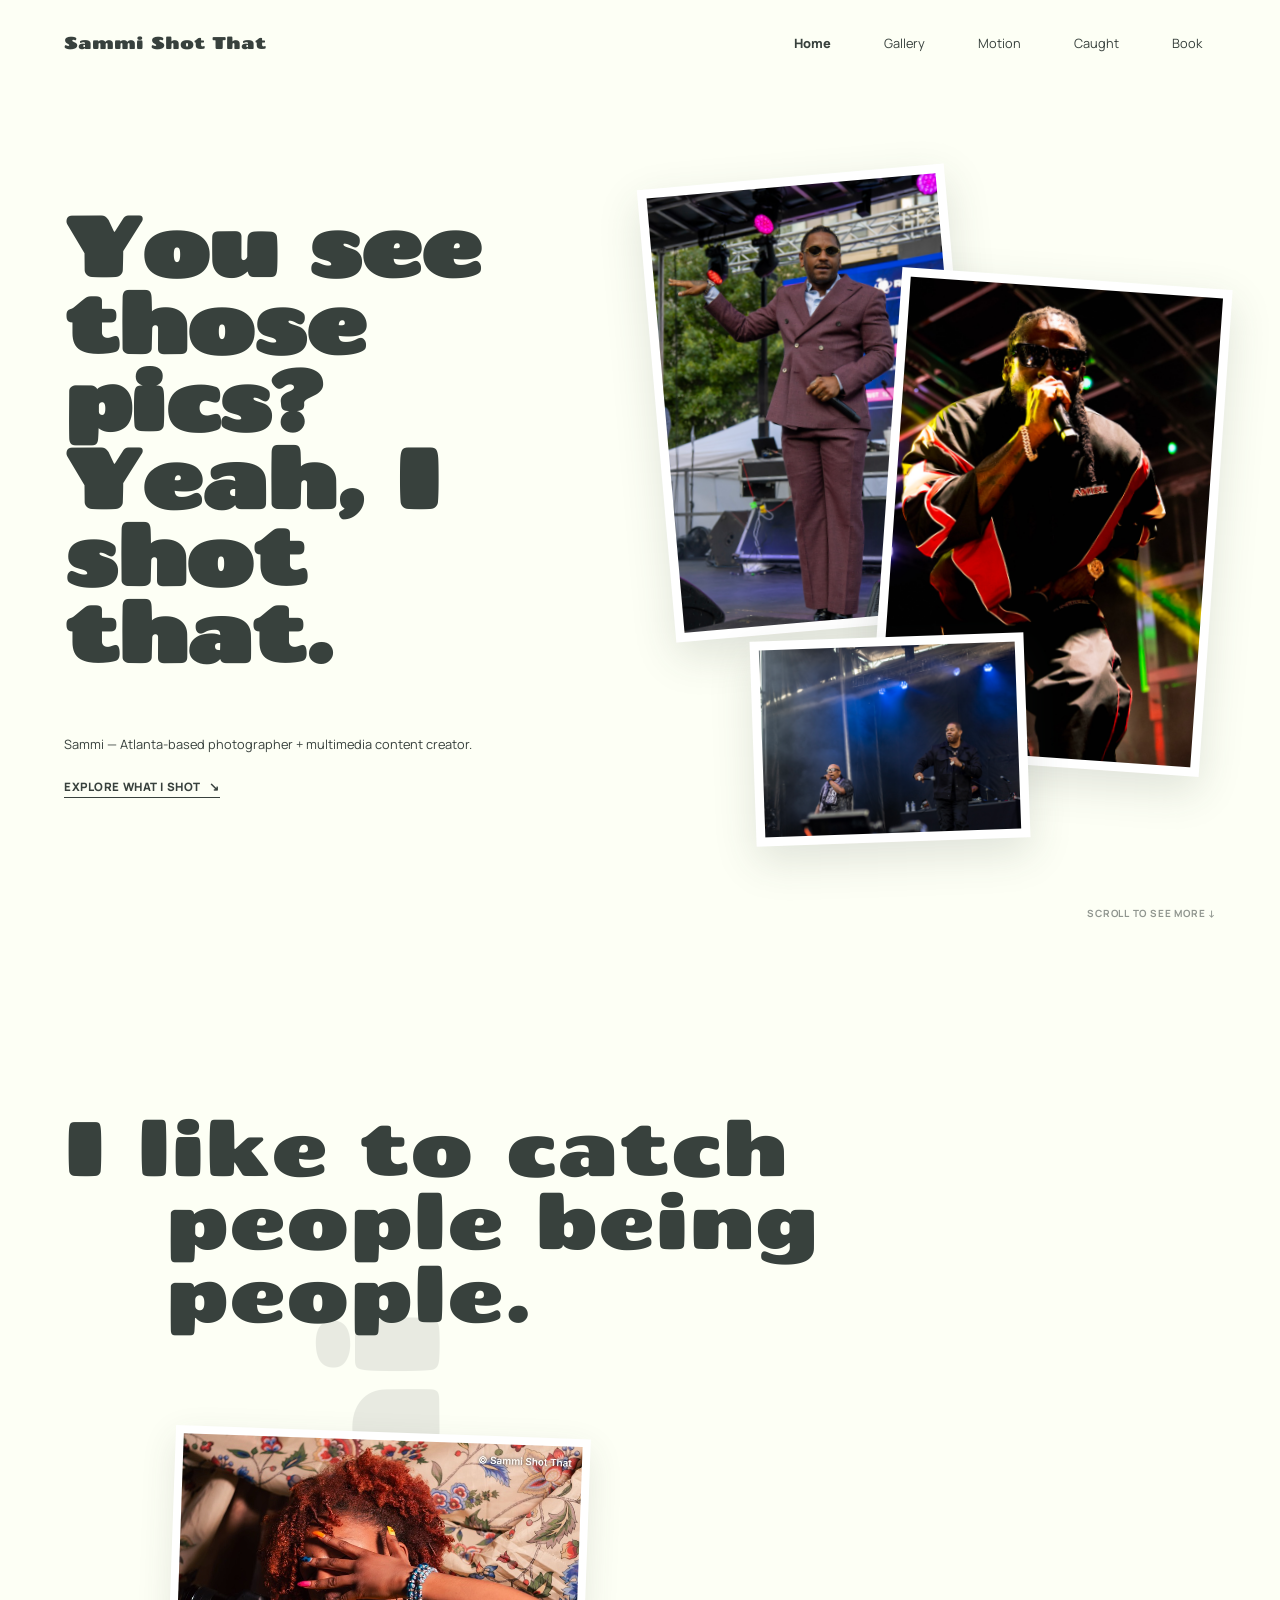
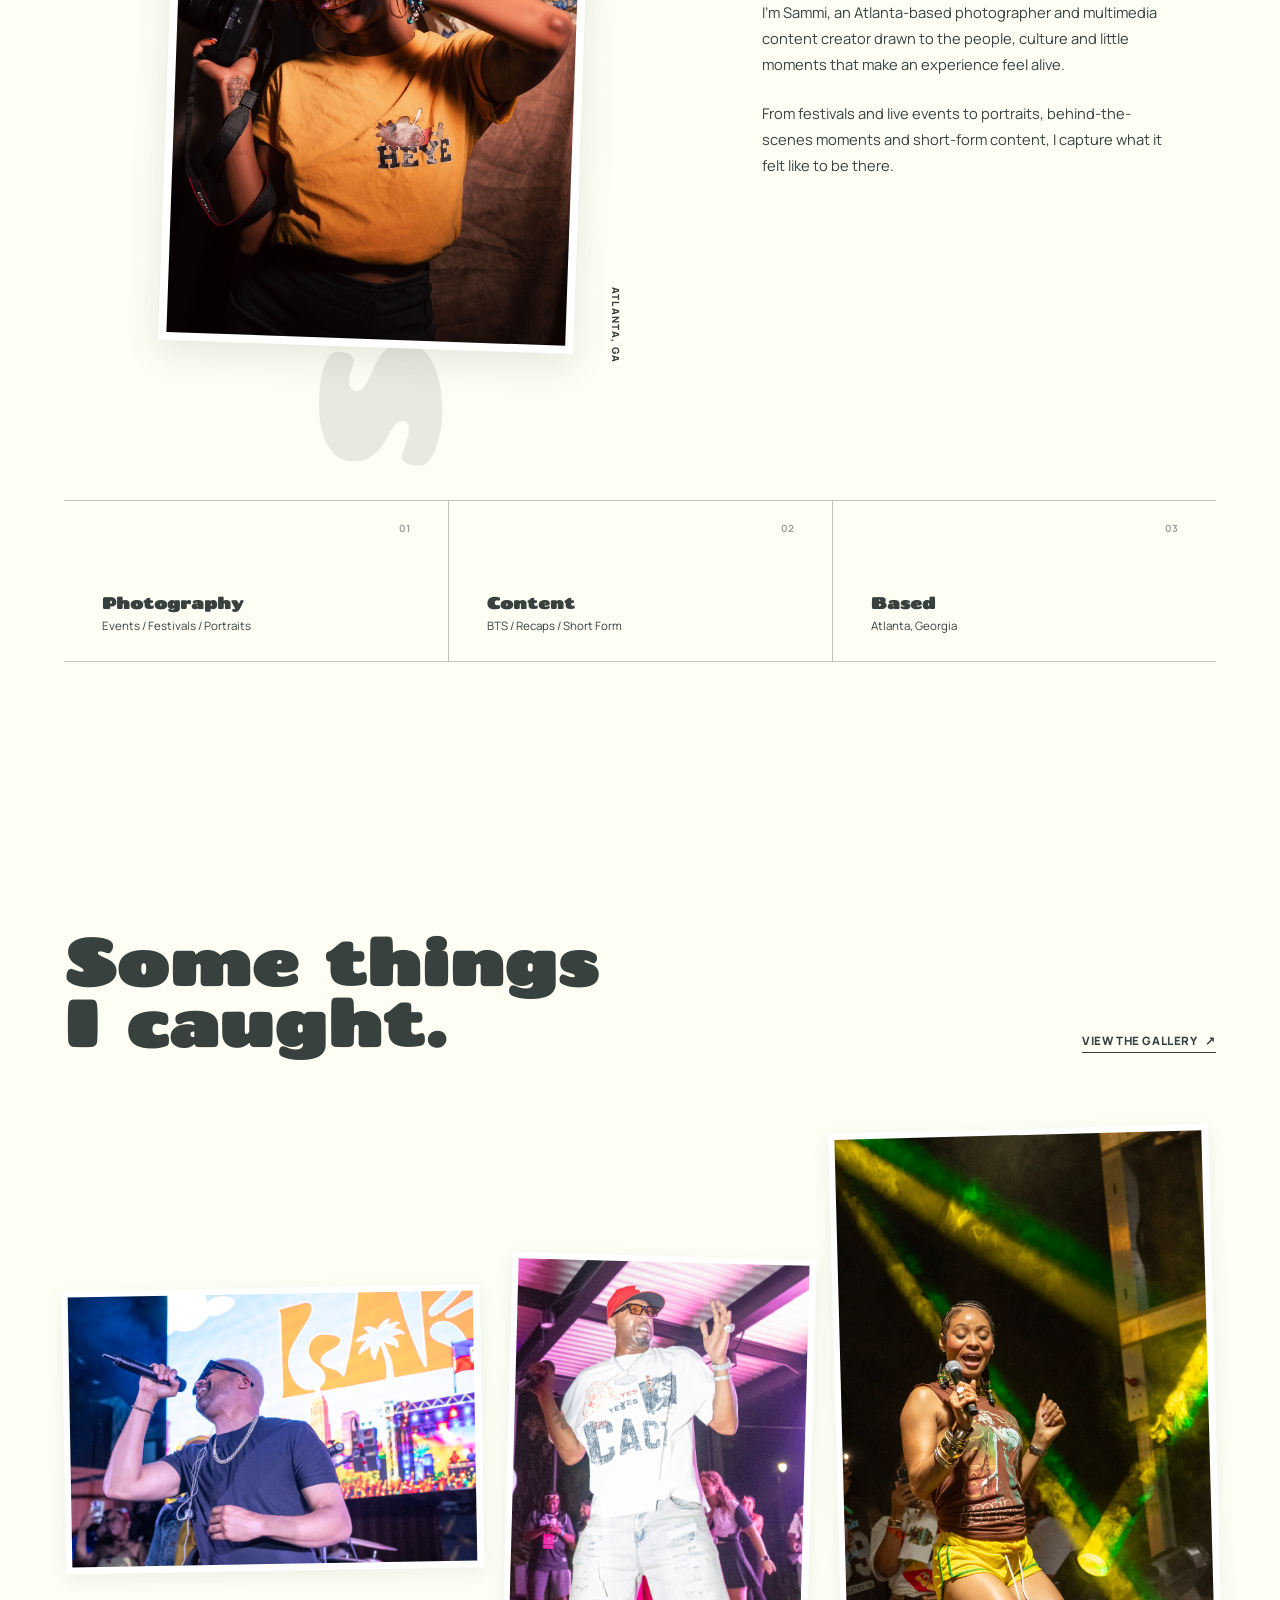
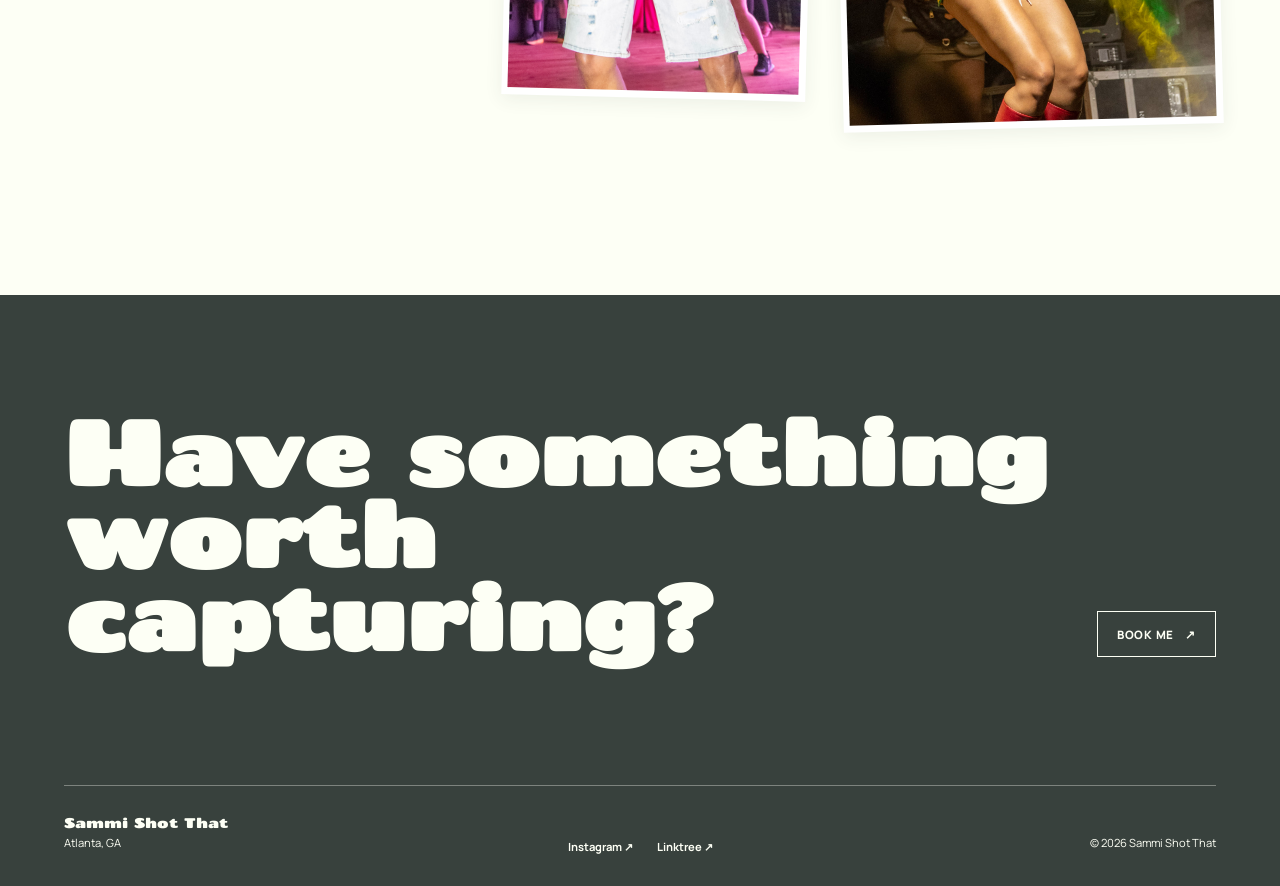
==== index.html @ 39b662c5 "fix favicon" ====
<!DOCTYPE html>
<html lang="en">
<head>
  <meta charset="UTF-8">
  <meta name="viewport" content="width=device-width, initial-scale=1.0">

  <title>Sammi Shot That | Photographer + Multimedia Content Creator</title>
  <link rel="icon" href="assets/favicon.svg" type="image/svg+xml">

  <meta
    name="description"
    content="Sammi Shot That is an Atlanta-based photographer and multimedia content creator capturing events, festivals, portraits and everything happening in between."
  >

  <link rel="preconnect" href="https://fonts.googleapis.com">
  <link rel="preconnect" href="https://fonts.gstatic.com" crossorigin>

  <link
    href="https://fonts.googleapis.com/css2?family=Chango&family=Manrope:wght@400;500;600;700;800&display=swap"
    rel="stylesheet"
  >

  <link rel="stylesheet" href="css/styles.css">
</head>

<body>

  <!-- HEADER -->

  <header class="site-header">

    <a href="index.html" class="logo">
      Sammi Shot That
    </a>

    <nav class="main-nav" aria-label="Main navigation">
      <a href="index.html" class="nav-link active">Home</a>
      <a href="gallery.html" class="nav-link">Gallery</a>
      <a href="motion.html" class="nav-link">Motion</a>
      <a href="caught.html" class="nav-link">Caught</a>
      <a href="book.html" class="nav-link">Book</a>
    </nav>

    <button
    type="button"
      class="menu-toggle"
      aria-label="Open navigation"
      aria-expanded="false"
    >
      Menu
    </button>

  </header>


  <main>

    <!-- ==========================================
         HERO
    =========================================== -->

    <section class="home-hero">

      <div class="hero-copy">

        <h1>
          You see<br>
          those pics?<br>
          Yeah, I<br>
          shot that.
        </h1>

        <div class="hero-identity">
          <p>
            Sammi — Atlanta-based photographer
            + multimedia content creator.
          </p>

          <a href="gallery.html" class="text-link">
            Explore what I shot
            <span aria-hidden="true">↘</span>
          </a>
        </div>

      </div>


      <!-- PHOTO PILE -->

      <div
        class="hero-photos"
        aria-label="Selected photography by Sammi Shot That"
      >

        <figure class="hero-photo hero-photo-one">
          <img
            src="assets/home/sammi-shot-that-atlanta-event-photographer-01.jpg"
            alt="Photography by Sammi Shot That"
          >
        </figure>

        <figure class="hero-photo hero-photo-two">
          <img
            src="assets/home/sammi-shot-that-atlanta-festival-photographer-02.jpg"
            alt="Photography by Sammi Shot That"
          >
        </figure>

        <figure class="hero-photo hero-photo-three">
          <img
            src="assets/home/sammi-shot-that-atlanta-festival-photographer-03.jpg"
            alt="Photography by Sammi Shot That"
          >
        </figure>

      </div>


      <span class="scroll-note">
        Scroll to see more ↓
      </span>

    </section>



    <!-- ==========================================
         MINI ABOUT
    =========================================== -->

    <section class="home-about">

      <div class="home-about-statement">
        <p>I like to catch</p>
        <p>people being people.</p>
      </div>


      <div class="home-about-content">

        <div class="home-about-image">

          <span class="home-sammi-type" aria-hidden="true">
            Sammi
          </span>

          <div class="home-about-photo">
            <img
              src="assets/home/sammi-shot-that-about-me-pic.jpeg"
              alt="Sammi with her camera"
            >
          </div>

          <span class="home-photo-note">
            ATLANTA, GA
          </span>

        </div>


        <div class="home-about-copy">

          <p>
            I'm Sammi, an Atlanta-based photographer and multimedia
            content creator drawn to the people, culture and little
            moments that make an experience feel alive.
          </p>

          <p>
            From festivals and live events to portraits,
            behind-the-scenes moments and short-form content,
            I capture what it felt like to be there.
          </p>

        </div>

      </div>


      <!-- CAPABILITIES -->

      <div class="home-details">

        <div class="home-detail">
          <span>01</span>

          <div>
            <h2>Photography</h2>
            <p>Events / Festivals / Portraits</p>
          </div>
        </div>


        <div class="home-detail">
          <span>02</span>

          <div>
            <h2>Content</h2>
            <p>BTS / Recaps / Short Form</p>
          </div>
        </div>


        <div class="home-detail">
          <span>03</span>

          <div>
            <h2>Based</h2>
            <p>Atlanta, Georgia</p>
          </div>
        </div>

      </div>

    </section>



    <!-- ==========================================
         SELECTED WORK
    =========================================== -->

    <section class="selected-work">

      <div class="selected-heading">

        <h2>
          Some things<br>
          I caught.
        </h2>

        <a href="gallery.html" class="text-link">
          View the gallery
          <span aria-hidden="true">↗</span>
        </a>

      </div>


      <div class="selected-grid">

        <figure class="selected-image selected-one">
          <img
            src="assets/home/sammi-shot-that-atlanta-festival-photographer-04.jpg"
            alt="Selected photography by Sammi Shot That"
            loading="lazy"
          >
        </figure>

        <figure class="selected-image selected-two">
          <img
            src="assets/home/sammi-shot-that-atlanta-festival-photographer-06.jpg"
            alt="Selected photography by Sammi Shot That"
            loading="lazy"
          >
        </figure>

        <figure class="selected-image selected-three">
          <img
            src="assets/home/sammi-shot-that-atlanta-festival-photographer-05.jpg"
            alt="Selected photography by Sammi Shot That"
            loading="lazy"
          >
        </figure>

      </div>

    </section>

  </main>



  <!-- ==========================================
       FOOTER
  =========================================== -->

  <footer class="site-footer">

    <div class="footer-main">

      <h2>
        Have something<br>
        worth capturing?
      </h2>

      <a href="book.html" class="footer-book">
        Book Me
        <span aria-hidden="true">↗</span>
      </a>

    </div>


    <div class="footer-bottom">

      <div>
        <p class="footer-logo">
          Sammi Shot That
        </p>

        <p>Atlanta, GA</p>
      </div>


      <div class="footer-links">

        <!-- Replace with your actual links -->

        <a
          href="https://www.instagram.com/sammishotthat/"
          target="_blank"
          rel="noopener noreferrer"
        >
          Instagram ↗
        </a>

        <a
          href="https://www.vibewithsammi.com/linktree"
          target="_blank"
          rel="noopener noreferrer"
        >
          Linktree ↗
        </a>

      </div>


      <p class="footer-copyright">
        © 2026 Sammi Shot That
      </p>

    </div>

  </footer>


  <script src="js/main.js"></script>

</body>
</html>
---- css/styles.css ----
/* ==========================================================
   SAMMI SHOT THAT
   Global Stylesheet

   Sections:
   01. Variables + Reset
   02. Global Components
   03. Header + Navigation
   04. Homepage
   05. Gallery
   06. Motion
   07. Caught
   08. Book
   09. Footer
   10. Lightboxes + Custom Cursors
   11. Responsive
   12. Accessibility / Reduced Motion
========================================================== */


/* ==========================================================
   01. VARIABLES + RESET
========================================================== */

:root {
  --background: #FDFFF5;
  --ink: #38413D;
  --white: #FFFFFF;

  --display: "Chango", sans-serif;
  --body: "Manrope", sans-serif;

  --page-padding: clamp(1.5rem, 5vw, 4.5rem);

  --line: rgba(56, 65, 61, 0.3);
  --shadow-soft: 0 5px 18px rgba(56, 65, 61, 0.08);
  --shadow-medium: 0 10px 25px rgba(56, 65, 61, 0.12);
  --shadow-photo: 0 15px 40px rgba(56, 65, 61, 0.15);

  --transition: 180ms ease;
}


*,
*::before,
*::after {
  box-sizing: border-box;
}


html {
  scroll-behavior: smooth;
}


body {
  margin: 0;

  background: var(--background);
  color: var(--ink);

  font-family: var(--body);
}


body.lightbox-open {
  overflow: hidden;
}


img,
video {
  display: block;
  max-width: 100%;
}


button,
input,
select,
textarea {
  font: inherit;
}


a {
  color: inherit;
}


figure {
  margin: 0;
}


/* ==========================================================
   02. GLOBAL COMPONENTS
========================================================== */


/* ------------------------------
   SHARED PAGE INTRO
------------------------------ */

.gallery-intro,
.motion-intro,
.caught-intro {
  padding:
    clamp(4rem, 9vw, 8rem)
    var(--page-padding)
    clamp(4rem, 8vw, 7rem);
}


.gallery-intro h1,
.motion-intro h1,
.caught-intro h1 {
  margin: 0 0 2rem;

  font-family: var(--display);
  font-size: clamp(2rem, 4vw, 3.5rem);
  line-height: 1;
}


.gallery-intro p,
.motion-intro p,
.caught-intro p {
  width: min(100%, 600px);

  margin: 0;

  font-size: clamp(0.9rem, 1.2vw, 1.05rem);
  line-height: 1.6;
}


/* ------------------------------
   TEXT LINKS
------------------------------ */

.text-link {
  display: inline-flex;
  align-items: center;
  gap: 0.5rem;

  padding-bottom: 0.2rem;

  border-bottom: 1px solid var(--ink);

  color: var(--ink);

  font-size: 0.72rem;
  font-weight: 800;

  text-transform: uppercase;
  letter-spacing: 0.05em;

  text-decoration: none;

  transition:
    gap var(--transition),
    opacity var(--transition);
}


.text-link:hover {
  gap: 0.85rem;
  opacity: 0.7;
}


/* ------------------------------
   WHITE PHOTO MAT
------------------------------ */

.photo-mat {
  padding: 0.45rem;

  background: var(--white);

  box-shadow: var(--shadow-soft);
}


/* ==========================================================
   03. HEADER + NAVIGATION
========================================================== */

.site-header {
  position: relative;
  z-index: 30;

  width: 100%;

  display: flex;
  align-items: center;
  justify-content: space-between;

  gap: 2rem;

  padding: 1.5rem var(--page-padding);
}


.logo {
  flex-shrink: 0;

  color: var(--ink);

  font-family: var(--display);
  font-size: clamp(0.85rem, 1.3vw, 1.05rem);

  text-decoration: none;
  white-space: nowrap;
}


.main-nav {
  display: flex;
  align-items: center;

  gap: clamp(0.5rem, 2vw, 1.5rem);
}


.nav-link {
  padding: 0.6rem 0.9rem;

  border-radius: 0.35rem;

  color: var(--ink);

  font-size: 0.8rem;
  font-weight: 400;

  text-decoration: none;

  transition:
    transform var(--transition),
    box-shadow var(--transition),
    background var(--transition);
}


.nav-link:hover {
  background: var(--white);

  transform: translateY(-3px);

  box-shadow:
    0 5px 0 rgba(56, 65, 61, 0.14);
}


.nav-link.active {
  font-weight: 800;
}


.menu-toggle {
  display: none;

  padding: 0.5rem;

  border: 0;

  background: transparent;
  color: var(--ink);

  font-family: var(--body);
  font-weight: 700;

  cursor: pointer;
}


/* ==========================================================
   04. HOMEPAGE
========================================================== */


/* ------------------------------
   HERO
------------------------------ */

.home-hero {
  position: relative;

  min-height: calc(100vh - 80px);

  display: grid;

  grid-template-columns:
    minmax(0, 0.95fr)
    minmax(400px, 1.05fr);

  align-items: center;

  gap: clamp(2rem, 5vw, 6rem);

  padding:
    clamp(3rem, 6vw, 6rem)
    var(--page-padding)
    clamp(5rem, 8vw, 7rem);
}


.hero-copy {
  position: relative;
  z-index: 5;
}


.hero-copy h1 {
  margin: 0;

  font-family: var(--display);

  font-size: clamp(3.5rem, 6.5vw, 7.5rem);
  line-height: 0.93;
  letter-spacing: -0.025em;
}


.hero-identity {
  width: min(100%, 420px);

  margin-top: clamp(2rem, 5vw, 4rem);
}


.hero-identity p {
  margin: 0 0 1.25rem;

  font-size: clamp(0.8rem, 1vw, 0.95rem);
  line-height: 1.6;
}


.scroll-note {
  position: absolute;

  right: var(--page-padding);
  bottom: 1.5rem;

  font-size: 0.62rem;
  font-weight: 700;

  text-transform: uppercase;
  letter-spacing: 0.08em;

  opacity: 0.55;
}


/* ------------------------------
   HERO PHOTO PILE
------------------------------ */

.hero-photos {
  position: relative;

  width: 100%;
  height: min(68vw, 680px);

  max-height: 680px;
}


.hero-photo {
  position: absolute;

  margin: 0;
  padding: clamp(0.4rem, 0.7vw, 0.65rem);

  background: var(--white);

  box-shadow: var(--shadow-photo);

  opacity: 0;

  will-change: transform, opacity;
}


.hero-photo img {
  width: 100%;
  height: auto;
}


.hero-photo-one {
  z-index: 2;

  width: 54%;

  top: 2%;
  left: 2%;

  transform:
    translateY(40px)
    rotate(-5deg);
}


.hero-photo-two {
  z-index: 3;

  width: 58%;

  top: 17%;
  right: 0;

  transform:
    translateY(45px)
    rotate(4deg);
}


.hero-photo-three {
  z-index: 4;

  width: 48%;

  left: 19%;
  bottom: 0;

  transform:
    translateY(50px)
    rotate(-2deg);
}


body.loaded .hero-photo-one {
  opacity: 1;

  transform:
    translateY(0)
    rotate(-5deg);

  transition:
    opacity 550ms ease 150ms,
    transform 700ms cubic-bezier(0.2, 0.8, 0.2, 1) 150ms;
}


body.loaded .hero-photo-two {
  opacity: 1;

  transform:
    translateY(0)
    rotate(4deg);

  transition:
    opacity 550ms ease 300ms,
    transform 700ms cubic-bezier(0.2, 0.8, 0.2, 1) 300ms;
}


body.loaded .hero-photo-three {
  opacity: 1;

  transform:
    translateY(0)
    rotate(-2deg);

  transition:
    opacity 550ms ease 450ms,
    transform 700ms cubic-bezier(0.2, 0.8, 0.2, 1) 450ms;
}


/* ------------------------------
   HOME ABOUT
------------------------------ */

.home-about {
  padding:
    clamp(7rem, 13vw, 12rem)
    var(--page-padding);
}


.home-about-statement {
  position: relative;
  z-index: 3;

  margin-bottom: clamp(4rem, 8vw, 8rem);

  font-family: var(--display);
  font-size: clamp(2.8rem, 6vw, 7rem);
  line-height: 0.95;
}


.home-about-statement p {
  margin: 0;
}


.home-about-statement p:nth-child(2) {
  margin-left: clamp(0rem, 8vw, 9rem);
}


.home-about-content {
  width: min(100%, 1050px);

  display: grid;

  grid-template-columns:
    minmax(300px, 0.9fr)
    minmax(280px, 0.7fr);

  justify-content: center;
  align-items: center;

  gap: clamp(4rem, 10vw, 10rem);

  margin: 0 auto;
}


.home-about-image {
  position: relative;
}


.home-about-photo {
  position: relative;
  z-index: 2;

  width: 80%;

  margin: 0 auto;
  padding: 0.5rem;

  background: var(--white);

  transform: rotate(2deg);

  box-shadow:
    0 12px 35px rgba(56, 65, 61, 0.12);
}


.home-about-photo img {
  width: 100%;
  height: auto;
}


.home-sammi-type {
  position: absolute;
  z-index: 1;

  top: 50%;
  left: 50%;

  transform:
    translate(-50%, -50%)
    rotate(-90deg);

  font-family: var(--display);
  font-size: clamp(6rem, 13vw, 12rem);
  line-height: 1;

  white-space: nowrap;

  opacity: 0.1;

  pointer-events: none;
}


.home-photo-note {
  position: absolute;
  z-index: 3;

  right: 2%;
  bottom: -1rem;

  font-size: 0.62rem;
  font-weight: 800;

  letter-spacing: 0.12em;
  text-transform: uppercase;

  writing-mode: vertical-rl;
}


.home-about-copy {
  font-size: clamp(0.9rem, 1.15vw, 1.05rem);
  line-height: 1.75;
}


.home-about-copy p {
  margin: 0 0 1.5rem;
}


.home-about-copy p:last-child {
  margin-bottom: 0;
}


/* ------------------------------
   HOME DETAILS
------------------------------ */

.home-details {
  display: grid;

  grid-template-columns:
    repeat(3, 1fr);

  margin-top: clamp(6rem, 12vw, 10rem);

  border-top: 1px solid var(--line);
  border-bottom: 1px solid var(--line);
}


.home-detail {
  position: relative;

  min-height: 160px;

  display: flex;
  flex-direction: column;
  justify-content: space-between;

  padding:
    1.25rem
    clamp(1rem, 3vw, 2.5rem)
    1.75rem;
}


.home-detail + .home-detail {
  border-left: 1px solid var(--line);
}


.home-detail > span {
  align-self: flex-end;

  font-size: 0.62rem;
  font-weight: 700;

  opacity: 0.5;
}


.home-detail h2 {
  margin: 0 0 0.4rem;

  font-family: var(--display);
  font-size: 1rem;
}


.home-detail p {
  margin: 0;

  font-size: 0.72rem;
}


/* ------------------------------
   SELECTED WORK
------------------------------ */

.selected-work {
  padding:
    clamp(4rem, 8vw, 7rem)
    var(--page-padding)
    clamp(8rem, 13vw, 12rem);
}


.selected-heading {
  display: flex;

  justify-content: space-between;
  align-items: flex-end;

  gap: 2rem;

  margin-bottom: clamp(3rem, 6vw, 5rem);
}


.selected-heading h2 {
  margin: 0;

  font-family: var(--display);
  font-size: clamp(2.5rem, 5vw, 5.5rem);
  line-height: 0.95;
}


.selected-grid {
  display: grid;

  grid-template-columns:
    1.1fr 0.8fr 1fr;

  align-items: center;

  gap: clamp(1rem, 2vw, 2rem);
}


.selected-image {
  margin: 0;
  padding: 0.4rem;

  background: var(--white);

  box-shadow: var(--shadow-soft);
}


.selected-image img {
  width: 100%;
  height: auto;
}


.selected-one {
  transform: rotate(-1deg);
}


.selected-two {
  transform:
    translateY(3rem)
    rotate(1.5deg);
}


.selected-three {
  transform: rotate(-1.5deg);
}


/* ==========================================================
   05. GALLERY
========================================================== */

.gallery {
  padding:
    0
    var(--page-padding)
    clamp(5rem, 10vw, 10rem);

  columns: 3;
  column-gap: 1rem;
}


.gallery-item {
  width: 100%;

  display: inline-block;

  margin: 0 0 1rem;
  padding: 0.45rem;

  border: 0;

  background: var(--white);

  break-inside: avoid;

  cursor: none;

  box-shadow:
    0 1px 3px rgba(56, 65, 61, 0.08);

  transition:
    transform 200ms ease,
    box-shadow 200ms ease;

  appearance: none;
}


.gallery-item img {
  width: 100%;
  height: auto;

  object-fit: contain;
}


.gallery-item:hover {
  transform: translateY(-4px);

  box-shadow: var(--shadow-medium);
}


/* ==========================================================
   06. MOTION
========================================================== */

.motion-grid {
  display: grid;

  grid-template-columns:
    repeat(2, minmax(0, 1fr));

  align-items: start;

  gap:
    clamp(4rem, 7vw, 7rem)
    clamp(1.5rem, 4vw, 3rem);

  padding:
    0
    var(--page-padding)
    clamp(6rem, 12vw, 12rem);
}


.motion-project:nth-child(3) {
  grid-column: 1;
}


/* ------------------------------
   VIDEO COVER
------------------------------ */

.video-cover {
  width: 100%;
  aspect-ratio: 1 / 1;

  display: block;

  margin: 0;
  padding: 0.45rem;

  border: 0;

  overflow: hidden;

  background: var(--white);

  cursor: none;

  box-shadow:
    0 1px 3px rgba(56, 65, 61, 0.08);

  transition:
    transform 200ms ease,
    box-shadow 200ms ease;

  appearance: none;
}

.video-cover img {
  width: 100%;
  height: 100%;

  object-fit: cover;
  object-position: center;
}

.video-cover:hover {
  transform: translateY(-4px);

  box-shadow: var(--shadow-medium);
}


/* ------------------------------
   PROJECT META
------------------------------ */

.project-meta,
.event-meta {
  display: flex;

  justify-content: space-between;
  align-items: flex-start;

  gap: 1rem;

  padding-top: 0.9rem;
}


.project-meta h2,
.event-meta h2 {
  margin: 0 0 0.25rem;

  font-family: var(--body);
  font-size: 0.9rem;
  font-weight: 700;
}


.project-meta p,
.event-meta p {
  margin: 0;

  font-size: 0.72rem;
  line-height: 1.4;

  opacity: 0.7;
}


.project-year,
.event-year {
  white-space: nowrap;
}


/* ==========================================================
   07. CAUGHT
========================================================== */

.event-grid {
  display: grid;

  grid-template-columns:
    repeat(2, minmax(0, 1fr));

  gap:
    clamp(3rem, 6vw, 6rem)
    clamp(1.25rem, 3vw, 2.5rem);

  padding:
    0
    var(--page-padding)
    clamp(6rem, 12vw, 10rem);
}


.event-card {
  display: block;

  color: var(--ink);

  text-decoration: none;
}


/* ------------------------------
   EVENT COVER ART

   Album covers are forced into a
   consistent square frame.

   object-fit: cover prevents
   stretching while keeping the
   card layout consistent.
------------------------------ */

.event-cover {
  position: relative;

  width: 100%;
  aspect-ratio: 1 / 1;

  padding: 0.45rem;

  overflow: hidden;

  background: var(--white);

  box-shadow:
    0 1px 3px rgba(56, 65, 61, 0.08);

  transition:
    transform 200ms ease,
    box-shadow 200ms ease;
}


.event-cover img {
  width: 100%;
  height: 100%;

  object-fit: cover;
  object-position: center;

  transition: transform 350ms ease;
}


.event-view {
  position: absolute;

  right: 1rem;
  bottom: 1rem;

  padding: 0.55rem 0.8rem;

  background: var(--ink);
  color: var(--background);

  font-size: 0.65rem;
  font-weight: 700;

  text-transform: uppercase;
  letter-spacing: 0.05em;

  opacity: 0;

  transform: translateY(6px);

  transition:
    opacity var(--transition),
    transform var(--transition);
}


.event-card:hover .event-cover {
  transform: translateY(-4px);

  box-shadow: var(--shadow-medium);
}


.event-card:hover .event-cover img {
  transform: scale(1.02);
}


.event-card:hover .event-view {
  opacity: 1;

  transform: translateY(0);
}


/* ==========================================================
   08. BOOK
========================================================== */

.book-page {
  min-height: calc(100vh - 80px);
}


.book-layout {
  display: grid;

  grid-template-columns:
    minmax(0, 0.9fr)
    minmax(400px, 1fr);

  gap: clamp(4rem, 9vw, 9rem);

  padding:
    clamp(5rem, 10vw, 9rem)
    var(--page-padding)
    clamp(5rem, 10vw, 9rem);
}


/* ------------------------------
   BOOK INTRO
------------------------------ */

.book-intro {
  position: sticky;

  top: 7rem;

  align-self: start;
}


.book-eyebrow {
  margin: 0 0 2rem;

  font-size: 0.7rem;
  font-weight: 700;

  text-transform: uppercase;
  letter-spacing: 0.1em;
}


.book-intro h1 {
  margin: 0;

  font-family: var(--display);
  font-size: clamp(2.8rem, 6vw, 6.5rem);
  line-height: 0.95;
}


.book-intro h1 span {
  display: inline-block;
}


.book-description {
  width: min(100%, 450px);

  margin:
    clamp(2rem, 5vw, 4rem)
    0
    2rem;

  font-size: clamp(0.9rem, 1.2vw, 1.05rem);
  line-height: 1.7;
}


.book-services {
  display: flex;
  flex-wrap: wrap;

  gap: 0.5rem;
}


.book-services span {
  padding:
    0.5rem
    0.75rem;

  border:
    1px solid rgba(56, 65, 61, 0.35);

  border-radius: 100px;

  font-size: 0.65rem;
  font-weight: 700;

  text-transform: uppercase;
  letter-spacing: 0.04em;
}


/* ------------------------------
   FORM
------------------------------ */

.inquiry-wrap {
  padding: clamp(1.5rem, 4vw, 3rem);

  background: var(--white);

  box-shadow:
    8px 8px 0 rgba(56, 65, 61, 0.12);
}


.inquiry-form {
  display: flex;
  flex-direction: column;

  gap: 2rem;
}


.form-row {
  display: grid;

  grid-template-columns:
    repeat(2, minmax(0, 1fr));

  gap: 1.5rem;
}


.form-field {
  display: flex;
  flex-direction: column;

  gap: 0.65rem;
}


.form-field label {
  font-size: 0.7rem;
  font-weight: 700;

  text-transform: uppercase;
  letter-spacing: 0.06em;
}


.form-field input,
.form-field select,
.form-field textarea {
  width: 100%;

  padding: 0.9rem 0;

  border: 0;
  border-bottom:
    1px solid rgba(56, 65, 61, 0.4);

  border-radius: 0;

  outline: none;

  background: transparent;
  color: var(--ink);

  font-family: var(--body);
  font-size: 0.9rem;

  transition:
    border-color var(--transition),
    padding-left var(--transition);
}


.form-field textarea {
  min-height: 130px;

  resize: vertical;
}


.form-field select {
  cursor: pointer;
}


.form-field input:focus,
.form-field select:focus,
.form-field textarea:focus {
  padding-left: 0.4rem;

  border-color: var(--ink);
}


.form-field input::placeholder,
.form-field textarea::placeholder {
  color: rgba(56, 65, 61, 0.45);
}


/* ------------------------------
   SUBMIT BUTTON
------------------------------ */

.submit-button {
  width: 100%;

  display: flex;
  justify-content: space-between;
  align-items: center;

  margin-top: 1rem;

  padding:
    1.1rem
    1.25rem;

  border: 1px solid var(--ink);

  background: var(--ink);
  color: var(--background);

  font-family: var(--body);
  font-size: 0.75rem;
  font-weight: 800;

  text-transform: uppercase;
  letter-spacing: 0.06em;

  cursor: pointer;

  transition:
    background var(--transition),
    color var(--transition),
    transform var(--transition),
    box-shadow var(--transition);
}


.submit-button span {
  font-size: 1.1rem;

  transition: transform var(--transition);
}


.submit-button:hover {
  background: var(--background);
  color: var(--ink);

  transform: translateY(-3px);

  box-shadow:
    5px 5px 0 var(--ink);
}


.submit-button:hover span {
  transform:
    translate(3px, -3px);
}


/* ==========================================================
   09. FOOTER
========================================================== */

.site-footer {
  padding:
    clamp(4rem, 9vw, 8rem)
    var(--page-padding)
    2rem;

  background: var(--ink);
  color: var(--background);
}


.footer-main {
  display: flex;

  justify-content: space-between;
  align-items: flex-end;

  gap: 3rem;

  padding-bottom:
    clamp(5rem, 10vw, 9rem);
}


.footer-main h2 {
  margin: 0;

  font-family: var(--display);
  font-size: clamp(3rem, 7vw, 8rem);
  line-height: 0.92;
}


.footer-book {
  display: inline-flex;

  align-items: center;

  gap: 0.7rem;

  flex-shrink: 0;

  padding:
    0.9rem
    1.2rem;

  border: 1px solid var(--background);

  color: var(--background);

  font-size: 0.72rem;
  font-weight: 800;

  text-transform: uppercase;
  letter-spacing: 0.06em;

  text-decoration: none;

  transition:
    background var(--transition),
    color var(--transition),
    transform var(--transition);
}


.footer-book:hover {
  background: var(--background);
  color: var(--ink);

  transform: translateY(-3px);
}


.footer-bottom {
  display: grid;

  grid-template-columns:
    1fr auto 1fr;

  align-items: end;

  gap: 2rem;

  padding-top: 1.5rem;

  border-top:
    1px solid rgba(253, 255, 245, 0.35);
}


.footer-bottom p {
  margin: 0.25rem 0;

  font-size: 0.7rem;
}


.footer-logo {
  font-family: var(--display);
  font-size: 0.85rem !important;
}


.footer-links {
  display: flex;

  gap: 1.5rem;
}


.footer-links a {
  color: var(--background);

  font-size: 0.7rem;
  font-weight: 700;

  text-decoration: none;
}


.footer-links a:hover {
  text-decoration: underline;
}


.footer-copyright {
  text-align: right;
}


/* ==========================================================
   10. LIGHTBOXES + CUSTOM CURSORS
========================================================== */


/* ------------------------------
   CUSTOM CURSORS
------------------------------ */

.image-cursor,
.video-cursor {
  position: fixed;
  z-index: 150;

  top: 0;
  left: 0;

  padding: 0.5rem 0.75rem;

  background: var(--ink);
  color: var(--background);

  font-family: var(--body);
  font-size: 0.7rem;
  font-weight: 700;

  text-transform: uppercase;
  letter-spacing: 0.04em;

  pointer-events: none;

  opacity: 0;

  transform: translate(-50%, -50%);

  transition: opacity 120ms ease;
}


.image-cursor.visible,
.video-cursor.visible {
  opacity: 1;
}


/* ------------------------------
   PHOTO LIGHTBOX
------------------------------ */

.lightbox,
.video-lightbox {
  position: fixed;
  z-index: 100;

  inset: 0;

  display: none;

  align-items: center;
  justify-content: center;

  background:
    rgba(20, 23, 21, 0.96);
}


.lightbox {
  padding: 2rem;
}


.video-lightbox {
  padding:
    clamp(1rem, 4vw, 3rem);
}


.lightbox.open,
.video-lightbox.open {
  display: flex;
}


.lightbox-content {
  max-width: min(85vw, 1400px);
  max-height: 88vh;

  display: flex;
  flex-direction: column;
  align-items: center;

  gap: 1rem;
}


.lightbox-image {
  width: auto;
  height: auto;

  max-width: 100%;
  max-height: 80vh;

  object-fit: contain;
}


.lightbox-counter {
  color: var(--background);

  font-size: 0.75rem;
  font-weight: 600;

  letter-spacing: 0.08em;
}


.lightbox-close,
.video-close {
  position: absolute;
  z-index: 2;

  top: 1.5rem;
  right: 2rem;

  padding: 0;

  border: 0;

  background: transparent;
  color: var(--background);

  font-family: var(--body);
  font-size: 2rem;

  cursor: pointer;
}


.lightbox-arrow {
  position: absolute;

  top: 50%;

  border: 0;

  background: transparent;
  color: var(--background);

  font-size: 2rem;

  cursor: pointer;

  transform: translateY(-50%);
}


.lightbox-prev {
  left: 2rem;
}


.lightbox-next {
  right: 2rem;
}


/* ------------------------------
   VIDEO LIGHTBOX
------------------------------ */

.video-lightbox-content {
  width: min(90vw, 1100px);

  display: flex;
  align-items: center;
  justify-content: center;
}


.lightbox-video {
  display: block;

  width: auto;
  height: auto;

  max-width: 100%;
  max-height: 85vh;

  background: #000;
}


/* ==========================================================
   11. RESPONSIVE
========================================================== */


/* ------------------------------
   LARGE TABLET
------------------------------ */

@media (max-width: 950px) {

  .home-about-content {
    gap: 4rem;
  }

}


/* ------------------------------
   TABLET
------------------------------ */

@media (max-width: 900px) {

  .home-hero {
    grid-template-columns:
      minmax(0, 0.9fr)
      minmax(320px, 1fr);
  }


  .hero-copy h1 {
    font-size:
      clamp(3.2rem, 7vw, 5.5rem);
  }


  .gallery {
    columns: 2;
  }


  .footer-main {
    flex-direction: column;
    align-items: flex-start;
  }

}


/* ------------------------------
   BOOK TABLET
------------------------------ */

@media (max-width: 850px) {

  .book-layout {
    grid-template-columns: 1fr;

    gap: 5rem;
  }


  .book-intro {
    position: static;
  }

}


/* ------------------------------
   MOBILE
------------------------------ */

@media (max-width: 650px) {

  /* HEADER */

  .site-header {
    padding-top: 1.25rem;
  }


  .main-nav {
    position: absolute;
    z-index: 20;

    top: 4.5rem;
    left: var(--page-padding);
    right: var(--page-padding);

    display: none;

    flex-direction: column;
    align-items: stretch;

    padding: 0.75rem;

    background: var(--background);

    box-shadow:
      0 10px 30px rgba(56, 65, 61, 0.12);
  }


  .main-nav.open {
    display: flex;
  }


  .nav-link {
    padding: 0.8rem;
  }


  .menu-toggle {
    display: block;
  }


  /* SHARED PAGE INTROS */

  .gallery-intro,
  .motion-intro,
  .caught-intro {
    padding-top: 4rem;
    padding-bottom: 4rem;
  }


  /* HOME HERO */

  .home-hero {
    min-height: auto;

    display: flex;
    flex-direction: column;

    align-items: stretch;

    gap: 3rem;

    padding-top: 4rem;
  }


  .hero-copy h1 {
    font-size:
      clamp(3.1rem, 15vw, 5rem);

    line-height: 0.94;
  }


  .hero-identity {
    margin-top: 2rem;
  }


  .hero-photos {
    width: 100%;
    height: 115vw;

    max-height: 550px;
  }


  .hero-photo-one {
    width: 58%;

    top: 3%;
    left: 1%;
  }


  .hero-photo-two {
    width: 61%;

    top: 27%;
    right: 0;
  }


  .hero-photo-three {
    width: 52%;

    left: 12%;
    bottom: 2%;
  }


  .scroll-note {
    display: none;
  }


  /* HOME ABOUT */

  .home-about {
    padding-top: 7rem;
    padding-bottom: 7rem;
  }


  .home-about-statement {
    margin-bottom: 5rem;

    font-size:
      clamp(2.5rem, 12vw, 4rem);
  }


  .home-about-statement p:nth-child(2) {
    margin-left: 0;
  }


  .home-about-content {
    display: flex;
    flex-direction: column;

    gap: 4rem;
  }


  .home-about-image {
    width: 90%;
  }


  .home-about-photo {
    width: 80%;
  }


  .home-sammi-type {
    font-size:
      clamp(6rem, 30vw, 9rem);
  }


  /* HOME DETAILS */

  .home-details {
    grid-template-columns: 1fr;

    margin-top: 6rem;
  }


  .home-detail {
    min-height: 120px;
  }


  .home-detail + .home-detail {
    border-top: 1px solid var(--line);
    border-left: 0;
  }


  /* SELECTED WORK */

  .selected-heading {
    flex-direction: column;
    align-items: flex-start;
  }


  .selected-grid {
    display: flex;
    flex-direction: column;

    gap: 2rem;
  }


  .selected-image {
    width: 92%;
  }


  .selected-two {
    align-self: flex-end;

    transform: rotate(1.5deg);
  }


  .selected-three {
    width: 85%;

    transform: rotate(-1.5deg);
  }


  /* GALLERY */

  .gallery {
    columns: 1;
    column-gap: 0;
  }


  .gallery-item {
    cursor: pointer;
  }


  /* MOTION */

  .motion-grid {
    grid-template-columns: 1fr;

    gap: 4rem;
  }


  .motion-project:nth-child(3) {
    grid-column: auto;
  }


  .video-cover {
    cursor: pointer;
  }


  /* CAUGHT */

  .event-grid {
    grid-template-columns: 1fr;

    gap: 3.5rem;
  }


  .event-view {
    opacity: 1;

    transform: none;
  }


  /* BOOK */

  .book-layout {
    padding-top: 4rem;
  }


  .book-intro h1 {
    font-size:
      clamp(2.7rem, 14vw, 4.5rem);
  }


  .form-row {
    grid-template-columns: 1fr;
  }


  .inquiry-wrap {
    padding:
      1.5rem
      1.25rem;

    box-shadow:
      5px 5px 0 rgba(56, 65, 61, 0.12);
  }


  /* FOOTER */

  .footer-main {
    padding-bottom: 5rem;
  }


  .footer-main h2 {
    font-size: clamp(2rem, 8vw, 3rem);
    line-height: 1;
  }


  .footer-bottom {
    grid-template-columns: 1fr;

    gap: 2rem;
  }


  .footer-links {
    flex-direction: column;

    gap: 0.75rem;
  }


  .footer-copyright {
    text-align: left;
  }


  /* LIGHTBOX */

  .image-cursor,
  .video-cursor {
    display: none;
  }


  .lightbox {
    padding: 1rem;
  }


  .lightbox-arrow {
    display: none;
  }

}


/* ==========================================================
   12. ACCESSIBILITY / REDUCED MOTION
========================================================== */

@media (prefers-reduced-motion: reduce) {

  html {
    scroll-behavior: auto;
  }


  *,
  *::before,
  *::after {
    transition-duration: 0.01ms !important;
    animation-duration: 0.01ms !important;
    animation-iteration-count: 1 !important;
  }


  .hero-photo {
    opacity: 1;
  }


  .hero-photo-one {
    transform: rotate(-5deg);
  }


  .hero-photo-two {
    transform: rotate(4deg);
  }


  .hero-photo-three {
    transform: rotate(-2deg);
  }

}
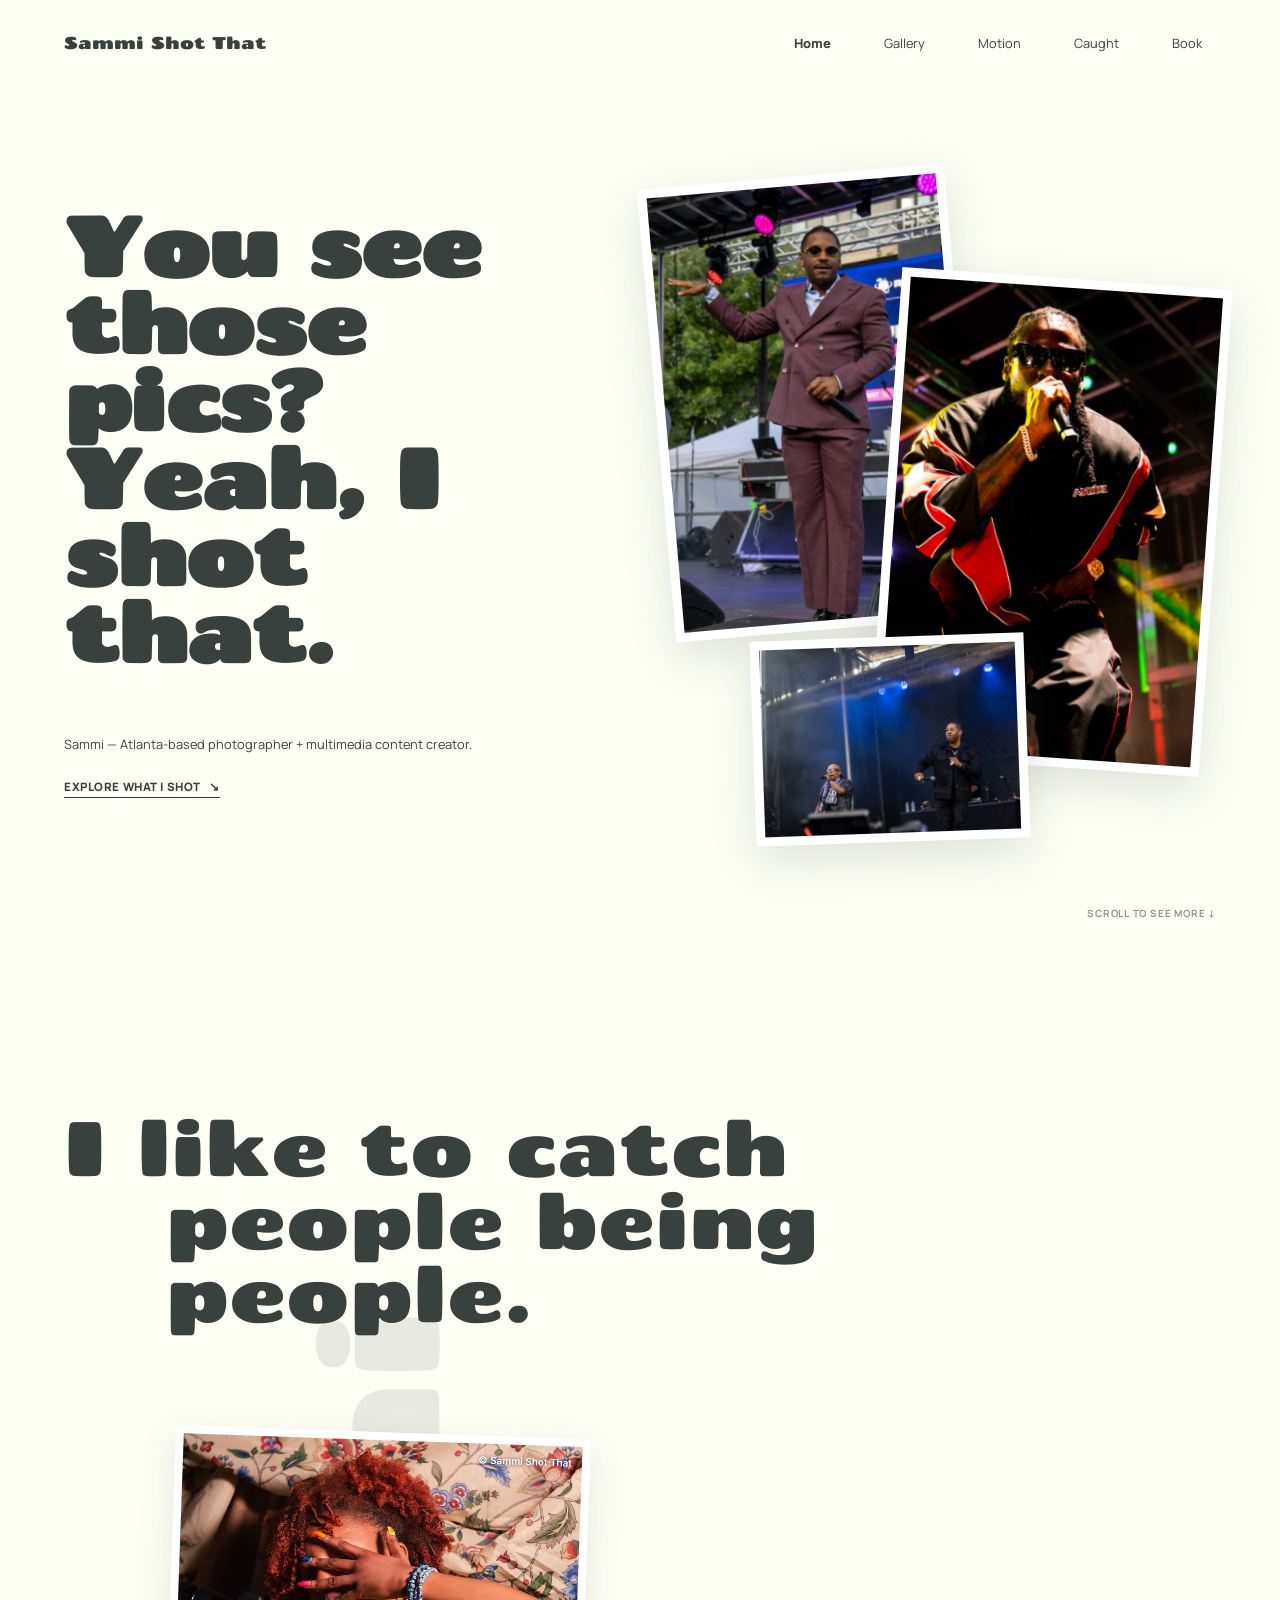
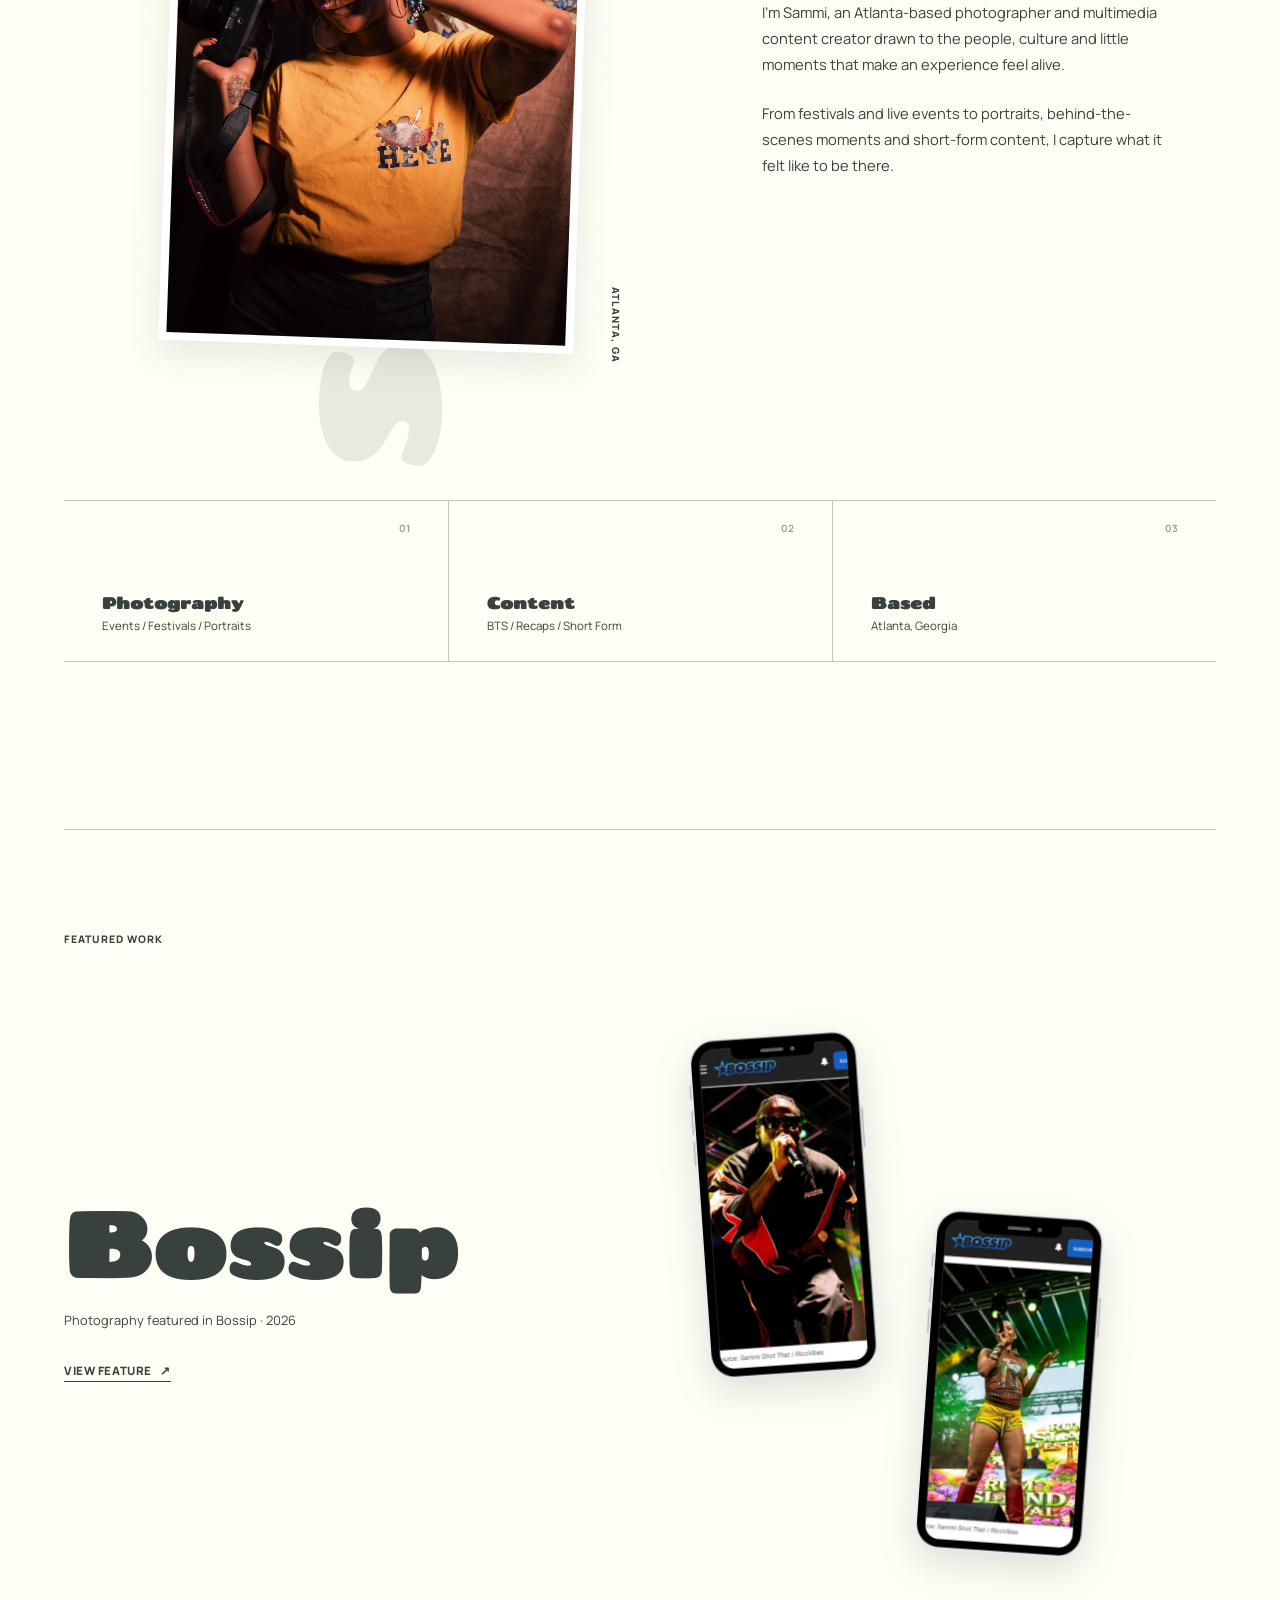
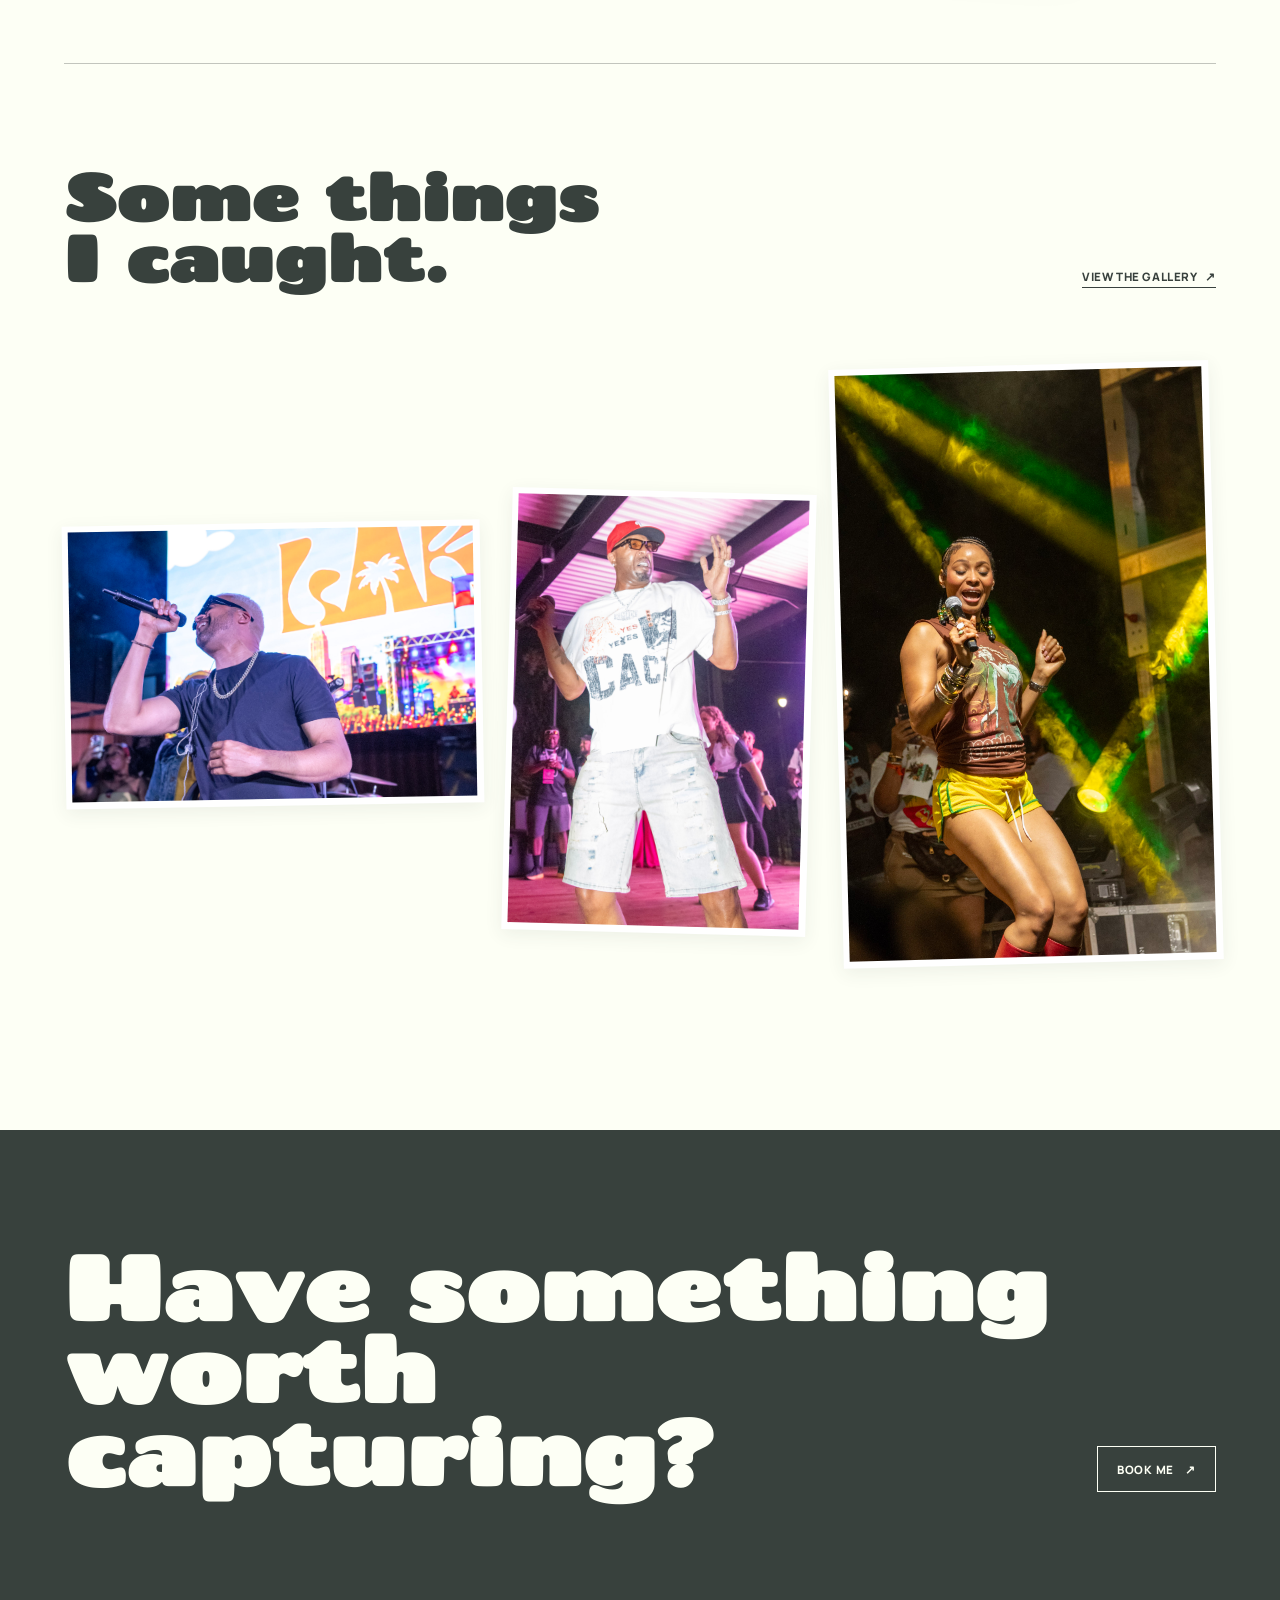
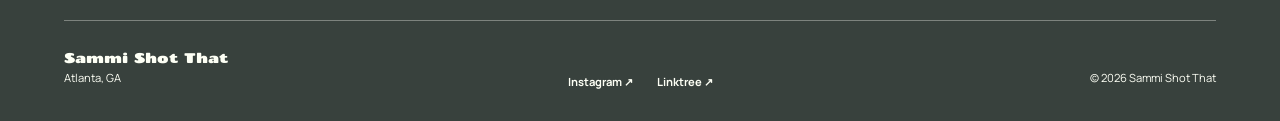
==== commit 48bcd3f2: "bossip feature" ====
--- a/index.html
+++ b/index.html
@@ -213,8 +213,74 @@
       </div>
 
     </section>
-
-
+ 
+    <!-- ==========================================
+     FEATURED WORK
+=========================================== -->
+
+<section class="featured">
+
+  <p class="featured-label">
+    Featured Work
+  </p>
+
+  <div class="featured-layout">
+
+    <!-- COPY -->
+
+    <div class="featured-copy">
+
+      <h2>
+        Bossip
+      </h2>
+
+      <p class="featured-description">
+        Photography featured in Bossip · 2026
+      </p>
+
+      <a
+        href="https://bossip.com/4605905/pretty-vee-hosts-rum-island-festival/"
+        target="_blank"
+        rel="noopener noreferrer"
+        class="text-link"
+      >
+        View Feature
+        <span aria-hidden="true">↗</span>
+      </a>
+
+    </div>
+
+
+    <!-- SCREENSHOT MOCKUPS -->
+
+    <div class="featured-mockups">
+
+      <figure class="feature-mockup feature-mockup-one">
+
+        <img
+          src="assets/home/sammi-shot-that-bossip-one.png"
+          alt="Bossip article featuring photography by Sammi Shot That"
+          loading="lazy"
+        >
+
+      </figure>
+
+
+      <figure class="feature-mockup feature-mockup-two">
+
+        <img
+          src="assets/home/sammi-shot-that-bossip-two.png"
+          alt="Sammi Shot That photography featured on Bossip"
+          loading="lazy"
+        >
+
+      </figure>
+
+    </div>
+
+  </div>
+
+</section>
 
     <!-- ==========================================
          SELECTED WORK
--- a/css/styles.css
+++ b/css/styles.css
@@ -670,6 +670,312 @@
 }
 
 
+/* ==========================================================
+   FEATURED WORK
+========================================================== */
+
+.featured {
+  margin: 0 var(--page-padding);
+
+  padding:
+    clamp(4rem, 8vw, 7rem)
+    0;
+
+  border-top: 1px solid var(--line);
+  border-bottom: 1px solid var(--line);
+}
+
+
+/* ------------------------------
+   LABEL
+------------------------------ */
+
+.featured-label {
+  margin: 0 0 clamp(3rem, 6vw, 5rem);
+
+  font-size: 0.65rem;
+  font-weight: 800;
+
+  text-transform: uppercase;
+  letter-spacing: 0.1em;
+}
+
+
+/* ------------------------------
+   LAYOUT
+------------------------------ */
+
+.featured-layout {
+  display: grid;
+
+  grid-template-columns:
+    minmax(250px, 0.75fr)
+    minmax(400px, 1.25fr);
+
+  align-items: center;
+
+  gap: clamp(3rem, 7vw, 7rem);
+}
+
+
+/* ------------------------------
+   COPY
+------------------------------ */
+
+.featured-copy {
+  position: relative;
+  z-index: 3;
+}
+
+
+.featured-copy h2 {
+  margin: 0;
+
+  font-family: var(--display);
+
+  font-size:
+    clamp(3.5rem, 7vw, 7rem);
+
+  line-height: 0.95;
+}
+
+
+.featured-description {
+  margin:
+    1.5rem
+    0
+    1.75rem;
+
+  font-size:
+    clamp(0.8rem, 1vw, 0.95rem);
+
+  line-height: 1.6;
+}
+
+
+/* ==========================================================
+   FEATURE MOCKUPS
+========================================================== */
+
+.featured-mockups {
+  position: relative;
+
+  width: 100%;
+
+  min-height:
+    clamp(380px, 42vw, 580px);
+}
+
+
+/* ------------------------------
+   MOCKUP
+------------------------------ */
+
+.feature-mockup {
+  position: absolute;
+
+  margin: 0;
+  padding: 0;
+
+  background: transparent;
+
+  overflow: visible;
+
+  box-shadow: none;
+
+  transform-origin: center;
+
+  transition:
+    transform 250ms ease;
+}
+
+
+/* ------------------------------
+   FIRST MOCKUP
+------------------------------ */
+
+.feature-mockup-one {
+  z-index: 1;
+
+  width: 54%;
+
+  top: 0;
+  left: 8%;
+
+  transform:
+    rotate(-4deg);
+}
+
+
+/* ------------------------------
+   SECOND MOCKUP
+------------------------------ */
+
+.feature-mockup-two {
+  z-index: 2;
+
+  width: 54%;
+
+  right: 4%;
+  bottom: 0;
+
+  transform:
+    rotate(4deg);
+}
+
+
+/* ------------------------------
+   MOCKUP IMAGE
+------------------------------ */
+
+.feature-mockup img {
+  display: block;
+
+  width: 100%;
+  height: auto;
+
+  filter:
+    drop-shadow(
+      0 14px 18px
+      rgba(56, 65, 61, 0.16)
+    );
+}
+
+
+/* ------------------------------
+   HOVER
+------------------------------ */
+
+.feature-mockup-one:hover {
+  z-index: 5;
+
+  transform:
+    rotate(-2deg)
+    translateY(-6px);
+}
+
+
+.feature-mockup-two:hover {
+  z-index: 5;
+
+  transform:
+    rotate(2deg)
+    translateY(-6px);
+}
+
+
+/* ==========================================================
+   FEATURED — TABLET
+========================================================== */
+
+@media (max-width: 850px) {
+
+  .featured-layout {
+    grid-template-columns:
+      minmax(200px, 0.7fr)
+      minmax(320px, 1.3fr);
+
+    gap: 3rem;
+  }
+
+
+  .featured-mockups {
+    min-height: 420px;
+  }
+
+
+  .feature-mockup-one {
+    width: 58%;
+
+    left: 4%;
+  }
+
+
+  .feature-mockup-two {
+    width: 58%;
+
+    right: 1%;
+  }
+
+}
+
+
+/* ==========================================================
+   FEATURED — MOBILE
+========================================================== */
+
+@media (max-width: 650px) {
+
+  .featured {
+    padding:
+      4rem
+      0;
+  }
+
+
+  .featured-label {
+    margin-bottom: 2.5rem;
+  }
+
+
+  .featured-layout {
+    display: flex;
+    flex-direction: column;
+
+    align-items: stretch;
+
+    gap: 3rem;
+  }
+
+
+  .featured-copy h2 {
+    font-size:
+      clamp(3rem, 15vw, 4.75rem);
+  }
+
+
+  .featured-mockups {
+    min-height: 100vw;
+
+    max-height: 500px;
+  }
+
+
+  .feature-mockup-one {
+    width: 62%;
+
+    top: 0;
+    left: 3%;
+
+    transform:
+      rotate(-4deg);
+  }
+
+
+  .feature-mockup-two {
+    width: 62%;
+
+    right: 2%;
+    bottom: 0;
+
+    transform:
+      rotate(4deg);
+  }
+
+
+  .feature-mockup-one:hover {
+    transform:
+      rotate(-4deg);
+  }
+
+
+  .feature-mockup-two:hover {
+    transform:
+      rotate(4deg);
+  }
+
+}
+
 /* ------------------------------
    SELECTED WORK
 ------------------------------ */
@@ -1989,7 +2295,7 @@
 
   .book-intro h1 {
     font-size:
-      clamp(2.7rem, 14vw, 4.5rem);
+      clamp(2.7rem, 10vw, 4.5rem);
   }
 
 
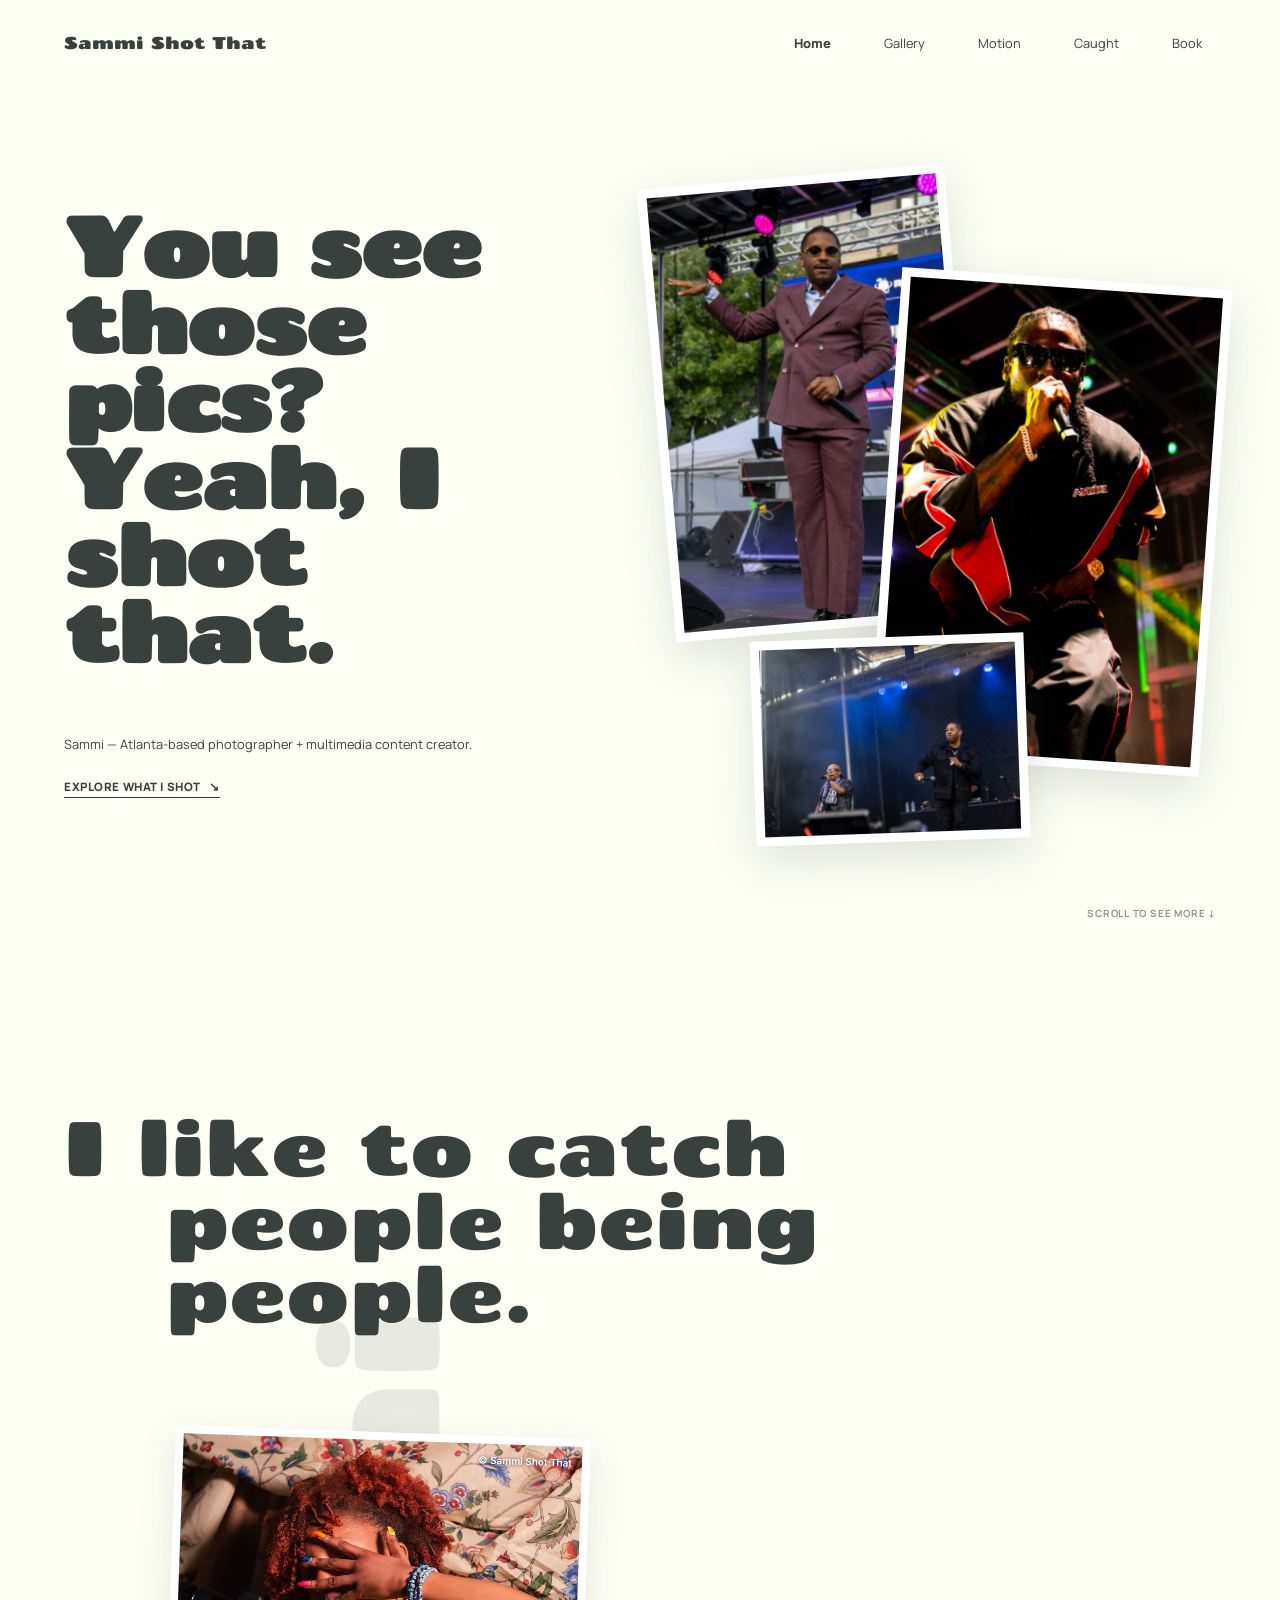
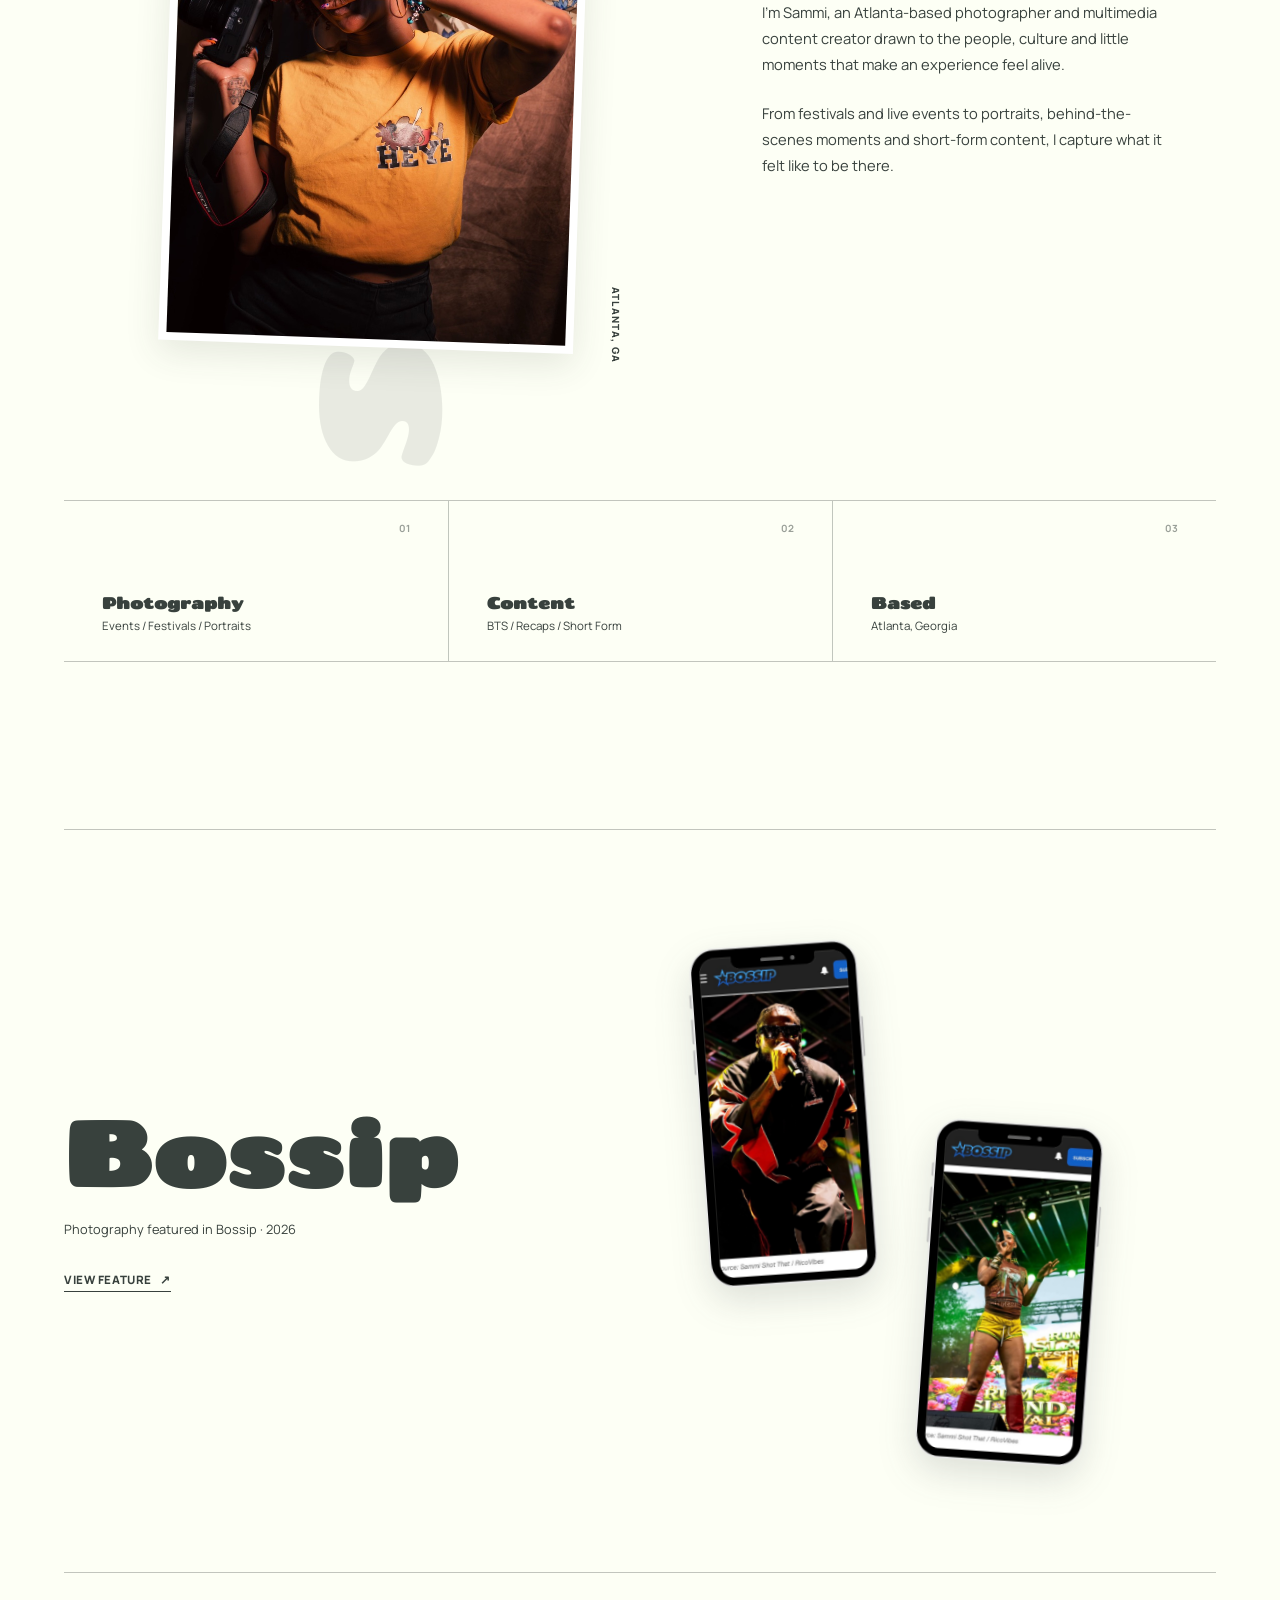
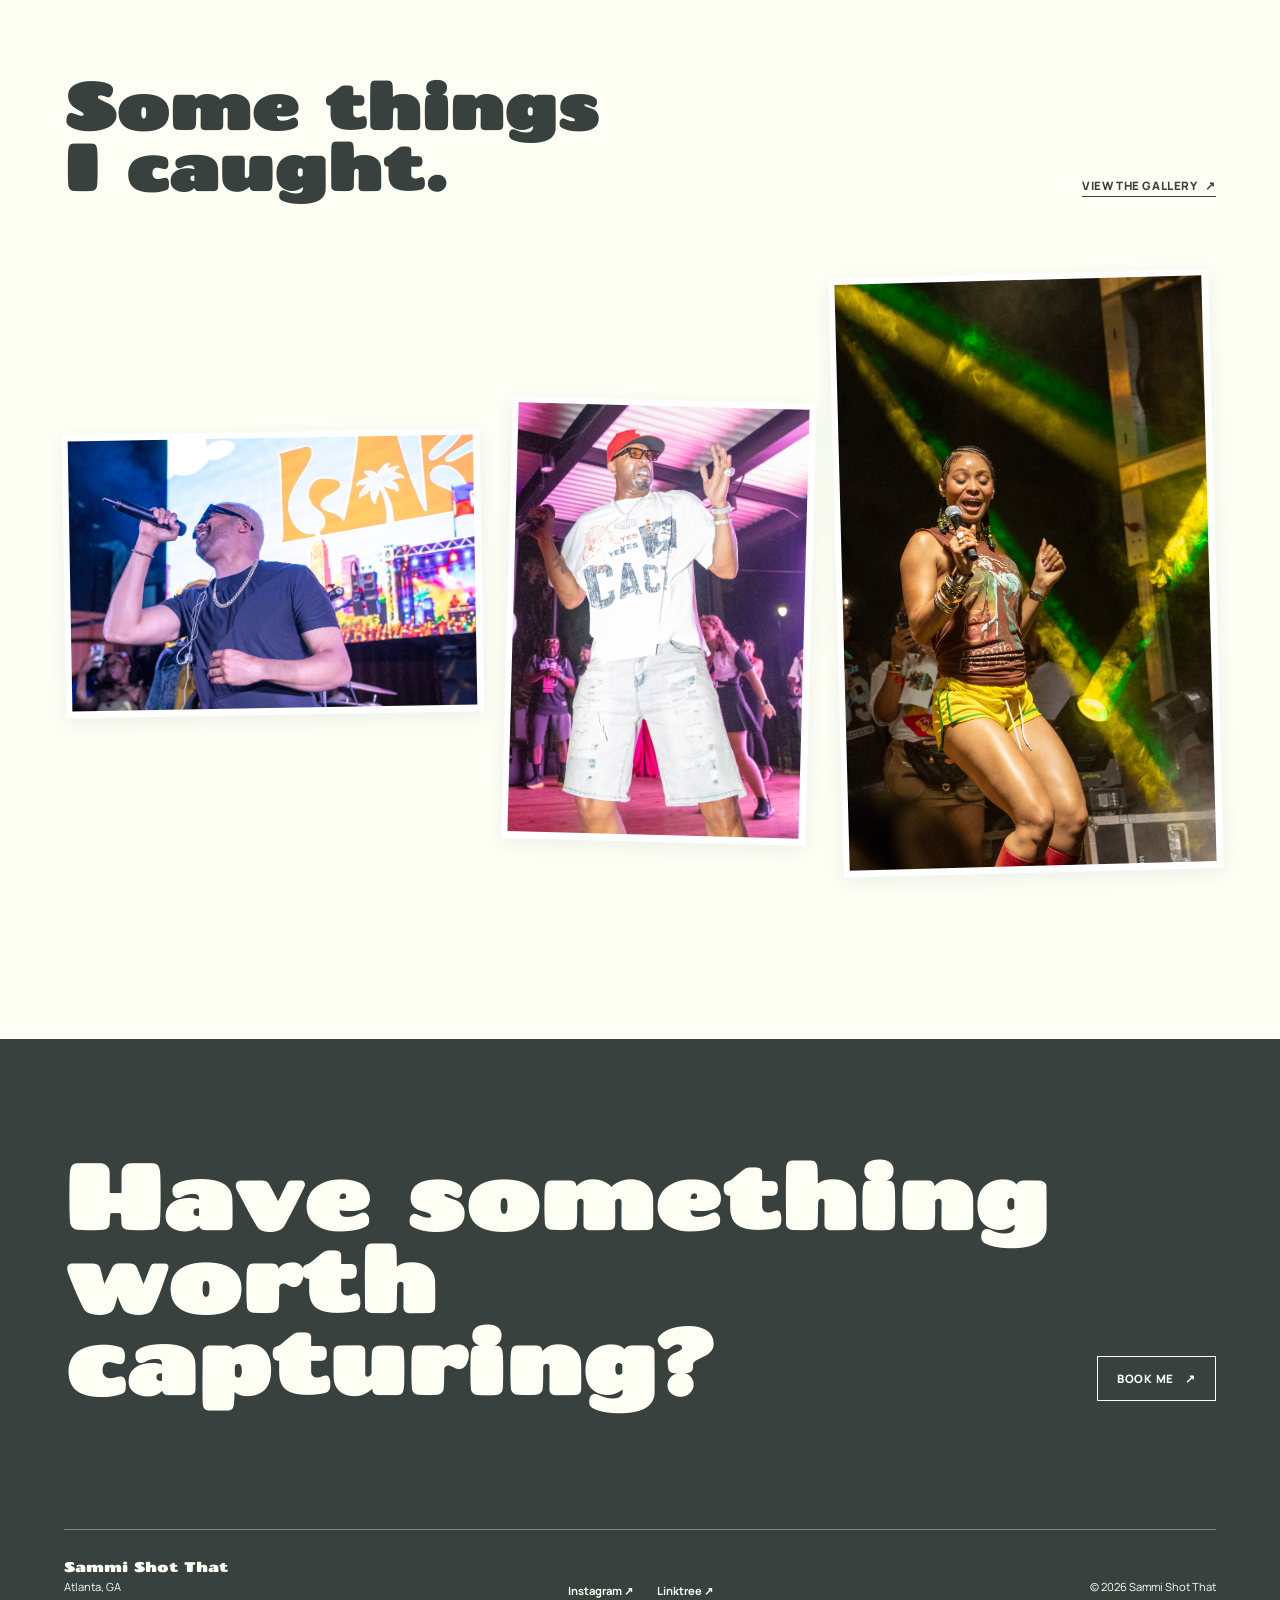
==== commit 9c1b0944: "remove eyebrow" ====
--- a/index.html
+++ b/index.html
@@ -220,9 +220,9 @@
 
 <section class="featured">
 
-  <p class="featured-label">
+  <!-- <p class="featured-label">
     Featured Work
-  </p>
+  </p> -->
 
   <div class="featured-layout">
 
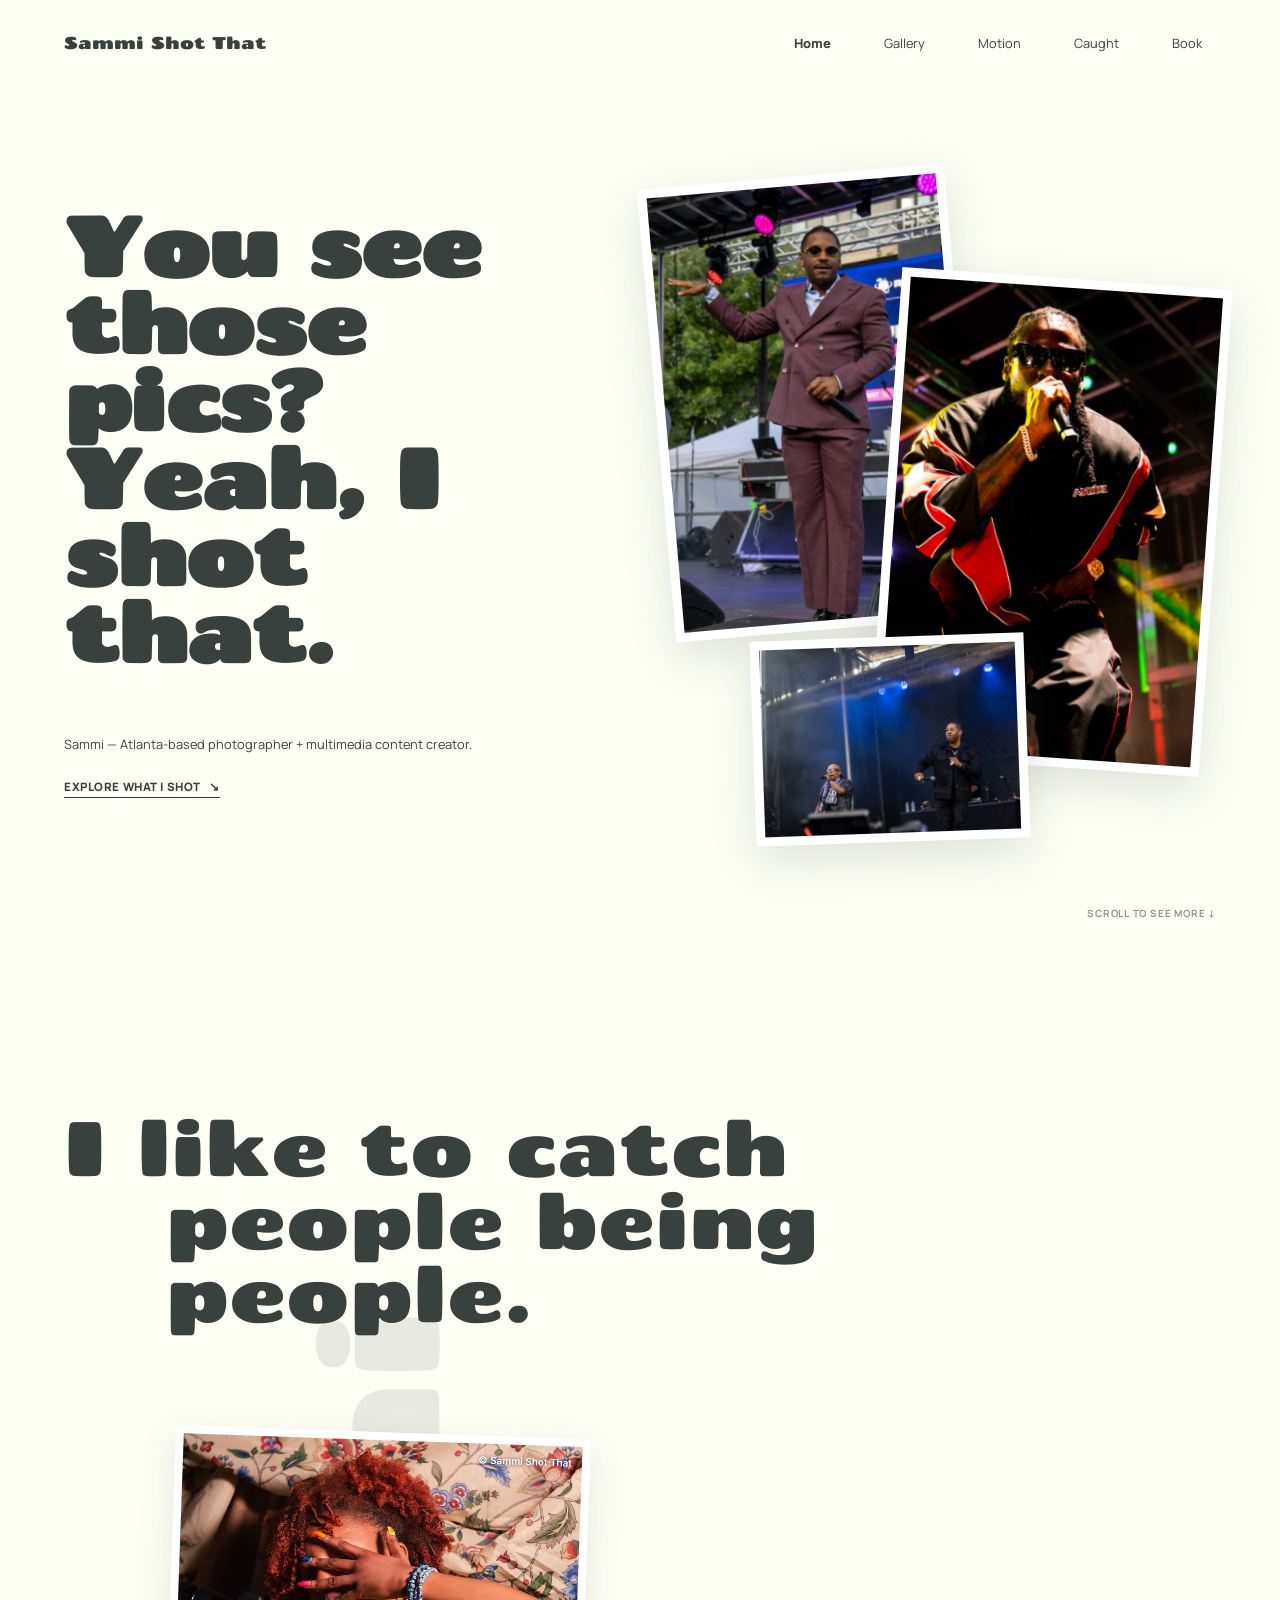
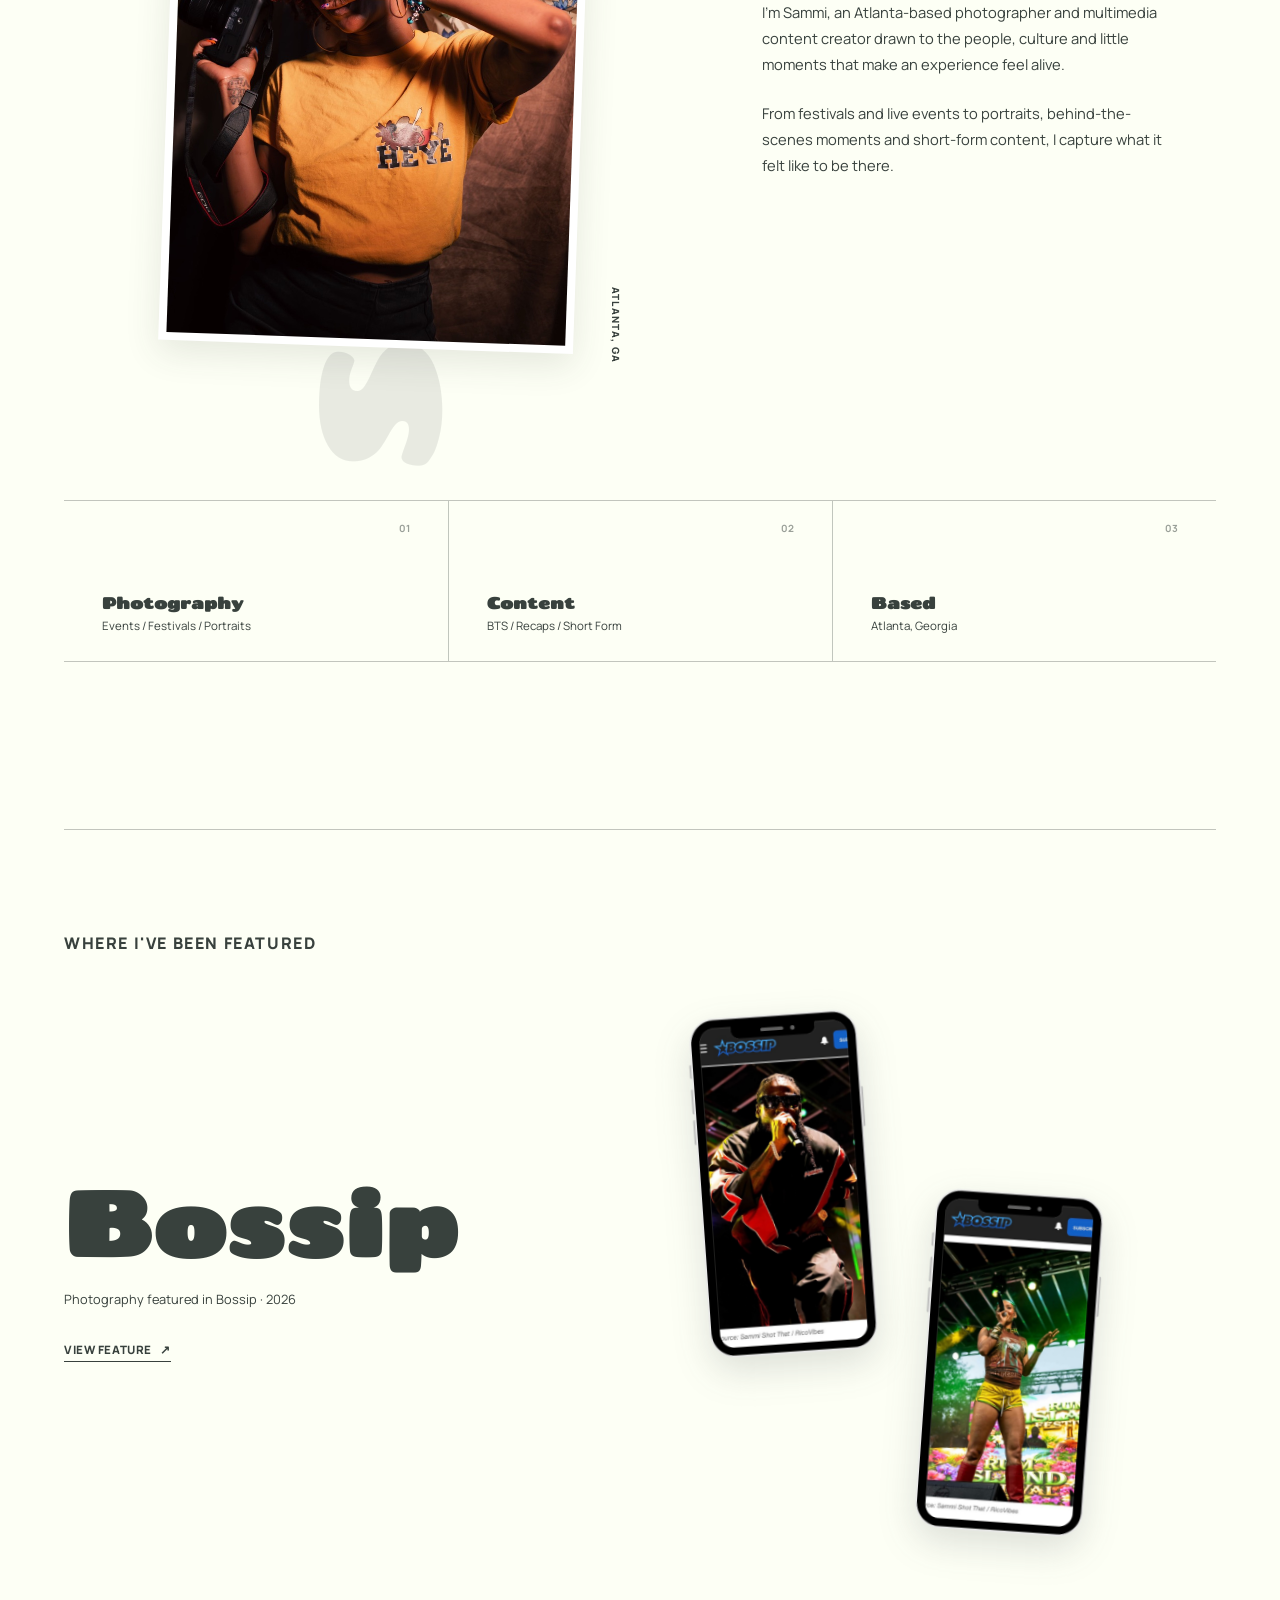
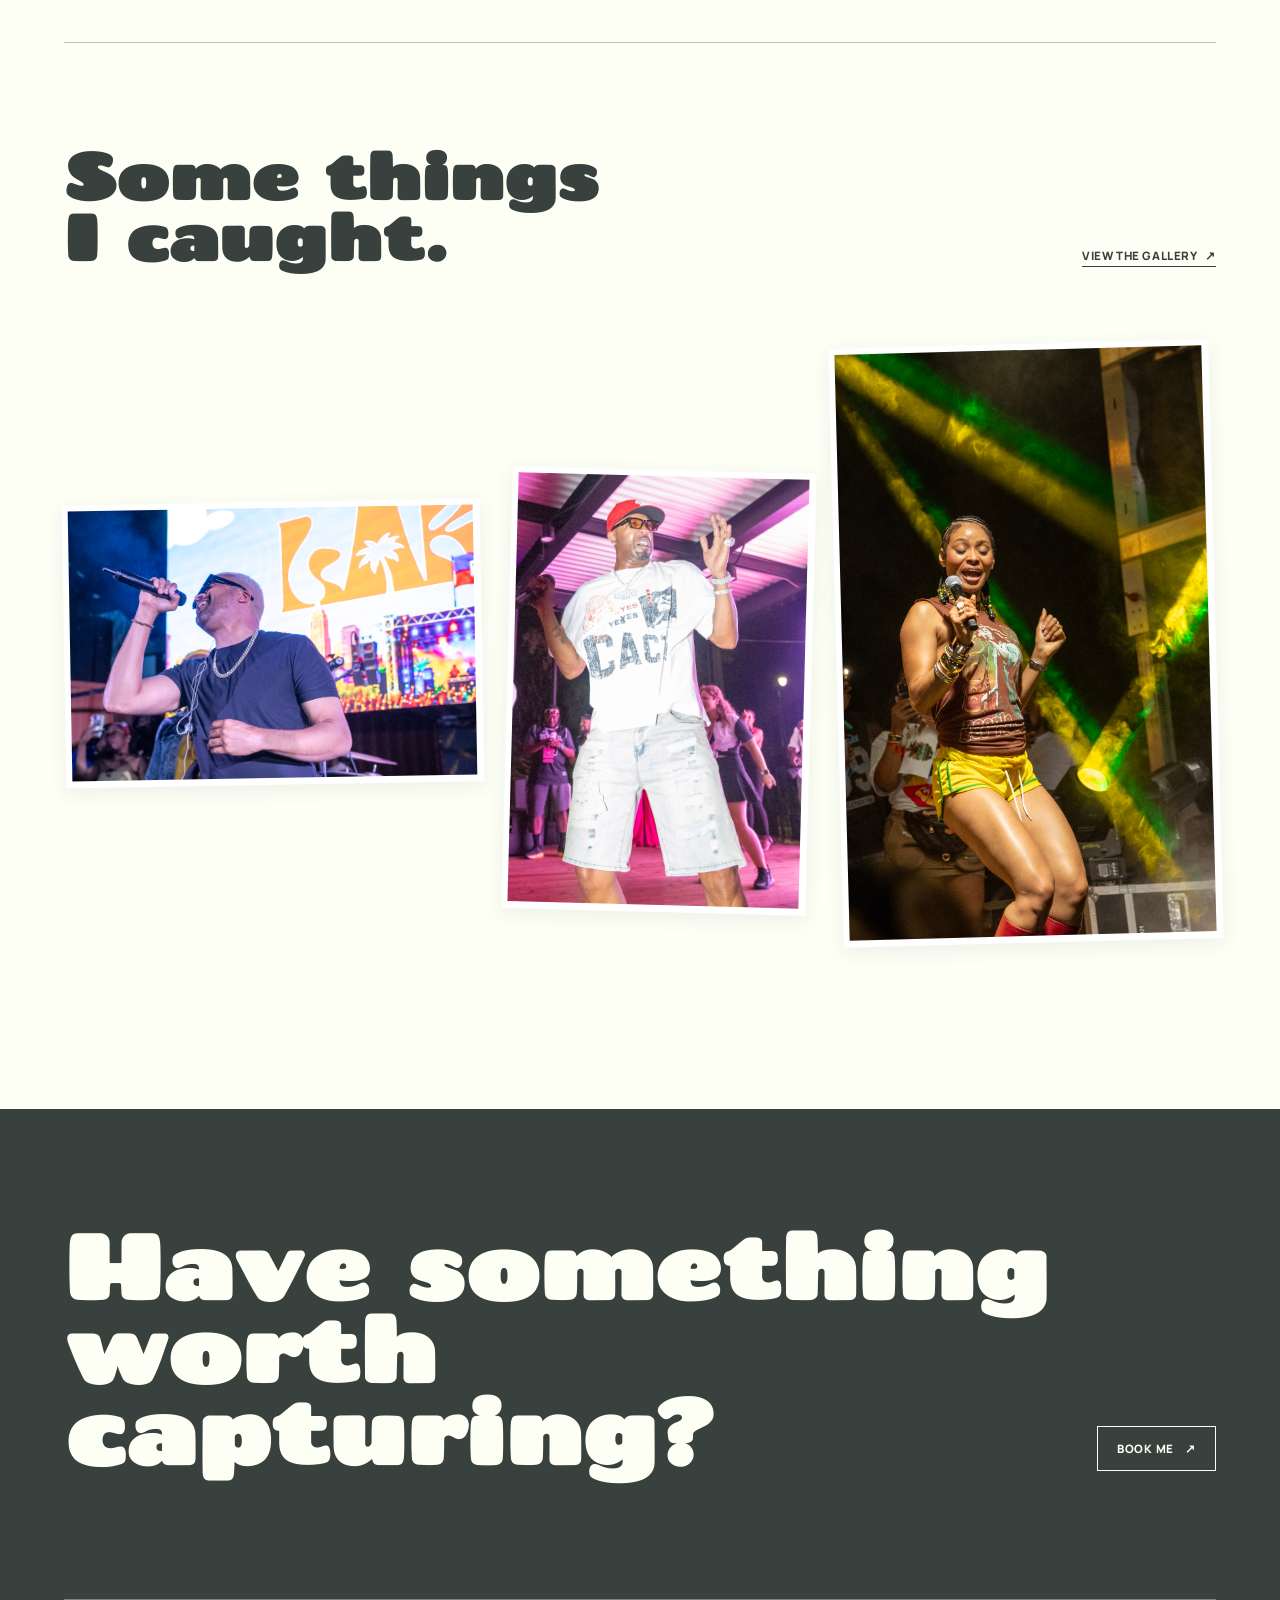
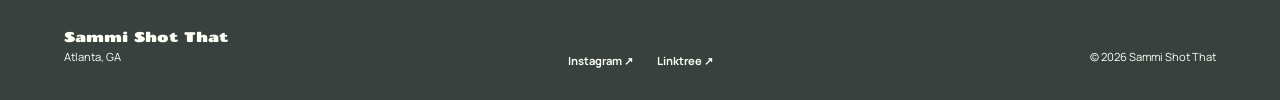
==== commit decfb5bf: "readd eyebrow on featured" ====
--- a/index.html
+++ b/index.html
@@ -220,9 +220,9 @@
 
 <section class="featured">
 
-  <!-- <p class="featured-label">
-    Featured Work
-  </p> -->
+  <p class="featured-label">
+    Where I've Been featured
+  </p>
 
   <div class="featured-layout">
 
--- a/css/styles.css
+++ b/css/styles.css
@@ -691,9 +691,9 @@
 ------------------------------ */
 
 .featured-label {
-  margin: 0 0 clamp(3rem, 6vw, 5rem);
-
-  font-size: 0.65rem;
+  margin: 0 0 clamp(3rem, 6vw, 2rem);
+
+  font-size: 1rem;
   font-weight: 800;
 
   text-transform: uppercase;
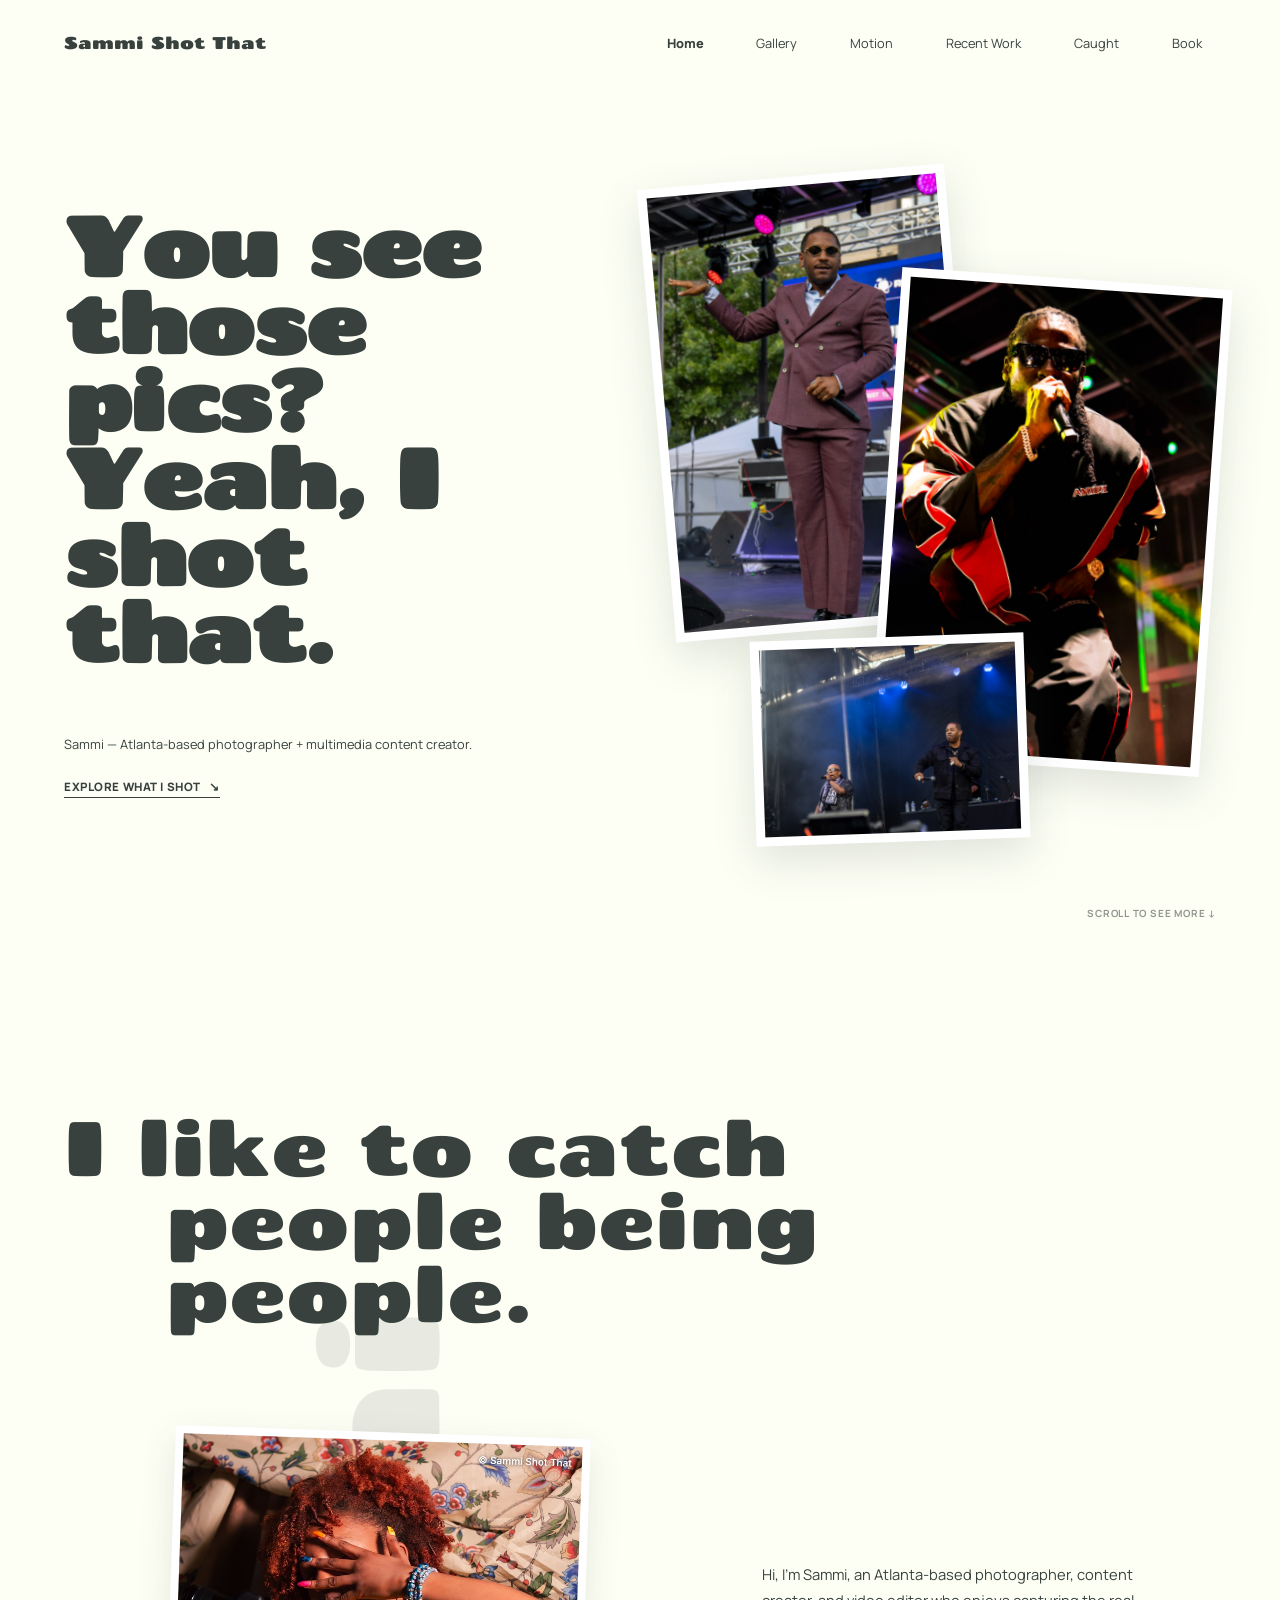
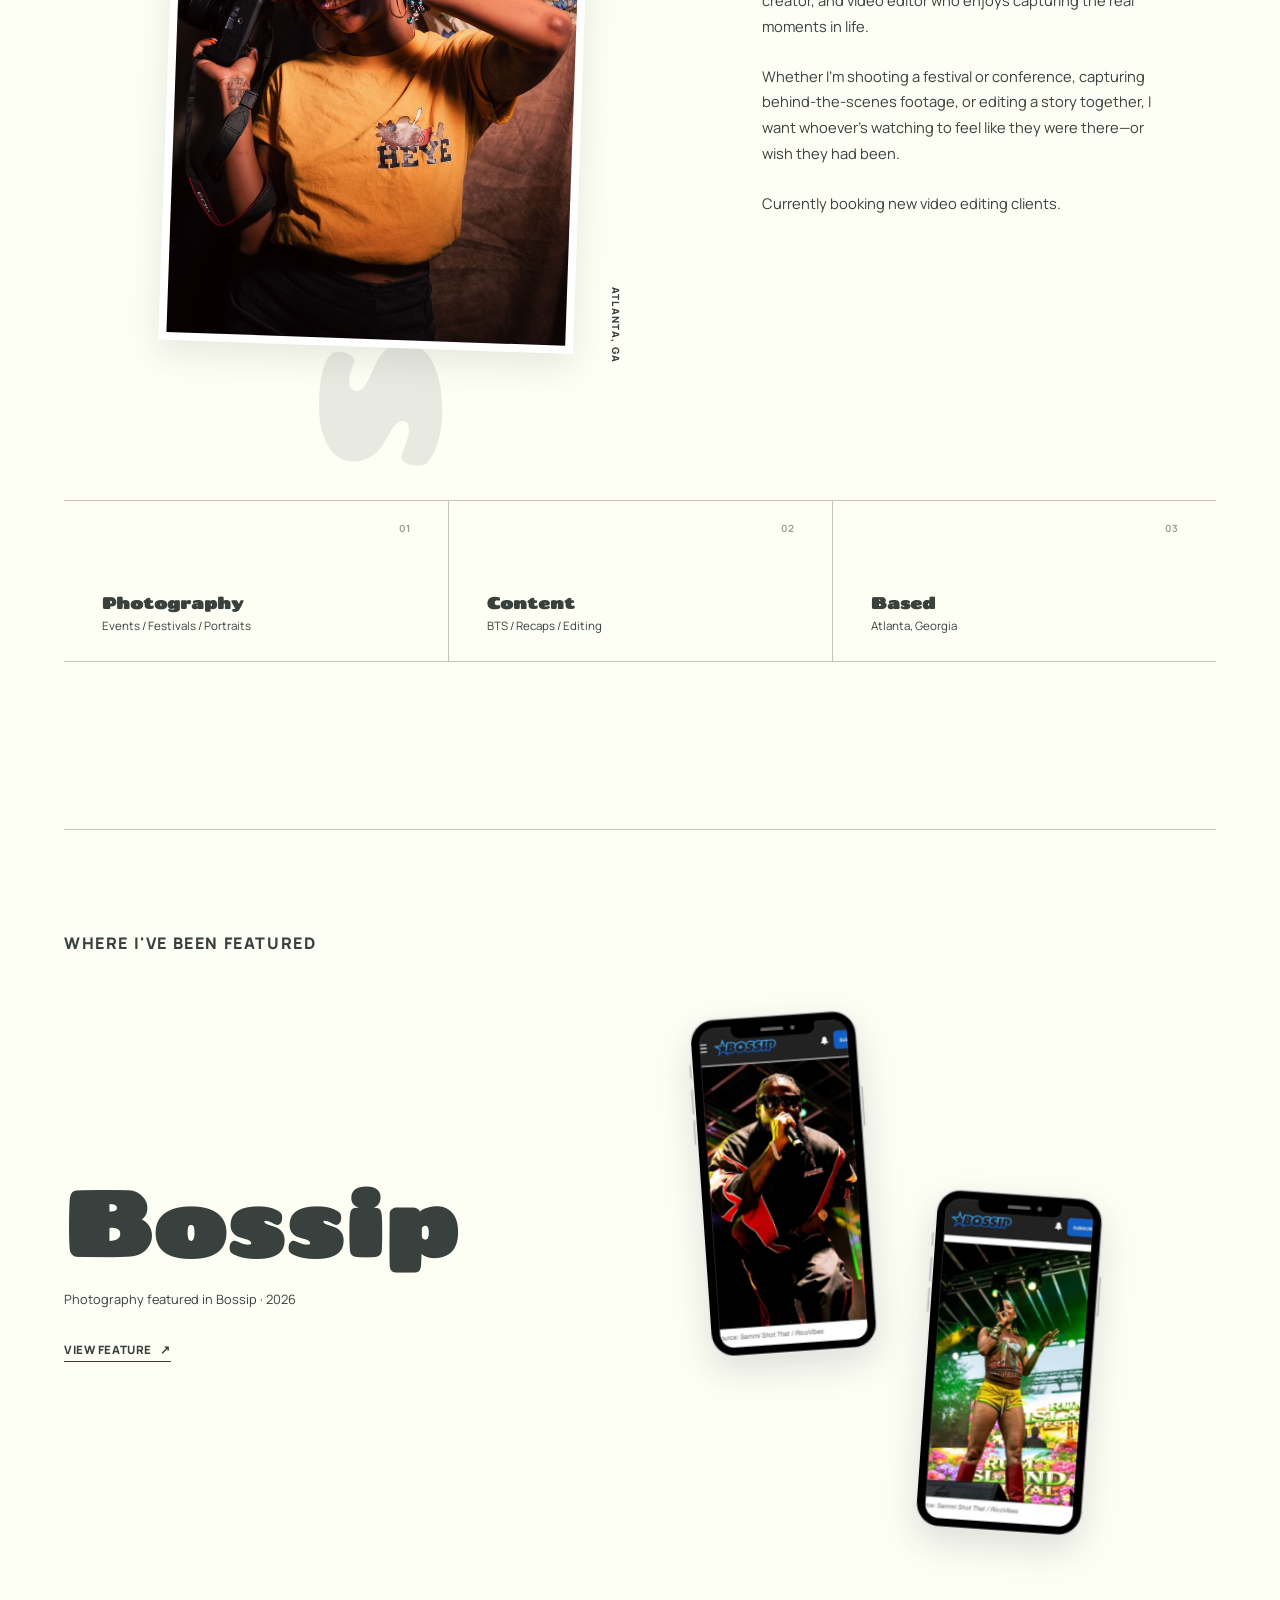
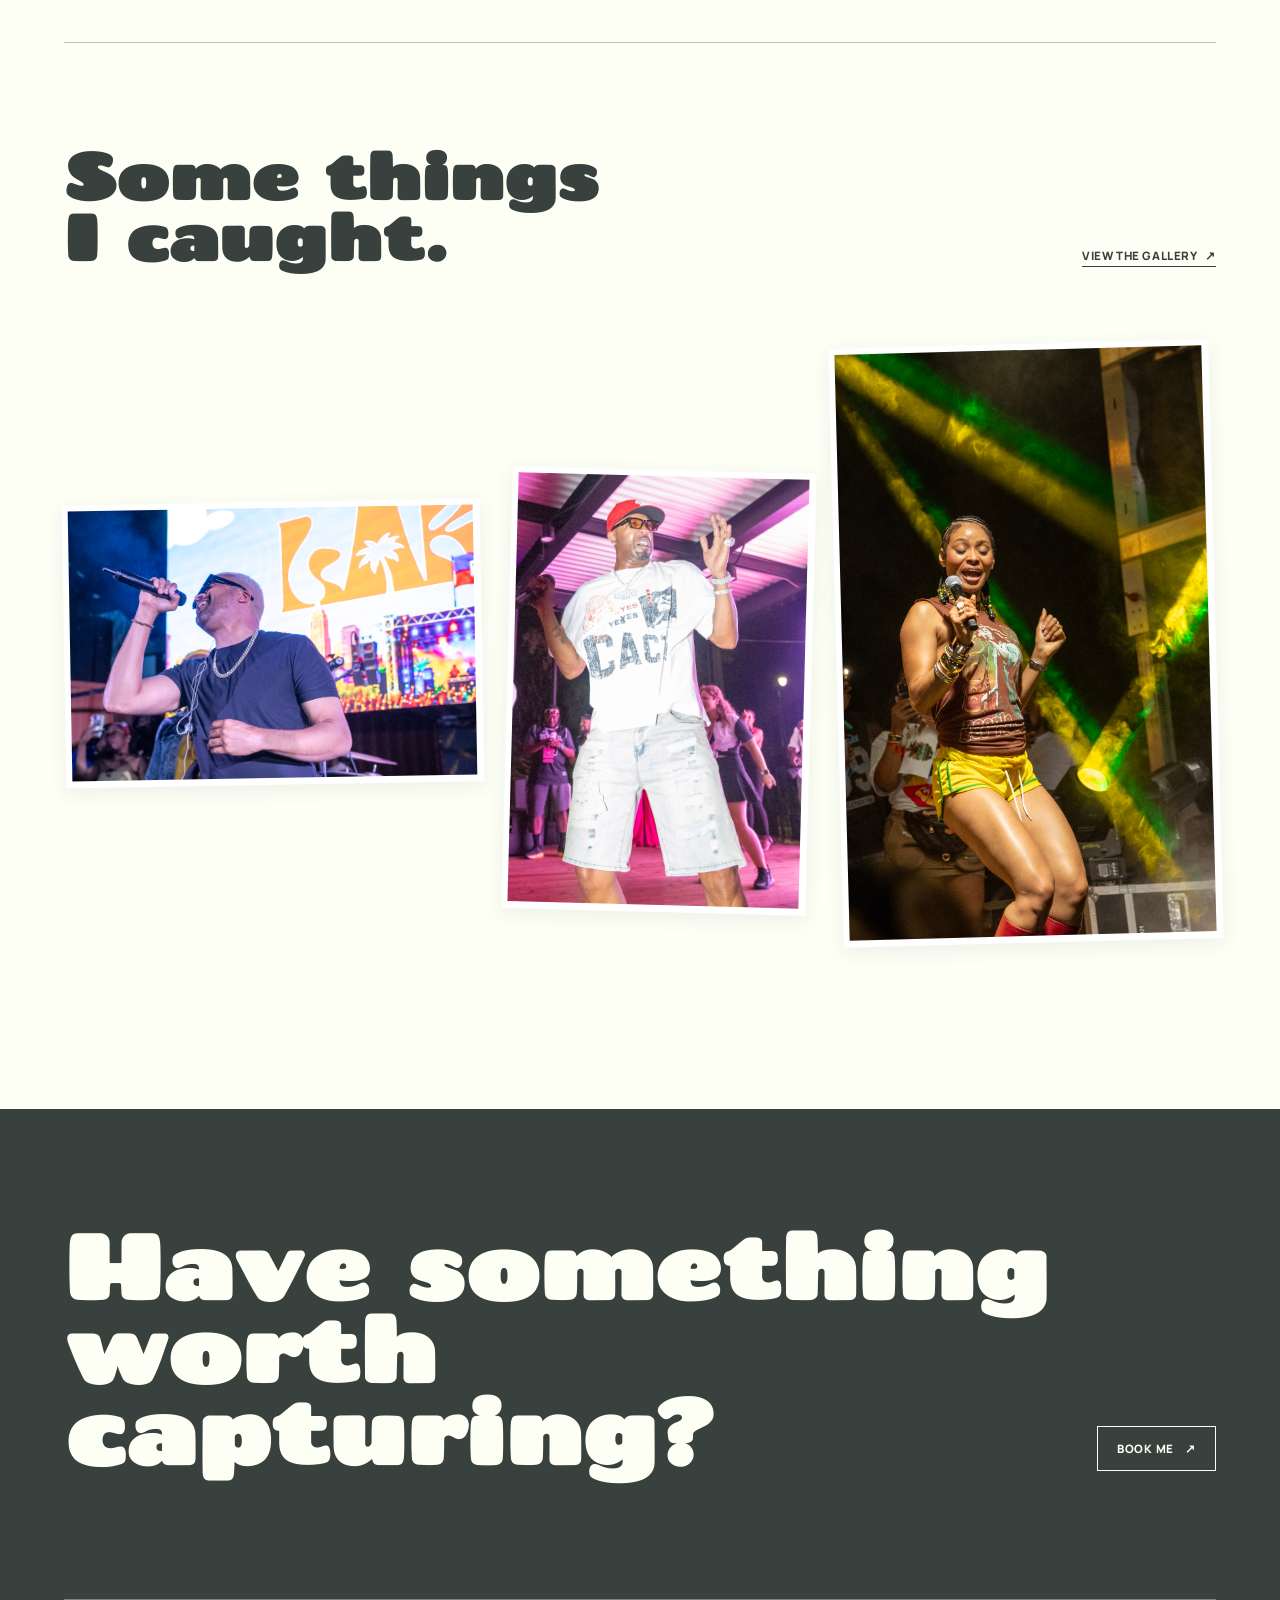
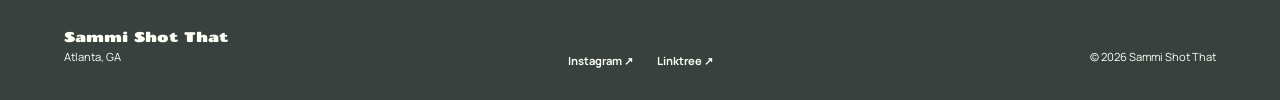
==== commit f0761584: "add recent work page" ====
--- a/index.html
+++ b/index.html
@@ -1,407 +1,324 @@
-<!DOCTYPE html>
+<!doctype html>
 <html lang="en">
-<head>
-  <meta charset="UTF-8">
-  <meta name="viewport" content="width=device-width, initial-scale=1.0">
-
-  <title>Sammi Shot That | Photographer + Multimedia Content Creator</title>
-  <link rel="icon" href="assets/favicon.svg" type="image/svg+xml">
-
-  <meta
-    name="description"
-    content="Sammi Shot That is an Atlanta-based photographer and multimedia content creator capturing events, festivals, portraits and everything happening in between."
-  >
-
-  <link rel="preconnect" href="https://fonts.googleapis.com">
-  <link rel="preconnect" href="https://fonts.gstatic.com" crossorigin>
-
-  <link
-    href="https://fonts.googleapis.com/css2?family=Chango&family=Manrope:wght@400;500;600;700;800&display=swap"
-    rel="stylesheet"
-  >
-
-  <link rel="stylesheet" href="css/styles.css">
-</head>
-
-<body>
-
-  <!-- HEADER -->
-
-  <header class="site-header">
-
-    <a href="index.html" class="logo">
-      Sammi Shot That
-    </a>
-
-    <nav class="main-nav" aria-label="Main navigation">
-      <a href="index.html" class="nav-link active">Home</a>
-      <a href="gallery.html" class="nav-link">Gallery</a>
-      <a href="motion.html" class="nav-link">Motion</a>
-      <a href="caught.html" class="nav-link">Caught</a>
-      <a href="book.html" class="nav-link">Book</a>
-    </nav>
-
-    <button
-    type="button"
-      class="menu-toggle"
-      aria-label="Open navigation"
-      aria-expanded="false"
-    >
-      Menu
-    </button>
-
-  </header>
-
-
-  <main>
-
-    <!-- ==========================================
+  <head>
+    <meta charset="UTF-8" />
+    <meta name="viewport" content="width=device-width, initial-scale=1.0" />
+
+    <title>Sammi Shot That | Photographer + Multimedia Content Creator</title>
+    <link rel="icon" href="assets/favicon.svg" type="image/svg+xml" />
+
+    <meta
+      name="description"
+      content="Sammi Shot That is an Atlanta-based photographer and multimedia content creator capturing events, festivals, portraits and everything happening in between."
+    />
+
+    <link rel="preconnect" href="https://fonts.googleapis.com" />
+    <link rel="preconnect" href="https://fonts.gstatic.com" crossorigin />
+
+    <link
+      href="https://fonts.googleapis.com/css2?family=Chango&family=Manrope:wght@400;500;600;700;800&display=swap"
+      rel="stylesheet"
+    />
+
+    <link rel="stylesheet" href="css/styles.css" />
+  </head>
+
+  <body>
+    <!-- HEADER -->
+
+    <header class="site-header">
+      <a href="index.html" class="logo"> Sammi Shot That </a>
+
+      <nav class="main-nav" aria-label="Main navigation">
+        <a href="index.html" class="nav-link active">Home</a>
+        <a href="gallery.html" class="nav-link">Gallery</a>
+        <a href="motion.html" class="nav-link">Motion</a>
+        <a href="recent-work.html" class="nav-link" >Recent Work</a>
+        <a href="caught.html" class="nav-link">Caught</a>
+        <a href="book.html" class="nav-link">Book</a>
+      </nav>
+
+      <button
+        type="button"
+        class="menu-toggle"
+        aria-label="Open navigation"
+        aria-expanded="false"
+      >
+        Menu
+      </button>
+    </header>
+
+    <main>
+      <!-- ==========================================
          HERO
     =========================================== -->
 
-    <section class="home-hero">
-
-      <div class="hero-copy">
-
-        <h1>
-          You see<br>
-          those pics?<br>
-          Yeah, I<br>
-          shot that.
-        </h1>
-
-        <div class="hero-identity">
-          <p>
-            Sammi — Atlanta-based photographer
-            + multimedia content creator.
-          </p>
-
-          <a href="gallery.html" class="text-link">
-            Explore what I shot
-            <span aria-hidden="true">↘</span>
-          </a>
-        </div>
-
-      </div>
-
-
-      <!-- PHOTO PILE -->
-
-      <div
-        class="hero-photos"
-        aria-label="Selected photography by Sammi Shot That"
-      >
-
-        <figure class="hero-photo hero-photo-one">
-          <img
-            src="assets/home/sammi-shot-that-atlanta-event-photographer-01.jpg"
-            alt="Photography by Sammi Shot That"
-          >
-        </figure>
-
-        <figure class="hero-photo hero-photo-two">
-          <img
-            src="assets/home/sammi-shot-that-atlanta-festival-photographer-02.jpg"
-            alt="Photography by Sammi Shot That"
-          >
-        </figure>
-
-        <figure class="hero-photo hero-photo-three">
-          <img
-            src="assets/home/sammi-shot-that-atlanta-festival-photographer-03.jpg"
-            alt="Photography by Sammi Shot That"
-          >
-        </figure>
-
-      </div>
-
-
-      <span class="scroll-note">
-        Scroll to see more ↓
-      </span>
-
-    </section>
-
-
-
-    <!-- ==========================================
+      <section class="home-hero">
+        <div class="hero-copy">
+          <h1>
+            You see<br />
+            those pics?<br />
+            Yeah, I<br />
+            shot that.
+          </h1>
+
+          <div class="hero-identity">
+            <p>
+              Sammi — Atlanta-based photographer + multimedia content creator.
+            </p>
+
+            <a href="gallery.html" class="text-link">
+              Explore what I shot
+              <span aria-hidden="true">↘</span>
+            </a>
+          </div>
+        </div>
+
+        <!-- PHOTO PILE -->
+
+        <div
+          class="hero-photos"
+          aria-label="Selected photography by Sammi Shot That"
+        >
+          <figure class="hero-photo hero-photo-one">
+            <img
+              src="assets/home/sammi-shot-that-atlanta-event-photographer-01.jpg"
+              alt="Photography by Sammi Shot That"
+            />
+          </figure>
+
+          <figure class="hero-photo hero-photo-two">
+            <img
+              src="assets/home/sammi-shot-that-atlanta-festival-photographer-02.jpg"
+              alt="Photography by Sammi Shot That"
+            />
+          </figure>
+
+          <figure class="hero-photo hero-photo-three">
+            <img
+              src="assets/home/sammi-shot-that-atlanta-festival-photographer-03.jpg"
+              alt="Photography by Sammi Shot That"
+            />
+          </figure>
+        </div>
+
+        <span class="scroll-note"> Scroll to see more ↓ </span>
+      </section>
+
+      <!-- ==========================================
          MINI ABOUT
     =========================================== -->
 
-    <section class="home-about">
-
-      <div class="home-about-statement">
-        <p>I like to catch</p>
-        <p>people being people.</p>
-      </div>
-
-
-      <div class="home-about-content">
-
-        <div class="home-about-image">
-
-          <span class="home-sammi-type" aria-hidden="true">
-            Sammi
-          </span>
-
-          <div class="home-about-photo">
-            <img
-              src="assets/home/sammi-shot-that-about-me-pic.jpeg"
-              alt="Sammi with her camera"
-            >
-          </div>
-
-          <span class="home-photo-note">
-            ATLANTA, GA
-          </span>
-
-        </div>
-
-
-        <div class="home-about-copy">
-
-          <p>
-            I'm Sammi, an Atlanta-based photographer and multimedia
-            content creator drawn to the people, culture and little
-            moments that make an experience feel alive.
-          </p>
-
-          <p>
-            From festivals and live events to portraits,
-            behind-the-scenes moments and short-form content,
-            I capture what it felt like to be there.
-          </p>
-
-        </div>
-
-      </div>
-
-
-      <!-- CAPABILITIES -->
-
-      <div class="home-details">
-
-        <div class="home-detail">
-          <span>01</span>
-
-          <div>
-            <h2>Photography</h2>
-            <p>Events / Festivals / Portraits</p>
-          </div>
-        </div>
-
-
-        <div class="home-detail">
-          <span>02</span>
-
-          <div>
-            <h2>Content</h2>
-            <p>BTS / Recaps / Short Form</p>
-          </div>
-        </div>
-
-
-        <div class="home-detail">
-          <span>03</span>
-
-          <div>
-            <h2>Based</h2>
-            <p>Atlanta, Georgia</p>
-          </div>
-        </div>
-
-      </div>
-
-    </section>
- 
-    <!-- ==========================================
+      <section class="home-about">
+        <div class="home-about-statement">
+          <p>I like to catch</p>
+          <p>people being people.</p>
+        </div>
+
+        <div class="home-about-content">
+          <div class="home-about-image">
+            <span class="home-sammi-type" aria-hidden="true"> Sammi </span>
+
+            <div class="home-about-photo">
+              <img
+                src="assets/home/sammi-shot-that-about-me-pic.jpeg"
+                alt="Sammi with her camera"
+              />
+            </div>
+
+            <span class="home-photo-note"> ATLANTA, GA </span>
+          </div>
+
+          <div class="home-about-copy">
+            <p>
+              Hi, I’m Sammi, an Atlanta-based photographer, content creator, and
+              video editor who enjoys capturing the real moments in life.
+            </p>
+            <p>
+              Whether I’m shooting a festival or conference, capturing
+              behind-the-scenes footage, or editing a story together, I want
+              whoever’s watching to feel like they were there—or wish they had
+              been.
+            </p>
+            <p>Currently booking new video editing clients.</p>
+          </div>
+        </div>
+
+        <!-- CAPABILITIES -->
+
+        <div class="home-details">
+          <div class="home-detail">
+            <span>01</span>
+
+            <div>
+              <h2>Photography</h2>
+              <p>Events / Festivals / Portraits</p>
+            </div>
+          </div>
+
+          <div class="home-detail">
+            <span>02</span>
+
+            <div>
+              <h2>Content</h2>
+              <p>BTS / Recaps / Editing</p>
+            </div>
+          </div>
+
+          <div class="home-detail">
+            <span>03</span>
+
+            <div>
+              <h2>Based</h2>
+              <p>Atlanta, Georgia</p>
+            </div>
+          </div>
+        </div>
+      </section>
+
+      <!-- ==========================================
      FEATURED WORK
 =========================================== -->
 
-<section class="featured">
-
-  <p class="featured-label">
-    Where I've Been featured
-  </p>
-
-  <div class="featured-layout">
-
-    <!-- COPY -->
-
-    <div class="featured-copy">
-
-      <h2>
-        Bossip
-      </h2>
-
-      <p class="featured-description">
-        Photography featured in Bossip · 2026
-      </p>
-
-      <a
-        href="https://bossip.com/4605905/pretty-vee-hosts-rum-island-festival/"
-        target="_blank"
-        rel="noopener noreferrer"
-        class="text-link"
-      >
-        View Feature
-        <span aria-hidden="true">↗</span>
-      </a>
-
-    </div>
-
-
-    <!-- SCREENSHOT MOCKUPS -->
-
-    <div class="featured-mockups">
-
-      <figure class="feature-mockup feature-mockup-one">
-
-        <img
-          src="assets/home/sammi-shot-that-bossip-one.png"
-          alt="Bossip article featuring photography by Sammi Shot That"
-          loading="lazy"
-        >
-
-      </figure>
-
-
-      <figure class="feature-mockup feature-mockup-two">
-
-        <img
-          src="assets/home/sammi-shot-that-bossip-two.png"
-          alt="Sammi Shot That photography featured on Bossip"
-          loading="lazy"
-        >
-
-      </figure>
-
-    </div>
-
-  </div>
-
-</section>
-
-    <!-- ==========================================
+      <section class="featured">
+        <p class="featured-label">Where I've Been featured</p>
+
+        <div class="featured-layout">
+          <!-- COPY -->
+
+          <div class="featured-copy">
+            <h2>Bossip</h2>
+
+            <p class="featured-description">
+              Photography featured in Bossip · 2026
+            </p>
+
+            <a
+              href="https://bossip.com/4605905/pretty-vee-hosts-rum-island-festival/"
+              target="_blank"
+              rel="noopener noreferrer"
+              class="text-link"
+            >
+              View Feature
+              <span aria-hidden="true">↗</span>
+            </a>
+          </div>
+
+          <!-- SCREENSHOT MOCKUPS -->
+
+          <div class="featured-mockups">
+            <figure class="feature-mockup feature-mockup-one">
+              <img
+                src="assets/home/sammi-shot-that-bossip-one.png"
+                alt="Bossip article featuring photography by Sammi Shot That"
+                loading="lazy"
+              />
+            </figure>
+
+            <figure class="feature-mockup feature-mockup-two">
+              <img
+                src="assets/home/sammi-shot-that-bossip-two.png"
+                alt="Sammi Shot That photography featured on Bossip"
+                loading="lazy"
+              />
+            </figure>
+          </div>
+        </div>
+      </section>
+
+      <!-- ==========================================
          SELECTED WORK
     =========================================== -->
 
-    <section class="selected-work">
-
-      <div class="selected-heading">
-
+      <section class="selected-work">
+        <div class="selected-heading">
+          <h2>
+            Some things<br />
+            I caught.
+          </h2>
+
+          <a href="gallery.html" class="text-link">
+            View the gallery
+            <span aria-hidden="true">↗</span>
+          </a>
+        </div>
+
+        <div class="selected-grid">
+          <figure class="selected-image selected-one">
+            <img
+              src="assets/home/sammi-shot-that-atlanta-festival-photographer-04.jpg"
+              alt="Selected photography by Sammi Shot That"
+              loading="lazy"
+            />
+          </figure>
+
+          <figure class="selected-image selected-two">
+            <img
+              src="assets/home/sammi-shot-that-atlanta-festival-photographer-06.jpg"
+              alt="Selected photography by Sammi Shot That"
+              loading="lazy"
+            />
+          </figure>
+
+          <figure class="selected-image selected-three">
+            <img
+              src="assets/home/sammi-shot-that-atlanta-festival-photographer-05.jpg"
+              alt="Selected photography by Sammi Shot That"
+              loading="lazy"
+            />
+          </figure>
+        </div>
+      </section>
+    </main>
+
+    <!-- ==========================================
+       FOOTER
+  =========================================== -->
+
+    <footer class="site-footer">
+      <div class="footer-main">
         <h2>
-          Some things<br>
-          I caught.
+          Have something<br />
+          worth capturing?
         </h2>
 
-        <a href="gallery.html" class="text-link">
-          View the gallery
+        <a href="book.html" class="footer-book">
+          Book Me
           <span aria-hidden="true">↗</span>
         </a>
-
       </div>
 
-
-      <div class="selected-grid">
-
-        <figure class="selected-image selected-one">
-          <img
-            src="assets/home/sammi-shot-that-atlanta-festival-photographer-04.jpg"
-            alt="Selected photography by Sammi Shot That"
-            loading="lazy"
+      <div class="footer-bottom">
+        <div>
+          <p class="footer-logo">Sammi Shot That</p>
+
+          <p>Atlanta, GA</p>
+        </div>
+
+        <div class="footer-links">
+          <!-- Replace with your actual links -->
+
+          <a
+            href="https://www.instagram.com/sammishotthat/"
+            target="_blank"
+            rel="noopener noreferrer"
           >
-        </figure>
-
-        <figure class="selected-image selected-two">
-          <img
-            src="assets/home/sammi-shot-that-atlanta-festival-photographer-06.jpg"
-            alt="Selected photography by Sammi Shot That"
-            loading="lazy"
+            Instagram ↗
+          </a>
+
+          <a
+            href="https://www.vibewithsammi.com/linktree"
+            target="_blank"
+            rel="noopener noreferrer"
           >
-        </figure>
-
-        <figure class="selected-image selected-three">
-          <img
-            src="assets/home/sammi-shot-that-atlanta-festival-photographer-05.jpg"
-            alt="Selected photography by Sammi Shot That"
-            loading="lazy"
-          >
-        </figure>
-
+            Linktree ↗
+          </a>
+        </div>
+
+        <p class="footer-copyright">© 2026 Sammi Shot That</p>
       </div>
-
-    </section>
-
-  </main>
-
-
-
-  <!-- ==========================================
-       FOOTER
-  =========================================== -->
-
-  <footer class="site-footer">
-
-    <div class="footer-main">
-
-      <h2>
-        Have something<br>
-        worth capturing?
-      </h2>
-
-      <a href="book.html" class="footer-book">
-        Book Me
-        <span aria-hidden="true">↗</span>
-      </a>
-
-    </div>
-
-
-    <div class="footer-bottom">
-
-      <div>
-        <p class="footer-logo">
-          Sammi Shot That
-        </p>
-
-        <p>Atlanta, GA</p>
-      </div>
-
-
-      <div class="footer-links">
-
-        <!-- Replace with your actual links -->
-
-        <a
-          href="https://www.instagram.com/sammishotthat/"
-          target="_blank"
-          rel="noopener noreferrer"
-        >
-          Instagram ↗
-        </a>
-
-        <a
-          href="https://www.vibewithsammi.com/linktree"
-          target="_blank"
-          rel="noopener noreferrer"
-        >
-          Linktree ↗
-        </a>
-
-      </div>
-
-
-      <p class="footer-copyright">
-        © 2026 Sammi Shot That
-      </p>
-
-    </div>
-
-  </footer>
-
-
-  <script src="js/main.js"></script>
-
-</body>
-</html>+    </footer>
+
+    <script src="js/main.js"></script>
+  </body>
+</html>
--- a/css/styles.css
+++ b/css/styles.css
@@ -2405,4 +2405,832 @@
     transform: rotate(-2deg);
   }
 
+}
+
+
+/* ==========================================================
+   13. RECENT WORK
+========================================================== */
+
+
+/* ------------------------------
+   PAGE INTRO
+------------------------------ */
+
+.recent-intro {
+  padding:
+    clamp(5rem, 10vw, 9rem)
+    var(--page-padding)
+    clamp(7rem, 12vw, 11rem);
+}
+
+
+.recent-eyebrow {
+  margin: 0 0 2rem;
+
+  font-size: 0.68rem;
+  font-weight: 800;
+
+  text-transform: uppercase;
+  letter-spacing: 0.1em;
+}
+
+
+.recent-intro h1 {
+  margin: 0;
+
+  font-family: var(--display);
+
+  font-size:
+    clamp(4.5rem, 11vw, 11rem);
+
+  line-height: 0.84;
+  letter-spacing: -0.03em;
+}
+
+
+.recent-intro-copy {
+  width: min(100%, 430px);
+
+  margin:
+    clamp(2.5rem, 5vw, 4rem)
+    0
+    0
+    auto;
+
+  font-size:
+    clamp(0.9rem, 1.15vw, 1.05rem);
+
+  line-height: 1.7;
+}
+
+
+/* ==========================================================
+   PROJECT
+========================================================== */
+
+.recent-project {
+  position: relative;
+
+  margin:
+    0
+    var(--page-padding);
+
+  padding:
+    clamp(5rem, 9vw, 8rem)
+    0
+    clamp(8rem, 14vw, 13rem);
+
+  border-top: 1px solid var(--line);
+}
+
+
+.recent-project-number {
+  margin-bottom:
+    clamp(3rem, 6vw, 5rem);
+
+  font-family: var(--display);
+  font-size: 0.8rem;
+
+  opacity: 0.45;
+}
+
+
+/* ------------------------------
+   PROJECT HEADER
+------------------------------ */
+
+.recent-project-header {
+  display: grid;
+
+  grid-template-columns:
+    minmax(0, 1.4fr)
+    minmax(300px, 0.6fr);
+
+  align-items: end;
+
+  gap:
+    clamp(3rem, 8vw, 8rem);
+}
+
+
+.recent-project-type {
+  margin: 0 0 1.25rem;
+
+  font-size: 0.65rem;
+  font-weight: 800;
+
+  text-transform: uppercase;
+  letter-spacing: 0.1em;
+
+  opacity: 0.65;
+}
+
+
+.recent-project-title h2 {
+  margin: 0;
+
+  font-family: var(--display);
+
+  font-size:
+    clamp(2.7rem, 6vw, 6.5rem);
+
+  line-height: 0.94;
+}
+
+
+.recent-project-title h2 span {
+  display: block;
+}
+
+
+/* ------------------------------
+   PROJECT INFO
+------------------------------ */
+
+.recent-project-info {
+  display: grid;
+
+  grid-template-columns:
+    repeat(2, minmax(0, 1fr));
+
+  gap:
+    2rem
+    1.5rem;
+}
+
+
+.recent-info-item {
+  padding-top: 0.75rem;
+
+  border-top:
+    1px solid var(--line);
+}
+
+
+.recent-info-item span {
+  display: block;
+
+  margin-bottom: 0.55rem;
+
+  font-size: 0.6rem;
+  font-weight: 800;
+
+  text-transform: uppercase;
+  letter-spacing: 0.08em;
+
+  opacity: 0.5;
+}
+
+
+.recent-info-item p {
+  margin: 0;
+
+  font-size: 0.75rem;
+  line-height: 1.5;
+}
+
+
+/* ------------------------------
+   SUMMARY
+------------------------------ */
+
+.recent-project-summary {
+  width: min(100%, 900px);
+
+  display: grid;
+
+  grid-template-columns:
+    150px
+    1fr;
+
+  gap:
+    clamp(2rem, 5vw, 5rem);
+
+  margin:
+    clamp(5rem, 10vw, 9rem)
+    0;
+}
+
+
+.recent-summary-label {
+  padding-top: 0.4rem;
+
+  font-size: 0.65rem;
+  font-weight: 800;
+
+  text-transform: uppercase;
+  letter-spacing: 0.08em;
+}
+
+
+.recent-project-summary p {
+  margin: 0;
+
+  font-size:
+    clamp(1.15rem, 2vw, 1.8rem);
+
+  line-height: 1.5;
+}
+
+
+/* ==========================================================
+   PHOTO GRID — SHARED
+========================================================== */
+
+.recent-gallery {
+  width: 100%;
+}
+
+
+.recent-photo {
+  margin: 0;
+
+  padding: 0.45rem;
+
+  background: var(--white);
+
+  box-shadow: var(--shadow-soft);
+
+  overflow: hidden;
+
+  transition:
+    transform 250ms ease,
+    box-shadow 250ms ease;
+}
+
+
+.recent-photo img {
+  width: 100%;
+  height: 100%;
+
+  object-fit: cover;
+
+  transition:
+    transform 450ms ease;
+}
+
+
+.recent-photo:hover {
+  z-index: 3;
+
+  transform: translateY(-5px);
+
+  box-shadow: var(--shadow-medium);
+}
+
+
+.recent-photo:hover img {
+  transform: scale(1.015);
+}
+
+
+/* ==========================================================
+   RENDERATL GALLERY
+========================================================== */
+
+.recent-gallery-render {
+  display: grid;
+
+  grid-template-columns:
+    1.25fr
+    0.75fr;
+
+  grid-template-rows:
+    repeat(2, minmax(220px, 30vw))
+    minmax(250px, 35vw);
+
+  gap:
+    clamp(1rem, 2vw, 1.5rem);
+}
+
+
+.recent-gallery-render
+.recent-photo-large {
+  grid-column: 1;
+  grid-row: 1 / 3;
+}
+
+
+.recent-gallery-render
+.recent-photo-top {
+  grid-column: 2;
+  grid-row: 1;
+}
+
+
+.recent-gallery-render
+.recent-photo-bottom {
+  grid-column: 2;
+  grid-row: 2;
+}
+
+
+.recent-gallery-render
+.recent-photo-wide {
+  grid-column: 1 / -1;
+  grid-row: 3;
+}
+
+
+/* ==========================================================
+   BIT GALLERY
+========================================================== */
+
+.recent-gallery-bit {
+  display: grid;
+
+  grid-template-columns:
+    repeat(12, 1fr);
+
+  grid-template-rows:
+    repeat(2, minmax(280px, 35vw));
+
+  gap:
+    clamp(1rem, 2vw, 1.5rem);
+}
+
+
+.recent-gallery-bit
+.recent-photo-one {
+  grid-column: 1 / 6;
+  grid-row: 1;
+}
+
+
+.recent-gallery-bit
+.recent-photo-two {
+  grid-column: 6 / 13;
+  grid-row: 1;
+}
+
+
+.recent-gallery-bit
+.recent-photo-three {
+  grid-column: 1 / 8;
+  grid-row: 2;
+}
+
+
+.recent-gallery-bit
+.recent-photo-four {
+  grid-column: 8 / 13;
+  grid-row: 2;
+}
+
+
+/* ==========================================================
+   VIDEO
+========================================================== */
+
+.recent-video-section {
+  margin-top:
+    clamp(6rem, 11vw, 10rem);
+}
+
+
+.recent-media-heading {
+  display: flex;
+
+  justify-content: space-between;
+  align-items: center;
+
+  margin-bottom: 1rem;
+
+  padding-bottom: 0.75rem;
+
+  border-bottom:
+    1px solid var(--line);
+
+  font-size: 0.65rem;
+  font-weight: 800;
+
+  text-transform: uppercase;
+  letter-spacing: 0.08em;
+}
+
+
+.recent-video-wrap {
+  width: 100%;
+
+  padding: 0.45rem;
+
+  background: var(--white);
+
+  box-shadow: var(--shadow-soft);
+}
+
+
+.recent-video-wrap video {
+  width: 100%;
+  max-height: 80vh;
+
+  background: #000;
+
+  object-fit: contain;
+}
+
+
+/* ==========================================================
+   RECENT WORK — TABLET
+========================================================== */
+
+@media (max-width: 900px) {
+
+  .recent-project-header {
+    grid-template-columns: 1fr;
+
+    gap: 3rem;
+  }
+
+
+  .recent-project-info {
+    width: min(100%, 600px);
+  }
+
+
+  .recent-project-summary {
+    margin:
+      5rem
+      0;
+  }
+
+
+  .recent-gallery-render {
+    grid-template-rows:
+      repeat(2, minmax(200px, 40vw))
+      minmax(250px, 45vw);
+  }
+
+
+  .recent-gallery-bit {
+    grid-template-rows:
+      repeat(2, minmax(250px, 42vw));
+  }
+
+}
+
+
+/* ==========================================================
+   RECENT WORK — MOBILE
+========================================================== */
+
+@media (max-width: 650px) {
+
+  .recent-intro {
+    padding-top: 4rem;
+    padding-bottom: 6rem;
+  }
+
+
+  .recent-intro h1 {
+    font-size:
+      clamp(4rem, 20vw, 6rem);
+  }
+
+
+  .recent-intro-copy {
+    margin-left: 0;
+  }
+
+
+  .recent-project {
+    padding-top: 4rem;
+    padding-bottom: 7rem;
+  }
+
+
+  .recent-project-number {
+    margin-bottom: 2.5rem;
+  }
+
+
+  .recent-project-title h2 {
+    font-size:
+      clamp(2.6rem, 13vw, 4rem);
+  }
+
+
+  .recent-project-info {
+    grid-template-columns:
+      repeat(2, 1fr);
+
+    gap:
+      1.75rem
+      1rem;
+  }
+
+
+  .recent-project-summary {
+    grid-template-columns: 1fr;
+
+    gap: 1.25rem;
+
+    margin:
+      4rem
+      0;
+  }
+
+
+  .recent-project-summary p {
+    font-size:
+      clamp(1.05rem, 5vw, 1.35rem);
+  }
+
+
+  /* RENDER MOBILE */
+
+  .recent-gallery-render {
+    display: grid;
+
+    grid-template-columns:
+      repeat(2, 1fr);
+
+    grid-template-rows: auto;
+
+    gap: 0.75rem;
+  }
+
+
+  .recent-gallery-render
+  .recent-photo-large {
+    grid-column: 1 / -1;
+    grid-row: auto;
+
+    aspect-ratio: 4 / 5;
+  }
+
+
+  .recent-gallery-render
+  .recent-photo-top,
+  .recent-gallery-render
+  .recent-photo-bottom {
+    grid-column: auto;
+    grid-row: auto;
+
+    aspect-ratio: 3 / 4;
+  }
+
+
+  .recent-gallery-render
+  .recent-photo-wide {
+    grid-column: 1 / -1;
+    grid-row: auto;
+
+    aspect-ratio: 16 / 10;
+  }
+
+
+  /* BIT MOBILE */
+
+  .recent-gallery-bit {
+    grid-template-columns:
+      repeat(2, 1fr);
+
+    grid-template-rows: auto;
+
+    gap: 0.75rem;
+  }
+
+
+  .recent-gallery-bit
+  .recent-photo-one,
+  .recent-gallery-bit
+  .recent-photo-two,
+  .recent-gallery-bit
+  .recent-photo-three,
+  .recent-gallery-bit
+  .recent-photo-four {
+    grid-column: auto;
+    grid-row: auto;
+
+    aspect-ratio: 3 / 4;
+  }
+
+
+  .recent-gallery-bit
+  .recent-photo-two {
+    grid-column: 1 / -1;
+
+    aspect-ratio: 4 / 3;
+  }
+
+
+  .recent-video-section {
+    margin-top: 5rem;
+  }
+
+}
+
+/* ==========================================================
+   RECENT WORK — YOUTUBE EMBED
+========================================================== */
+
+.recent-youtube-wrap {
+  position: relative;
+
+  width: 100%;
+  aspect-ratio: 16 / 9;
+
+  padding: 0.45rem;
+
+  background: var(--white);
+
+  box-shadow: var(--shadow-soft);
+}
+
+
+.recent-youtube-wrap iframe {
+  width: 100%;
+  height: 100%;
+
+  display: block;
+
+  border: 0;
+}
+
+
+/* ==========================================================
+   RECENT WORK — SOCIAL MEDIA PROJECT
+========================================================== */
+
+.recent-social-feature {
+  margin-top:
+    clamp(5rem, 10vw, 9rem);
+
+  border-top: 1px solid var(--line);
+  border-bottom: 1px solid var(--line);
+}
+
+
+/* ------------------------------
+   SOCIAL LABEL
+------------------------------ */
+
+.recent-social-label {
+  display: flex;
+
+  justify-content: space-between;
+  align-items: center;
+
+  padding:
+    1rem
+    0;
+
+  border-bottom:
+    1px solid var(--line);
+
+  font-size: 0.65rem;
+  font-weight: 800;
+
+  text-transform: uppercase;
+  letter-spacing: 0.08em;
+}
+
+
+/* ------------------------------
+   SOCIAL CONTENT
+------------------------------ */
+
+.recent-social-content {
+  display: grid;
+
+  grid-template-columns:
+    minmax(0, 1.2fr)
+    minmax(250px, 0.6fr);
+
+  align-items: end;
+
+  gap:
+    clamp(3rem, 8vw, 8rem);
+
+  padding:
+    clamp(4rem, 8vw, 7rem)
+    0;
+}
+
+
+.recent-social-content h3 {
+  margin: 0;
+
+  font-family: var(--display);
+
+  font-size:
+    clamp(3rem, 7vw, 7rem);
+
+  line-height: 0.92;
+}
+
+
+.recent-social-content h3 span {
+  display: block;
+}
+
+
+.recent-social-content p {
+  margin:
+    0
+    0
+    2rem;
+
+  font-size:
+    clamp(0.85rem, 1vw, 1rem);
+
+  line-height: 1.65;
+}
+
+
+/* ------------------------------
+   INSTAGRAM LINK
+------------------------------ */
+
+.recent-social-link {
+  display: flex;
+
+  justify-content: space-between;
+  align-items: center;
+
+  gap: 2rem;
+
+  width: 100%;
+
+  padding:
+    1rem
+    1.1rem;
+
+  border:
+    1px solid var(--ink);
+
+  color: var(--ink);
+
+  font-size: 0.7rem;
+  font-weight: 800;
+
+  text-transform: uppercase;
+  letter-spacing: 0.06em;
+
+  text-decoration: none;
+
+  transition:
+    background var(--transition),
+    color var(--transition),
+    transform var(--transition),
+    box-shadow var(--transition);
+}
+
+
+.recent-social-link > span {
+  font-size: 1rem;
+
+  transition:
+    transform var(--transition);
+}
+
+
+.recent-social-link:hover {
+  background: var(--ink);
+  color: var(--background);
+
+  transform: translateY(-3px);
+
+  box-shadow:
+    5px 5px 0 rgba(56, 65, 61, 0.15);
+}
+
+
+.recent-social-link:hover > span {
+  transform:
+    translate(3px, -3px);
+}
+
+
+/* ==========================================================
+   SOCIAL PROJECT — MOBILE
+========================================================== */
+
+@media (max-width: 650px) {
+
+  .recent-social-content {
+    grid-template-columns: 1fr;
+
+    align-items: start;
+
+    gap: 3rem;
+
+    padding:
+      4rem
+      0;
+  }
+
+
+  .recent-social-content h3 {
+    font-size:
+      clamp(2.8rem, 14vw, 4.5rem);
+  }
+
+
+  .recent-social-link {
+    width: 100%;
+  }
+
 }
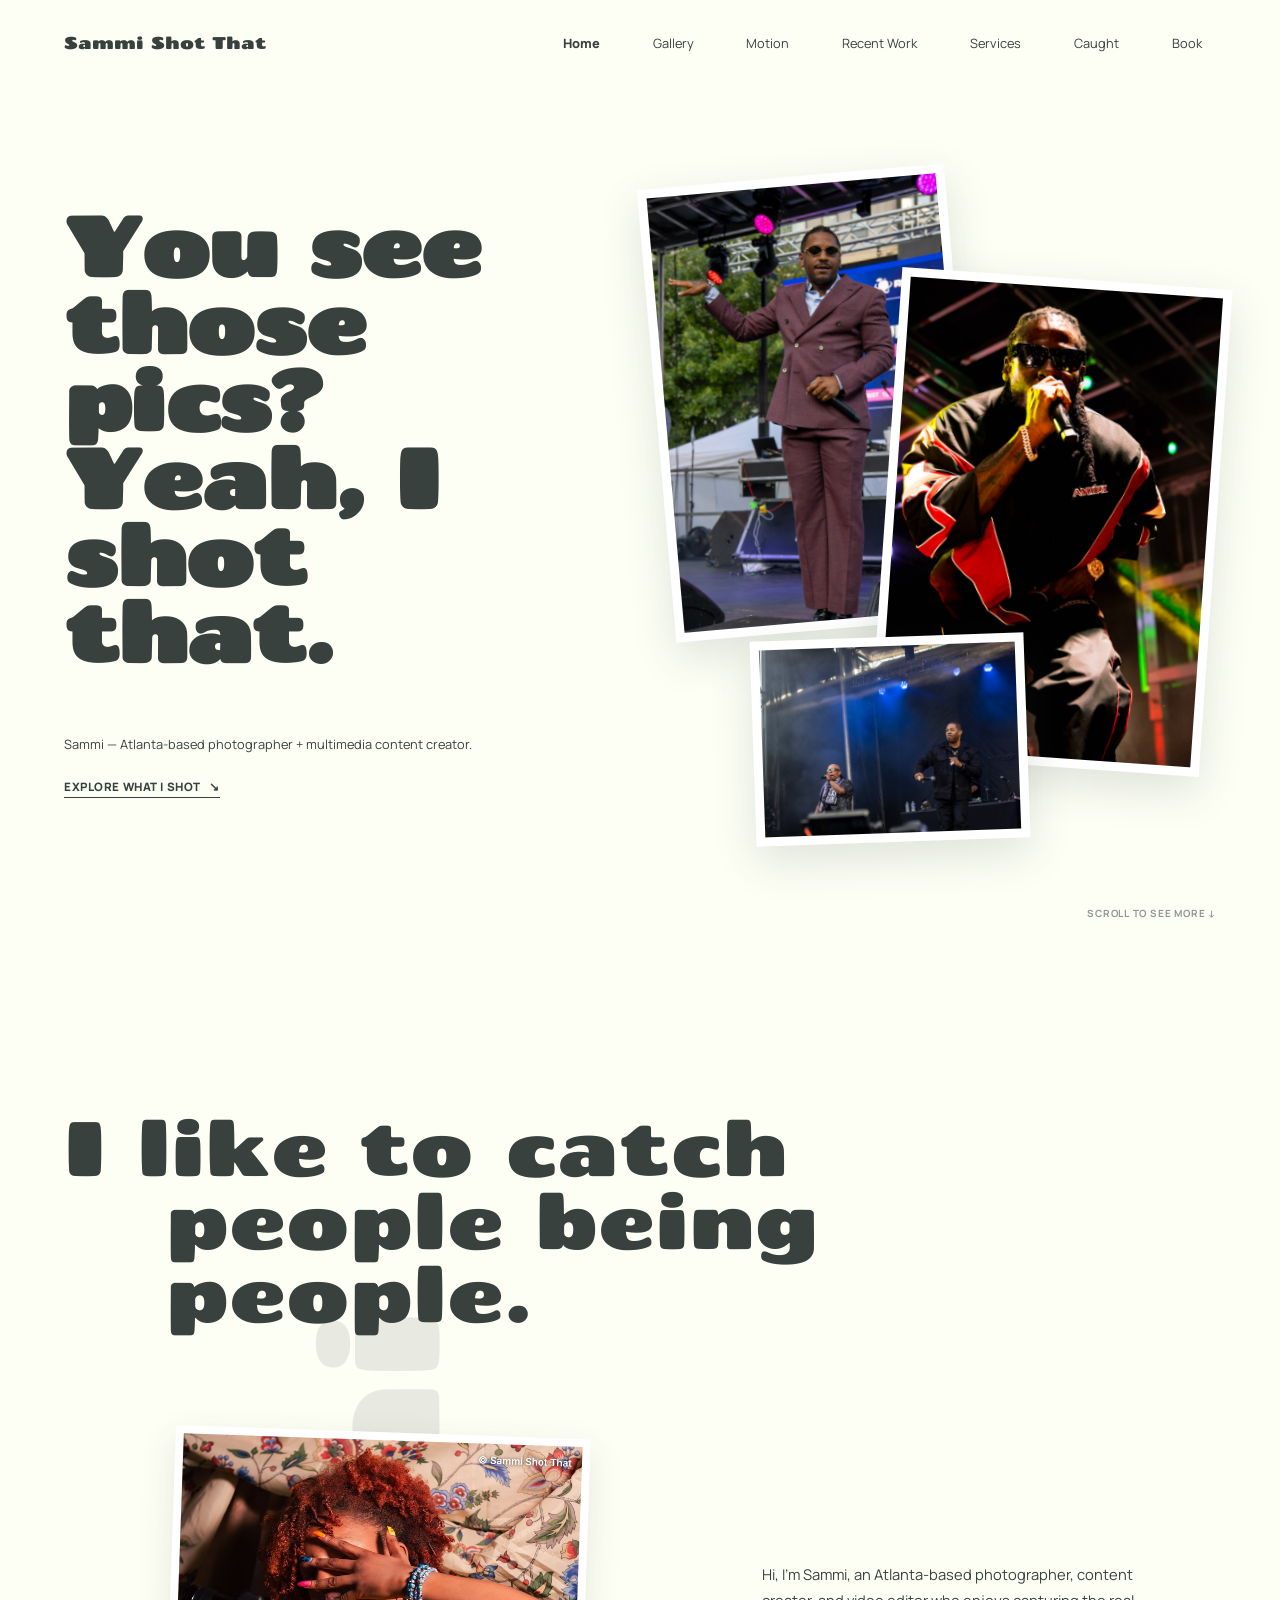
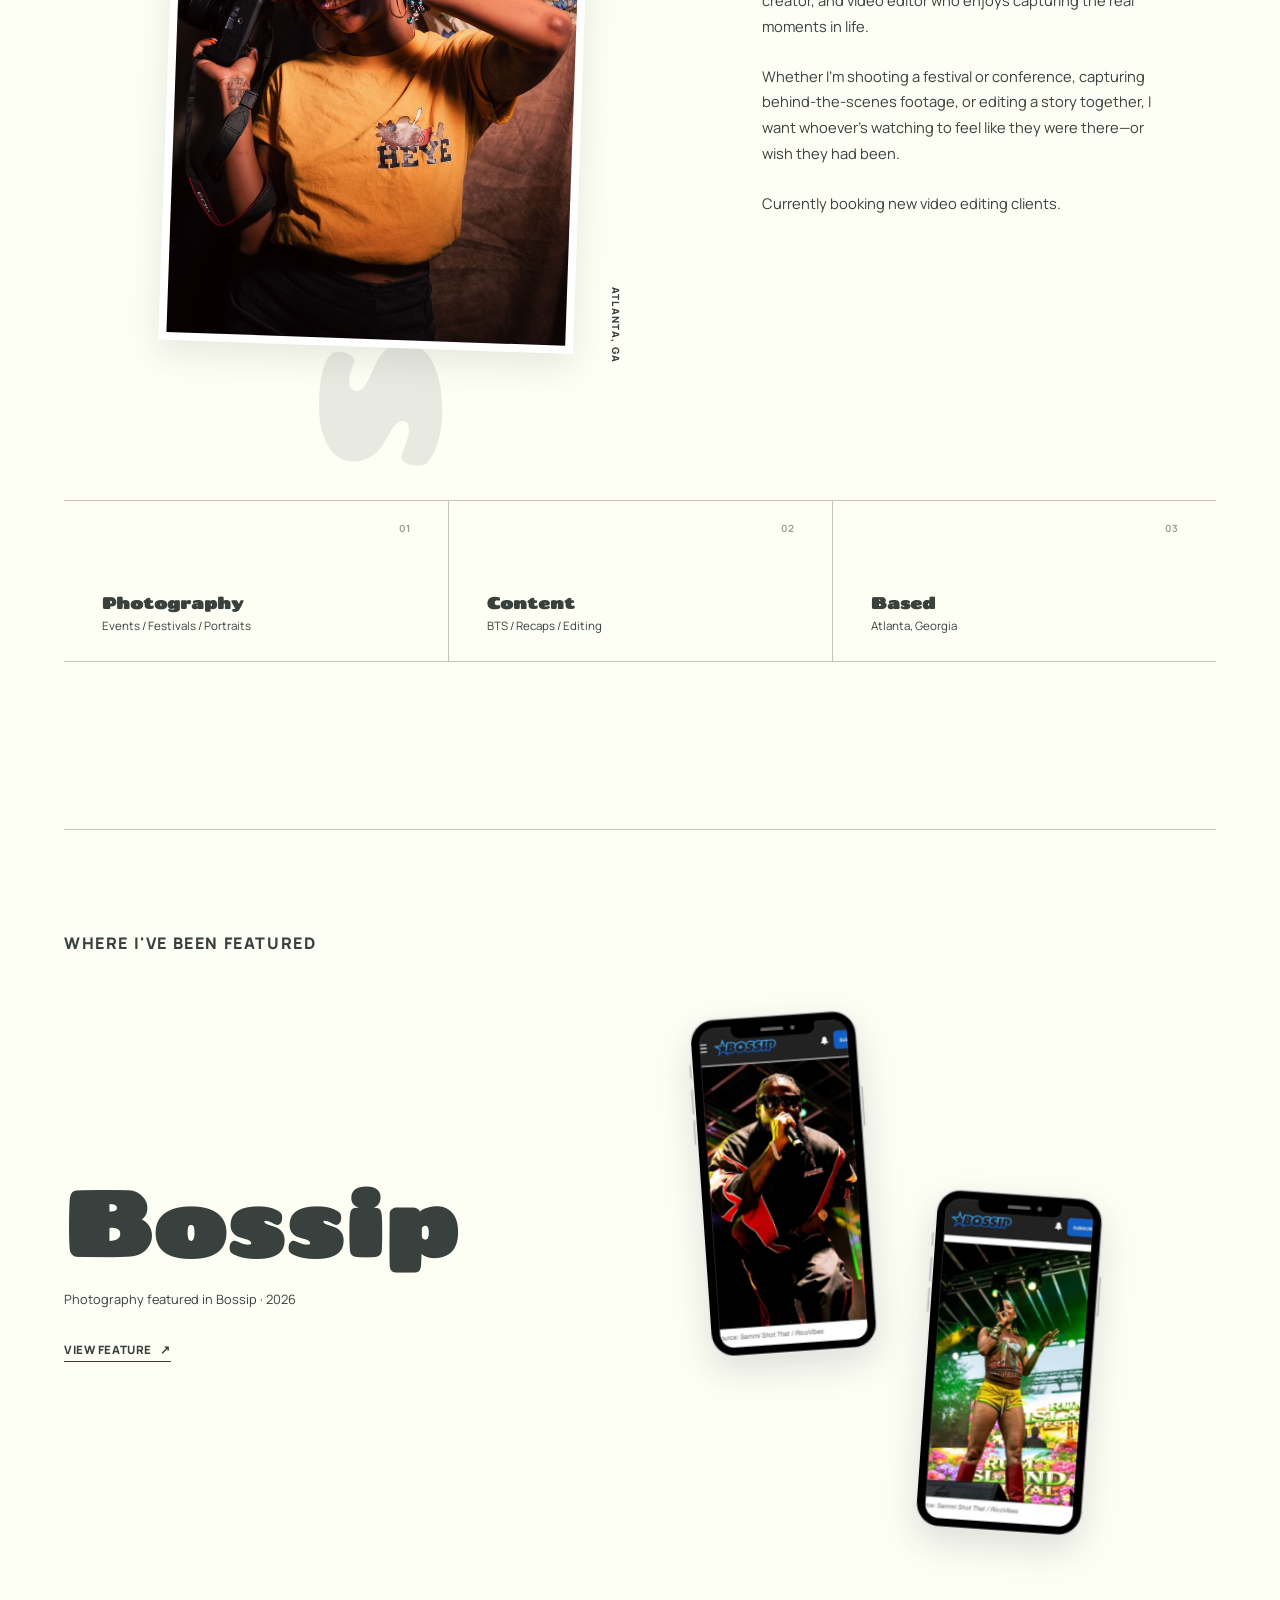
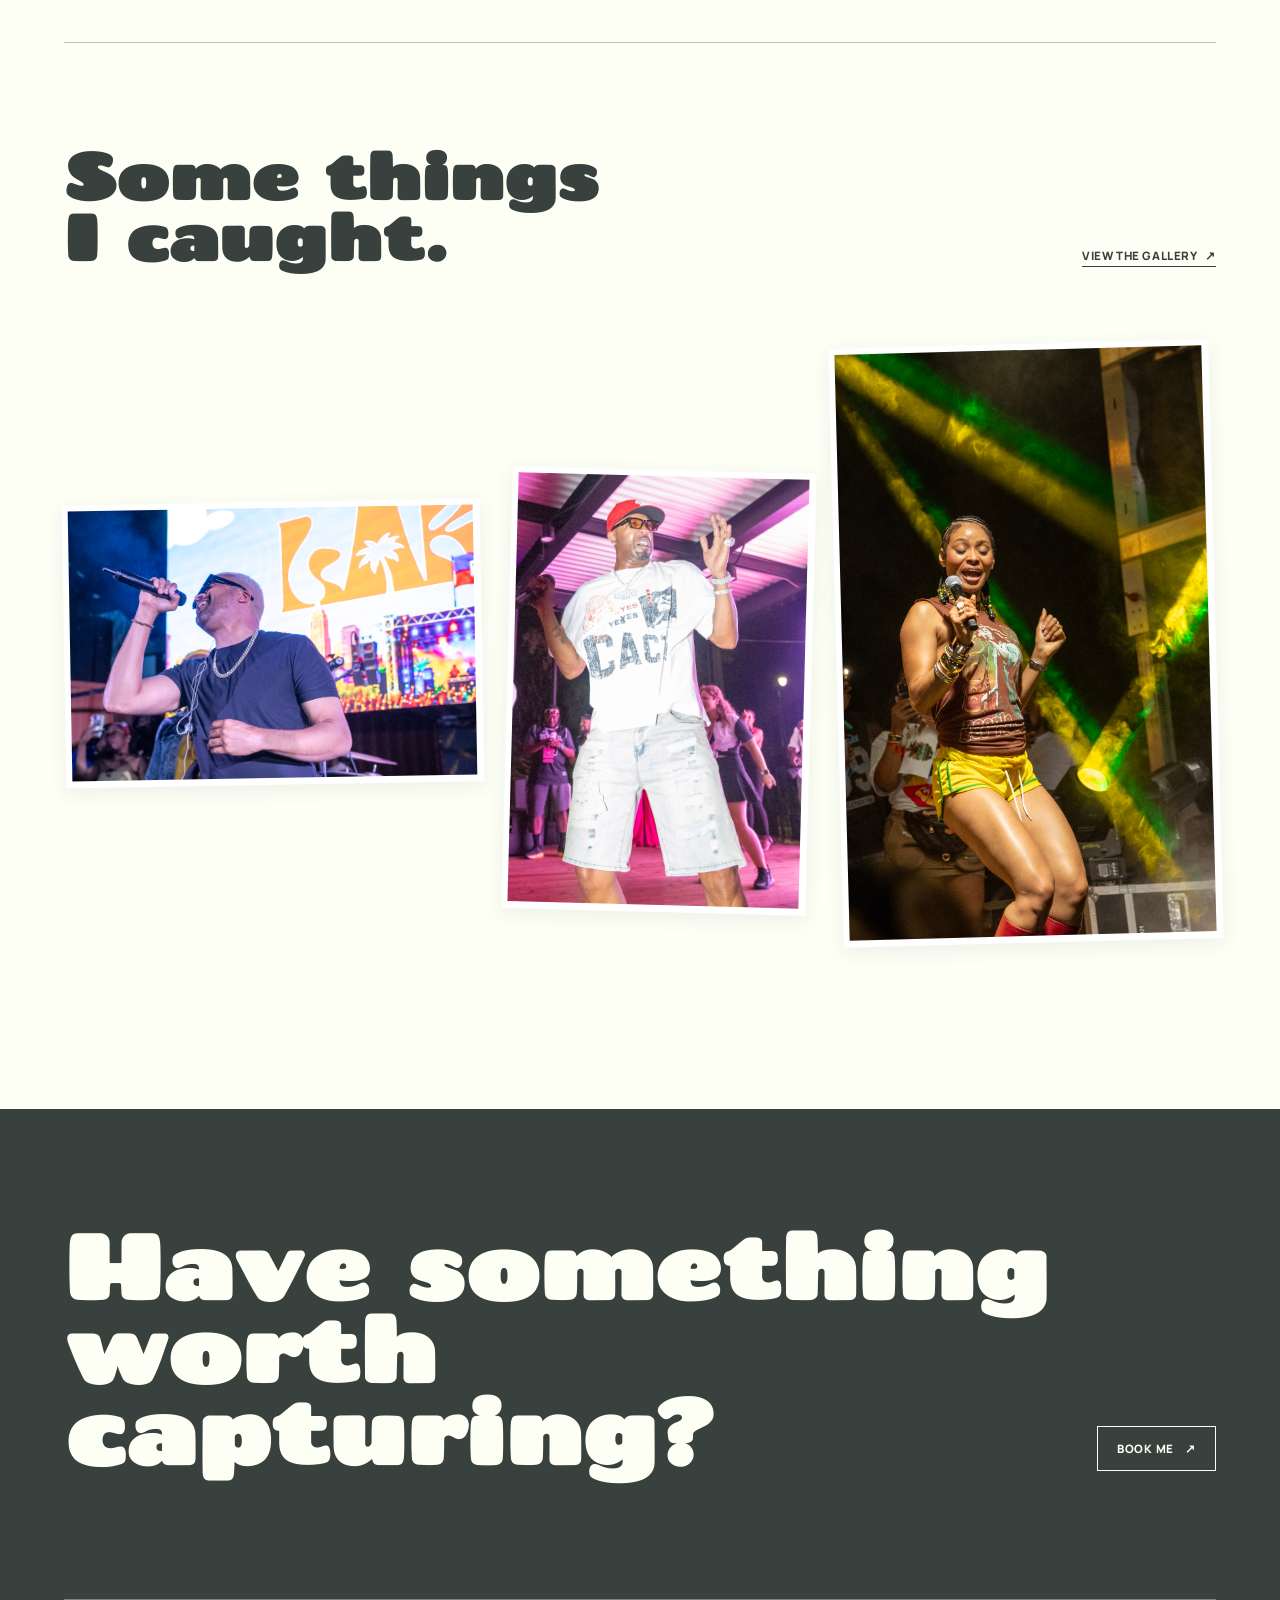
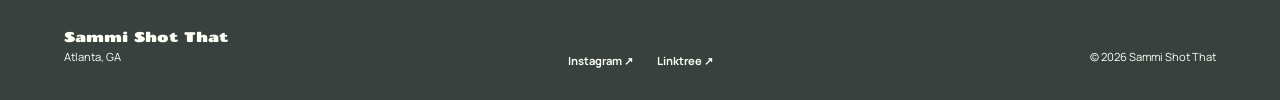
==== commit d03151ea: "services page" ====
--- a/index.html
+++ b/index.html
@@ -34,6 +34,7 @@
         <a href="gallery.html" class="nav-link">Gallery</a>
         <a href="motion.html" class="nav-link">Motion</a>
         <a href="recent-work.html" class="nav-link" >Recent Work</a>
+        <a href="services.html" class="nav-link">Services</a>
         <a href="caught.html" class="nav-link">Caught</a>
         <a href="book.html" class="nav-link">Book</a>
       </nav>
--- a/css/styles.css
+++ b/css/styles.css
@@ -2441,11 +2441,9 @@
 
   font-family: var(--display);
 
-  font-size:
-    clamp(4.5rem, 11vw, 11rem);
-
-  line-height: 0.84;
-  letter-spacing: -0.03em;
+  font-size: clamp(2rem, 4vw, 3.5rem);
+
+  line-height: 1;
 }
 
 
@@ -2532,10 +2530,9 @@
 
   font-family: var(--display);
 
-  font-size:
-    clamp(2.7rem, 6vw, 6.5rem);
-
-  line-height: 0.94;
+  font-size: clamp(2rem, 4vw, 3.5rem);
+
+  line-height: 1;
 }
 
 
@@ -2627,10 +2624,9 @@
 .recent-project-summary p {
   margin: 0;
 
-  font-size:
-    clamp(1.15rem, 2vw, 1.8rem);
-
-  line-height: 1.5;
+  font-size: clamp(0.9rem, 1.2vw, 1.05rem);
+
+  line-height: 1.6;
 }
 
 
@@ -2883,10 +2879,10 @@
   }
 
 
-  .recent-intro h1 {
+  /* .recent-intro h1 {
     font-size:
       clamp(4rem, 20vw, 6rem);
-  }
+  } */
 
 
   .recent-intro-copy {
@@ -2906,8 +2902,7 @@
 
 
   .recent-project-title h2 {
-    font-size:
-      clamp(2.6rem, 13vw, 4rem);
+    font-size: clamp(2rem, 9vw, 3rem);
   }
 
 
@@ -2929,12 +2924,6 @@
     margin:
       4rem
       0;
-  }
-
-
-  .recent-project-summary p {
-    font-size:
-      clamp(1.05rem, 5vw, 1.35rem);
   }
 
 
@@ -3233,4 +3222,413 @@
     width: 100%;
   }
 
+}
+
+/* ==========================================================
+   SHARED PAGE INTRO
+========================================================== */
+
+.gallery-intro,
+.motion-intro,
+.caught-intro,
+.services-intro {
+  padding:
+    clamp(4rem, 9vw, 8rem)
+    var(--page-padding)
+    clamp(4rem, 8vw, 7rem);
+}
+
+
+.gallery-intro h1,
+.motion-intro h1,
+.caught-intro h1,
+.services-intro h1 {
+  margin: 0 0 2rem;
+
+  font-family: var(--display);
+  font-size: clamp(2rem, 4vw, 3.5rem);
+  line-height: 1;
+}
+
+
+.gallery-intro p,
+.motion-intro p,
+.caught-intro p,
+.services-intro p {
+  width: min(100%, 600px);
+
+  margin: 0;
+
+  font-size: clamp(0.9rem, 1.2vw, 1.05rem);
+  line-height: 1.6;
+}
+
+
+
+/* ==========================================================
+   SERVICES
+========================================================== */
+
+
+/* ------------------------------
+   SERVICE SECTIONS
+------------------------------ */
+
+.services-section {
+  padding:
+    0
+    var(--page-padding)
+    clamp(6rem, 10vw, 9rem);
+}
+
+
+/* ------------------------------
+   SECTION HEADING
+------------------------------ */
+
+.services-section-heading {
+  display: flex;
+  align-items: baseline;
+
+  gap: 1rem;
+
+  margin-bottom:
+    clamp(2.5rem, 5vw, 4rem);
+}
+
+
+.services-number {
+  font-size: 0.62rem;
+  font-weight: 700;
+
+  opacity: 0.5;
+}
+
+
+.services-section-heading h2 {
+  margin: 0;
+
+  font-family: var(--display);
+
+  font-size: clamp(1.5rem, 3vw, 2.5rem);
+  line-height: 1;
+}
+
+
+/* ------------------------------
+   SERVICE LIST
+------------------------------ */
+
+.services-list {
+  border-top: 1px solid var(--line);
+}
+
+
+.service-item {
+  display: grid;
+
+  grid-template-columns:
+    minmax(30px, 0.1fr)
+    minmax(280px, 1fr)
+    minmax(130px, 0.25fr);
+
+  align-items: start;
+
+  gap:
+    clamp(1rem, 3vw, 3rem);
+
+  padding:
+    clamp(1.75rem, 3vw, 2.5rem)
+    0;
+
+  border-bottom: 1px solid var(--line);
+}
+
+
+/* ------------------------------
+   ITEM NUMBER
+------------------------------ */
+
+.service-item-number {
+  padding-top: 0.2rem;
+
+  font-size: 0.62rem;
+  font-weight: 700;
+
+  opacity: 0.5;
+}
+
+
+/* ------------------------------
+   SERVICE COPY
+------------------------------ */
+
+.service-item-copy {
+  width: min(100%, 600px);
+}
+
+
+.service-item-copy h3 {
+  margin:
+    0
+    0
+    0.75rem;
+
+  font-family: var(--body);
+
+  font-size: 0.9rem;
+  font-weight: 700;
+}
+
+
+.service-item-copy p {
+  margin: 0;
+
+  font-family: var(--body);
+
+  font-size: 0.72rem;
+  line-height: 1.6;
+
+  opacity: 0.8;
+}
+
+
+.service-item-copy .service-note {
+  margin-top: 0.75rem;
+
+  opacity: 0.6;
+}
+
+
+/* ------------------------------
+   PRICING
+------------------------------ */
+
+.service-price {
+  display: flex;
+  flex-direction: column;
+
+  align-items: flex-end;
+
+  gap: 0.3rem;
+
+  text-align: right;
+}
+
+
+.service-price span {
+  font-family: var(--body);
+
+  font-size: 0.62rem;
+  font-weight: 700;
+
+  text-transform: uppercase;
+  letter-spacing: 0.06em;
+
+  opacity: 0.5;
+}
+
+
+.service-price strong {
+  font-family: var(--body);
+
+  font-size: 0.9rem;
+  font-weight: 700;
+}
+
+
+/* ==========================================================
+   SERVICES CTA
+========================================================== */
+
+.services-cta {
+  margin:
+    0
+    var(--page-padding);
+
+  padding:
+    clamp(4rem, 8vw, 7rem)
+    0;
+
+  border-top: 1px solid var(--line);
+}
+
+
+.services-cta-label {
+  margin:
+    0
+    0
+    2rem;
+
+  font-family: var(--body);
+
+  font-size: 0.7rem;
+  font-weight: 800;
+
+  text-transform: uppercase;
+  letter-spacing: 0.1em;
+}
+
+
+.services-cta-content {
+  display: grid;
+
+  grid-template-columns:
+    minmax(250px, 0.8fr)
+    minmax(250px, 0.6fr);
+
+  align-items: end;
+
+  gap:
+    clamp(3rem, 7vw, 7rem);
+}
+
+
+.services-cta h2 {
+  margin: 0;
+
+  font-family: var(--display);
+
+  font-size: clamp(2rem, 4vw, 3.5rem);
+  line-height: 1;
+}
+
+
+.services-cta-copy {
+  width: min(100%, 450px);
+}
+
+
+.services-cta-copy p {
+  margin:
+    0
+    0
+    1.5rem;
+
+  font-family: var(--body);
+
+  font-size: clamp(0.9rem, 1.2vw, 1.05rem);
+  line-height: 1.6;
+}
+
+
+
+/* ==========================================================
+   SERVICES — TABLET
+========================================================== */
+
+@media (max-width: 850px) {
+
+  .service-item {
+    grid-template-columns:
+      30px
+      minmax(0, 1fr)
+      minmax(110px, 0.25fr);
+
+    gap:
+      1rem
+      2rem;
+  }
+
+
+  .services-cta-content {
+    grid-template-columns:
+      minmax(220px, 1fr)
+      minmax(220px, 0.8fr);
+
+    gap: 3rem;
+  }
+
+}
+
+
+
+/* ==========================================================
+   SERVICES — MOBILE
+========================================================== */
+
+@media (max-width: 650px) {
+
+  /* PAGE INTRO */
+
+  .services-intro {
+    padding-top: 4rem;
+    padding-bottom: 4rem;
+  }
+
+
+  /* SERVICE SECTIONS */
+
+  .services-section {
+    padding-bottom: 5rem;
+  }
+
+
+  .services-section-heading {
+    margin-bottom: 2rem;
+  }
+
+
+  .services-section-heading h2 {
+    font-size:
+      clamp(1.5rem, 7vw, 2rem);
+  }
+
+
+  /* SERVICE ITEMS */
+
+  .service-item {
+    grid-template-columns:
+      25px
+      minmax(0, 1fr);
+
+    gap:
+      0.75rem
+      1rem;
+
+    padding:
+      1.75rem
+      0;
+  }
+
+
+  .service-item-copy {
+    width: 100%;
+  }
+
+
+  .service-price {
+    grid-column: 2;
+
+    align-items: flex-start;
+
+    margin-top: 0.75rem;
+
+    text-align: left;
+  }
+
+
+  /* CTA */
+
+  .services-cta {
+    padding:
+      4rem
+      0;
+  }
+
+
+  .services-cta-content {
+    display: block;
+  }
+
+
+  .services-cta h2 {
+    margin-bottom: 2rem;
+  }
+
+
+  .services-cta-copy {
+    width: min(100%, 420px);
+  }
+
 }
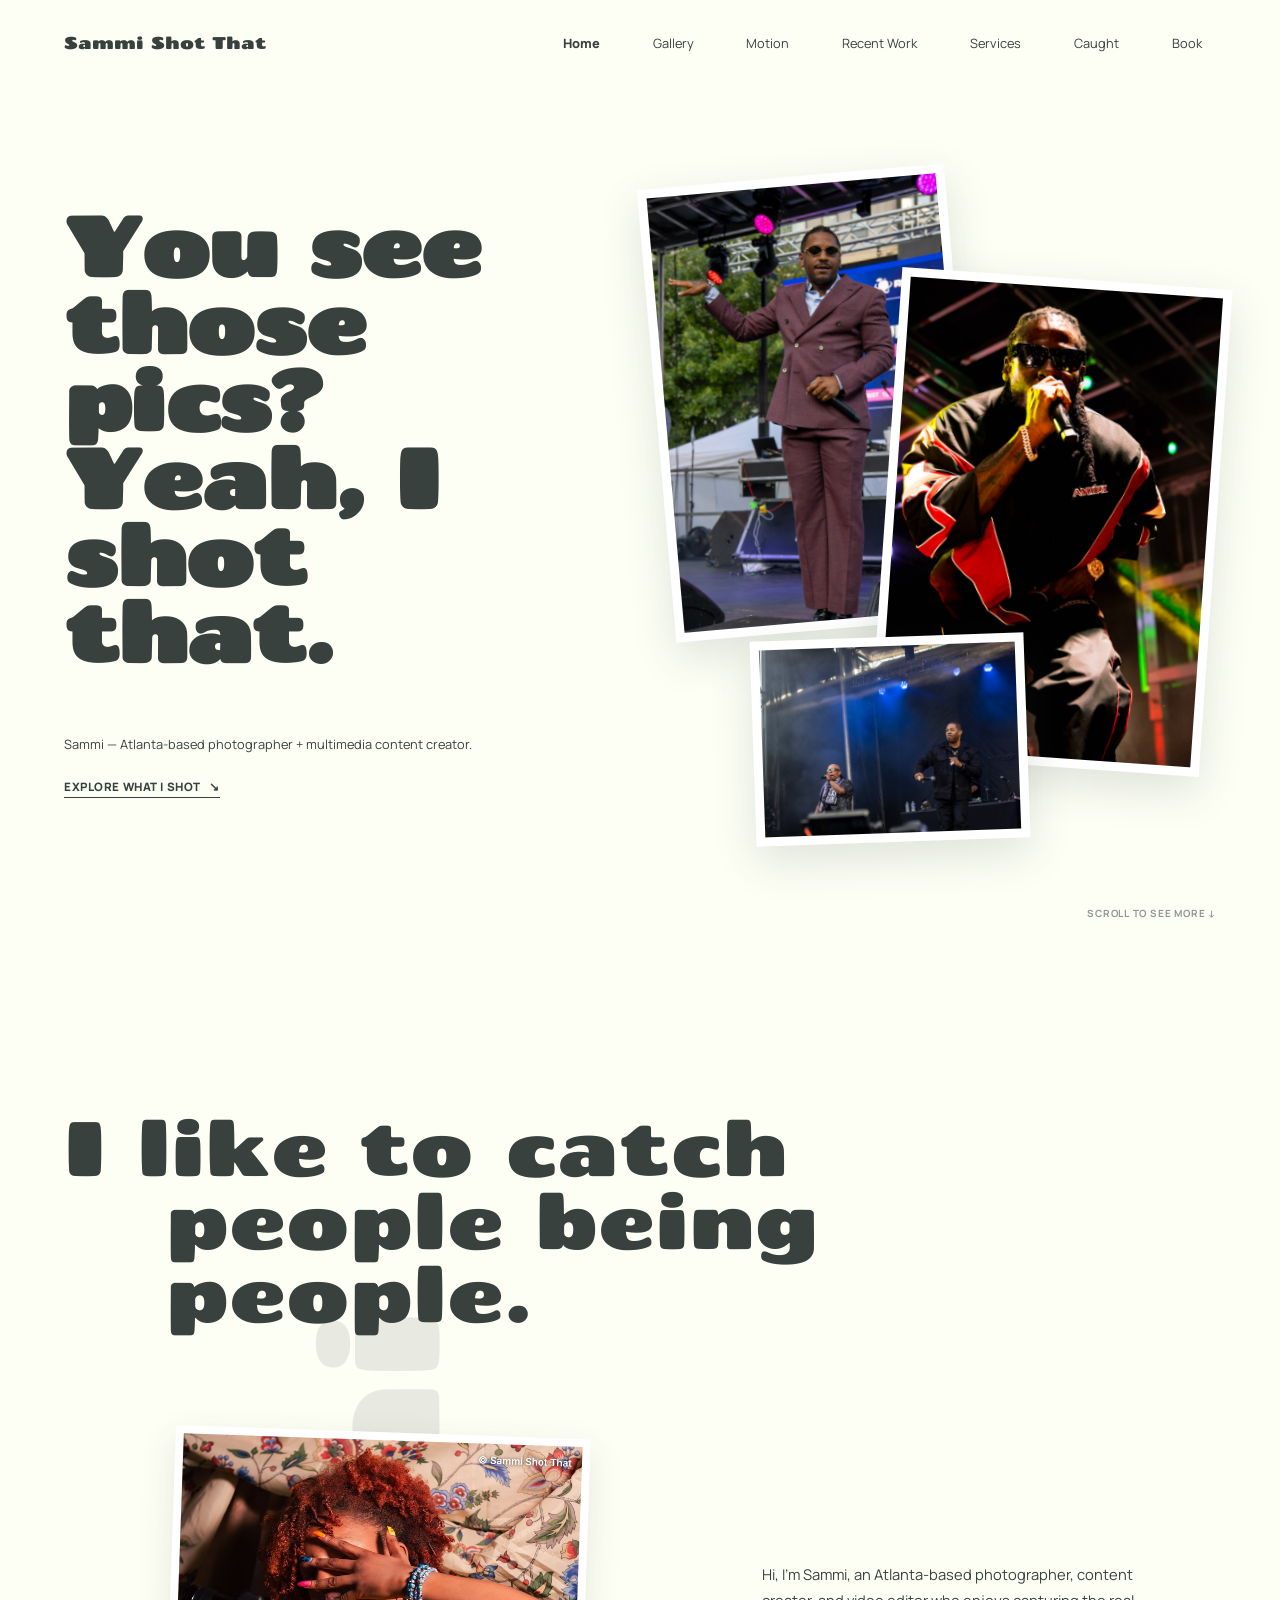
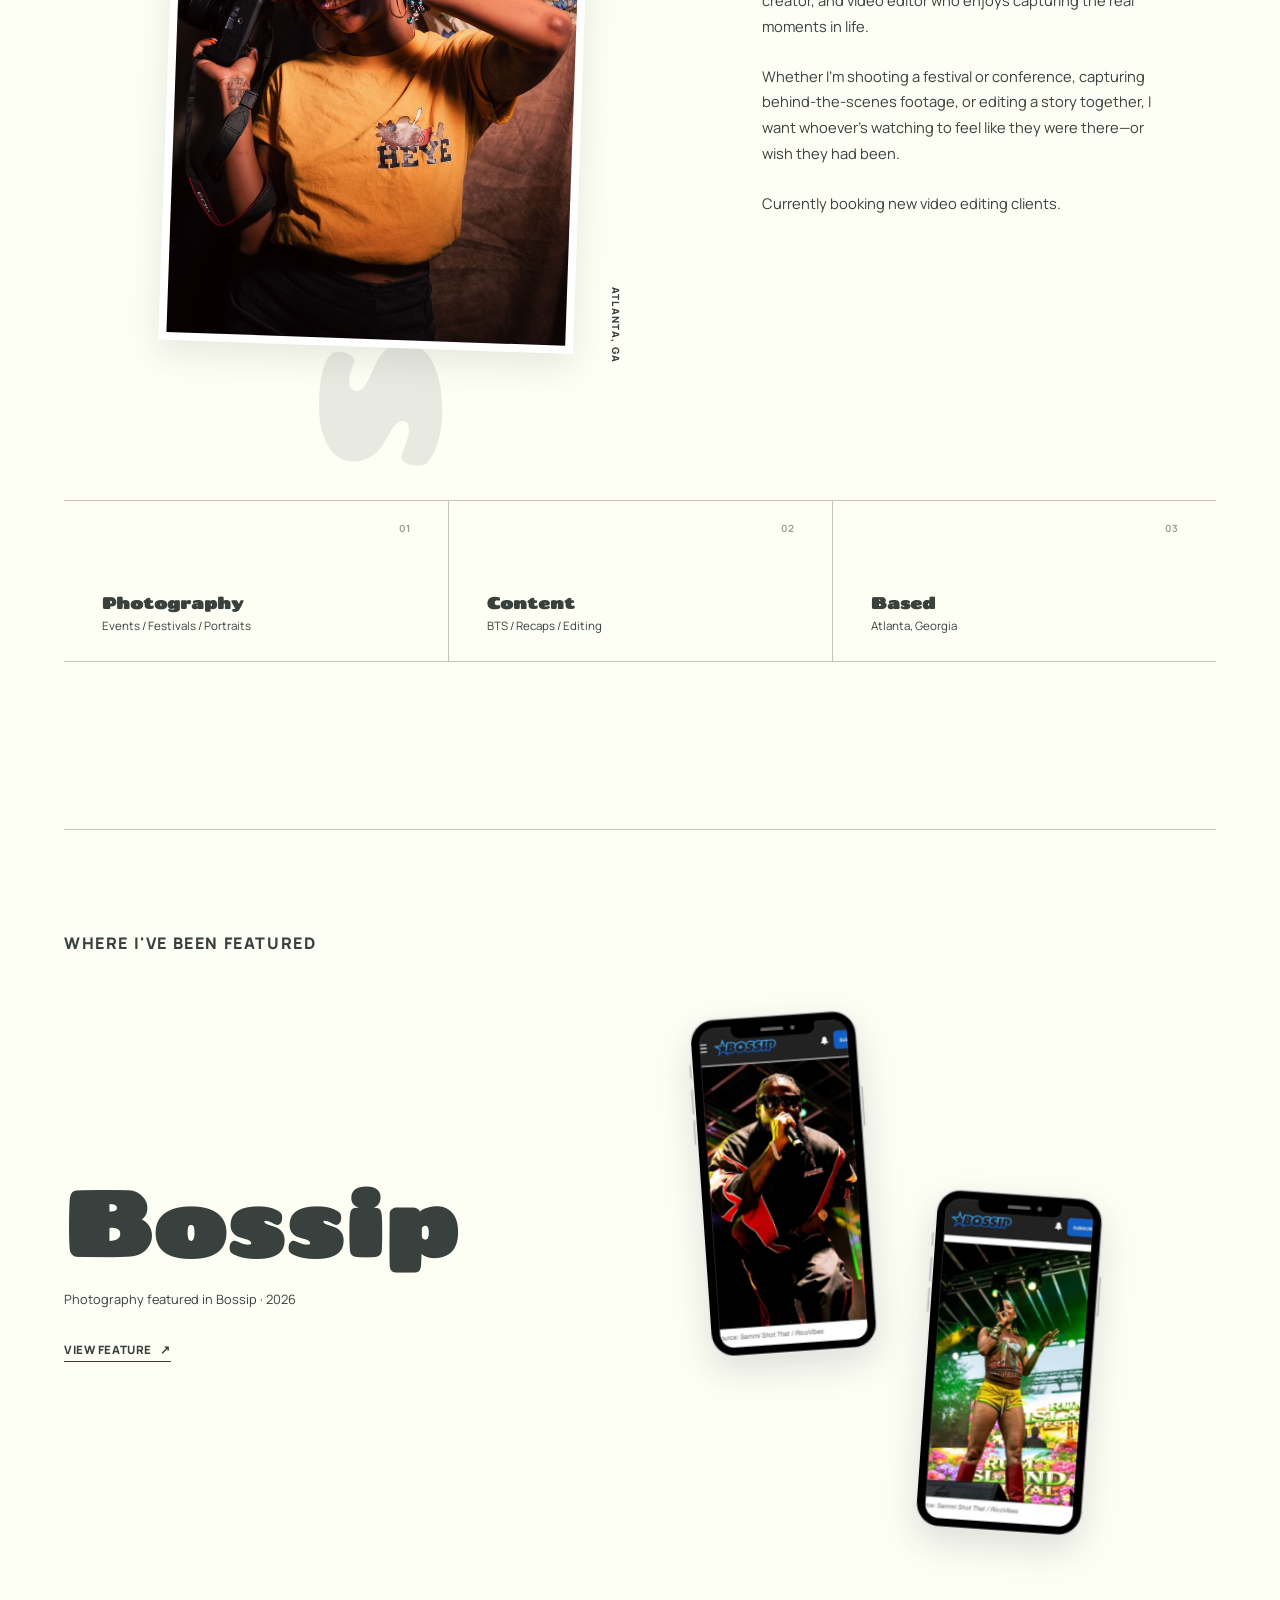
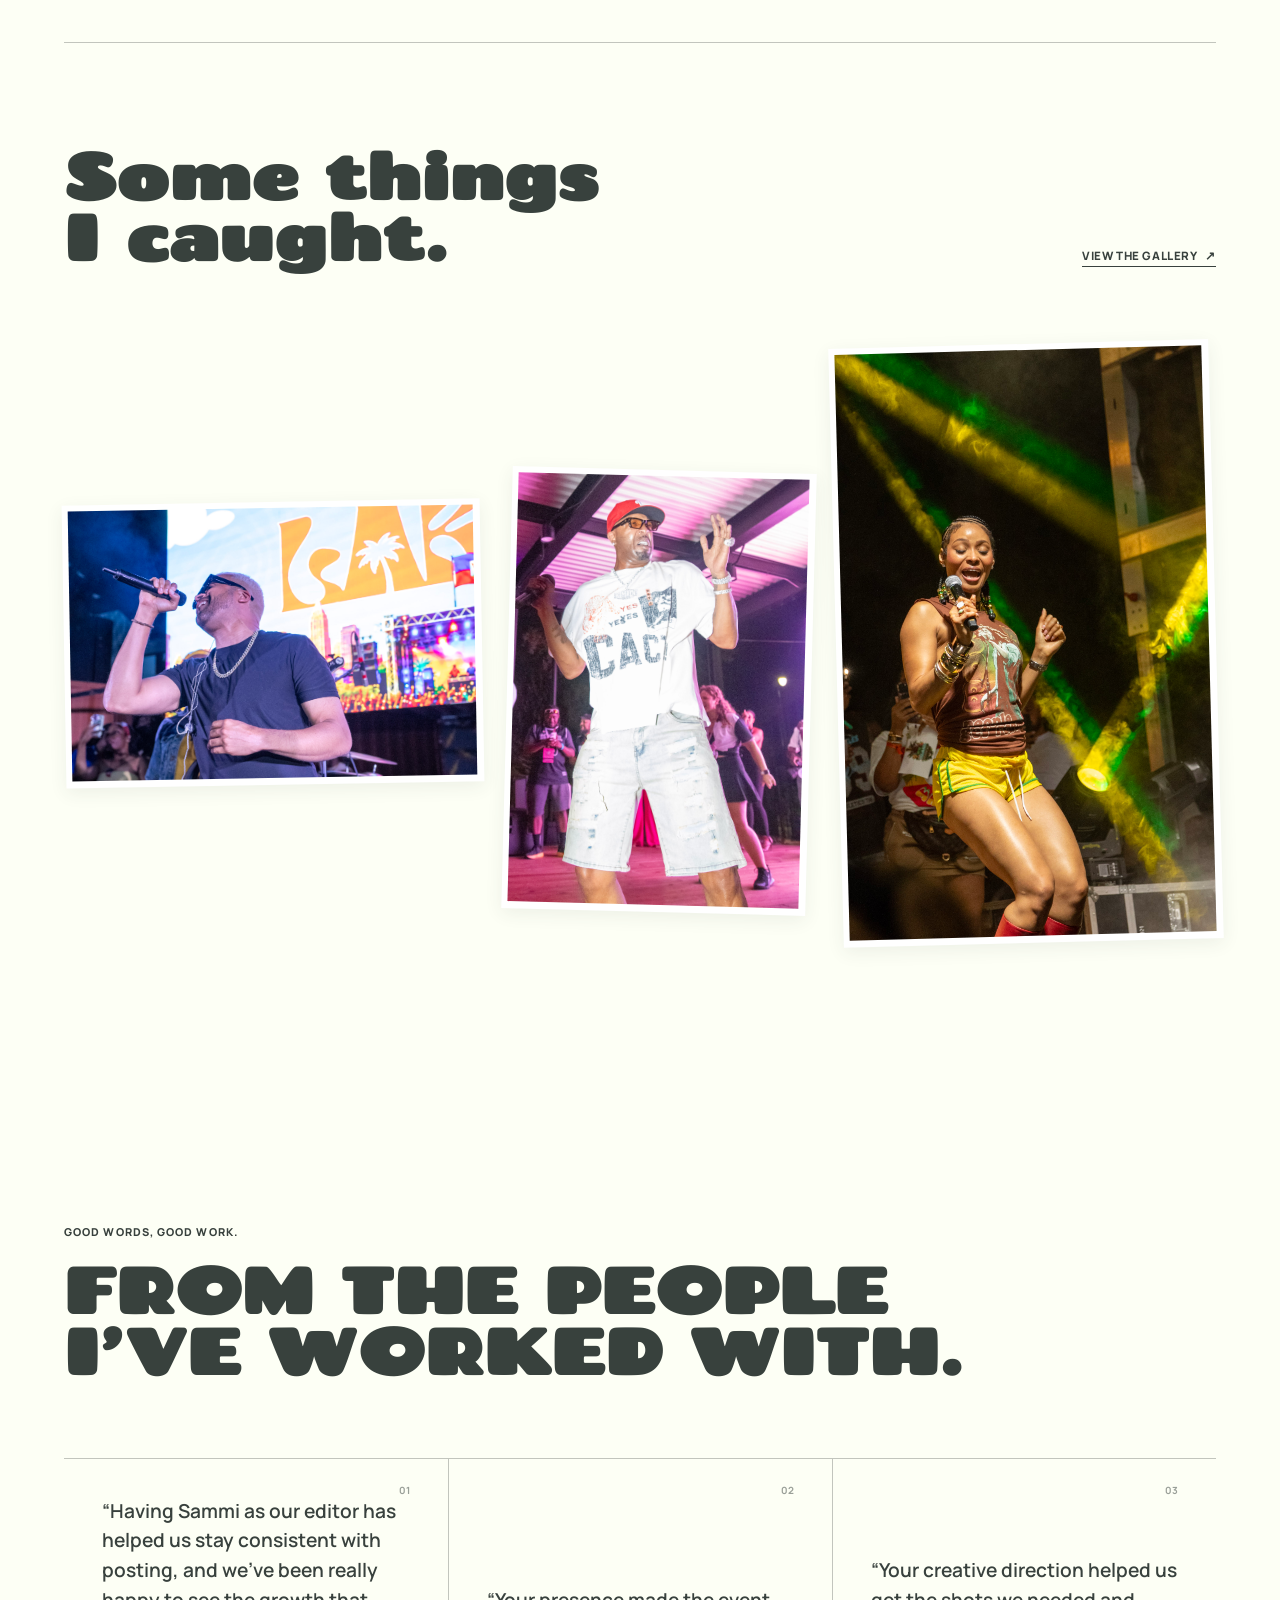
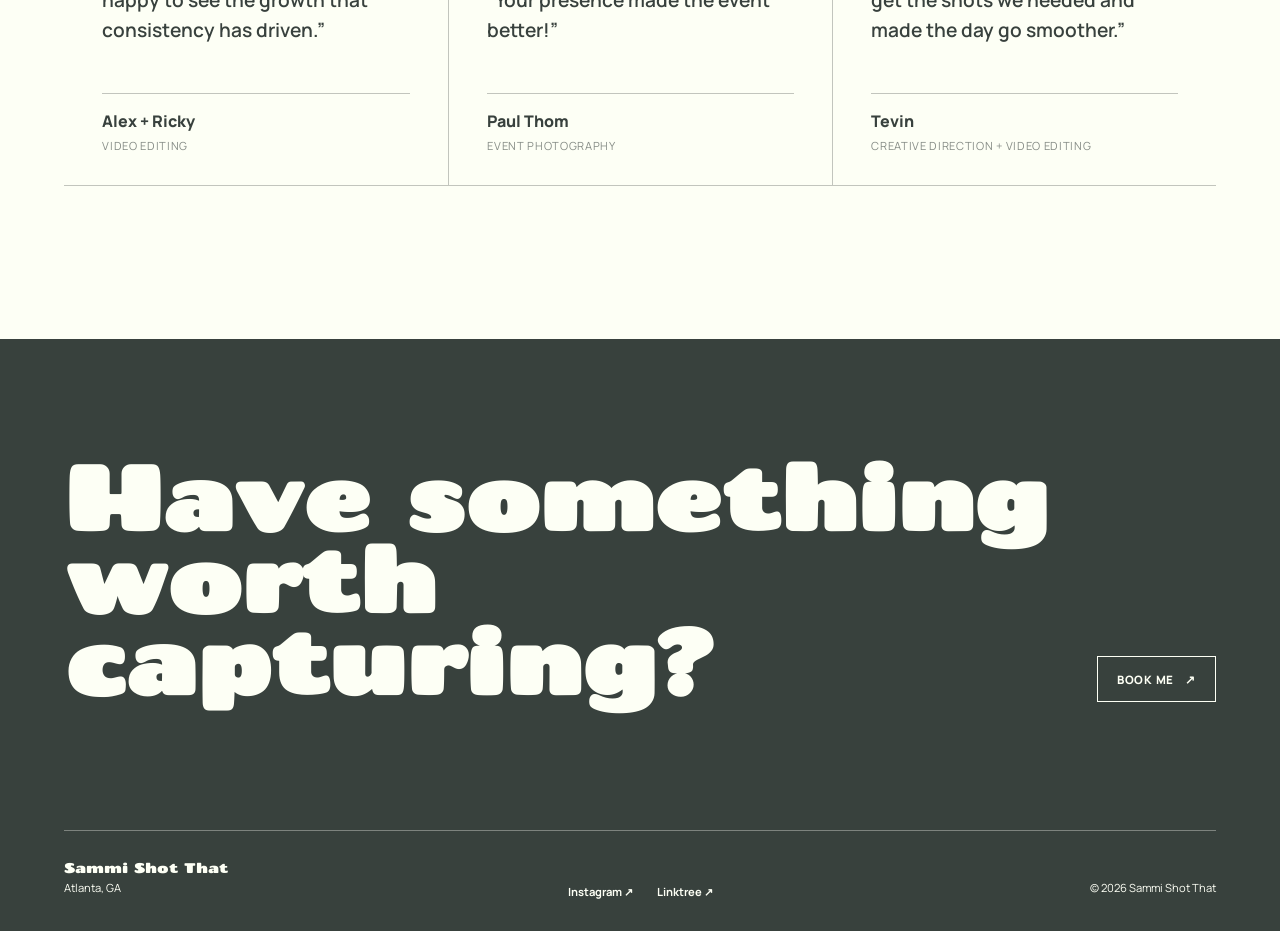
==== commit aed129ca: "add tiewanna recent work & testimonials" ====
--- a/index.html
+++ b/index.html
@@ -273,6 +273,68 @@
     </main>
 
     <!-- ==========================================
+     TESTIMONIALS
+=========================================== -->
+
+<section class="testimonials">
+  <div class="testimonials-heading">
+    <p class="testimonials-label">Good words, good work.</p>
+
+    <h2>
+      FROM THE PEOPLE<br />
+      I’VE WORKED WITH.
+    </h2>
+  </div>
+
+  <div class="testimonials-grid">
+
+    <article class="testimonial">
+      <span class="testimonial-number">01</span>
+
+      <blockquote>
+        “Having Sammi as our editor has helped us stay consistent with posting,
+        and we’ve been really happy to see the growth that consistency has driven.”
+      </blockquote>
+
+      <div class="testimonial-meta">
+        <p class="testimonial-name">Alex + Ricky</p>
+        <p class="testimonial-service">Video Editing</p>
+      </div>
+    </article>
+
+    <article class="testimonial">
+      <span class="testimonial-number">02</span>
+
+      <blockquote>
+        “Your presence made the event better!”
+      </blockquote>
+
+      <div class="testimonial-meta">
+        <p class="testimonial-name">Paul Thom</p>
+        <p class="testimonial-service">Event Photography</p>
+      </div>
+    </article>
+
+    <article class="testimonial">
+      <span class="testimonial-number">03</span>
+
+      <blockquote>
+        “Your creative direction helped us get the shots we needed and made the
+        day go smoother.”
+      </blockquote>
+
+      <div class="testimonial-meta">
+        <p class="testimonial-name">Tevin</p>
+        <p class="testimonial-service">
+          Creative Direction + Video Editing
+        </p>
+      </div>
+    </article>
+
+  </div>
+</section>
+
+    <!-- ==========================================
        FOOTER
   =========================================== -->
 
--- a/css/styles.css
+++ b/css/styles.css
@@ -1053,6 +1053,139 @@
   transform: rotate(-1.5deg);
 }
 
+/* ==========================================================
+   TESTIMONIALS
+========================================================== */
+
+.testimonials {
+  padding:
+    clamp(5rem, 9vw, 8rem)
+    var(--page-padding)
+    clamp(7rem, 12vw, 10rem);
+}
+
+
+/* ------------------------------
+   HEADING
+------------------------------ */
+
+.testimonials-heading {
+  margin-bottom:
+    clamp(3rem, 6vw, 5rem);
+}
+
+
+.testimonials-label {
+  margin:
+    0 0 1.25rem;
+
+  font-size: 0.68rem;
+  font-weight: 800;
+
+  text-transform: uppercase;
+  letter-spacing: 0.1em;
+}
+
+
+.testimonials-heading h2 {
+  margin: 0;
+
+  font-family: var(--display);
+
+  font-size:
+    clamp(2.5rem, 5vw, 5.5rem);
+
+  line-height: 0.95;
+}
+
+
+/* ------------------------------
+   GRID
+------------------------------ */
+
+.testimonials-grid {
+  display: grid;
+
+  grid-template-columns:
+    repeat(3, minmax(0, 1fr));
+
+  border-top: 1px solid var(--line);
+  border-bottom: 1px solid var(--line);
+}
+
+
+/* ------------------------------
+   TESTIMONIAL
+------------------------------ */
+
+.testimonial {
+  min-height: 320px;
+
+  display: flex;
+  flex-direction: column;
+
+  padding:
+    1.5rem
+    clamp(1rem, 3vw, 2.5rem)
+    2rem;
+}
+
+
+.testimonial + .testimonial {
+  border-left:
+    1px solid var(--line);
+}
+
+
+.testimonial-number {
+  align-self: flex-end;
+
+  font-size: 0.62rem;
+  font-weight: 700;
+
+  opacity: 0.5;
+}
+
+
+.testimonial blockquote {
+  margin:
+    auto 0 3rem;
+
+  font-size:
+    clamp(1rem, 1.5vw, 1.35rem);
+
+  font-weight: 600;
+  line-height: 1.55;
+}
+
+
+.testimonial-meta {
+  padding-top: 1rem;
+
+  border-top:
+    1px solid var(--line);
+}
+
+
+.testimonial-name {
+  margin:
+    0 0 0.35rem;
+
+  font-weight: 800;
+}
+
+
+.testimonial-service {
+  margin: 0;
+
+  font-size: 0.7rem;
+
+  text-transform: uppercase;
+  letter-spacing: 0.06em;
+
+  opacity: 0.6;
+}
+
 
 /* ==========================================================
    05. GALLERY
